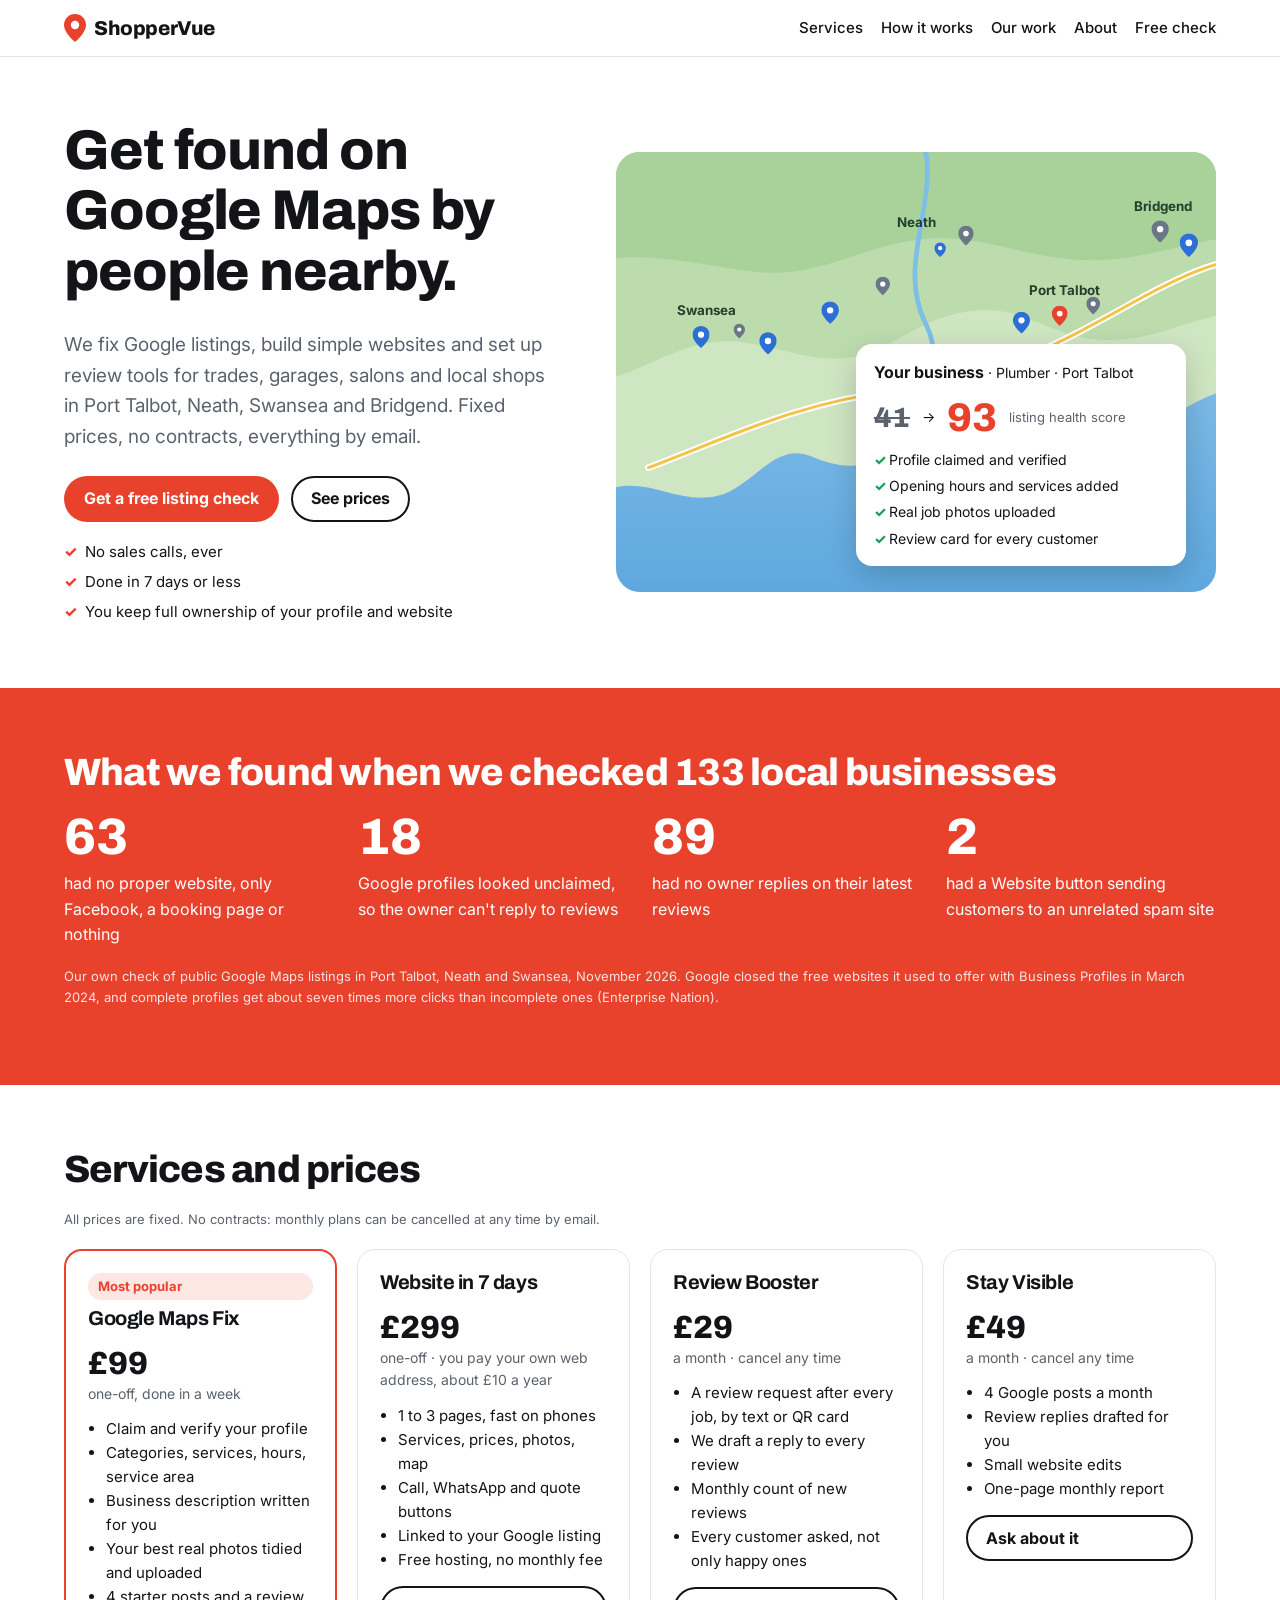
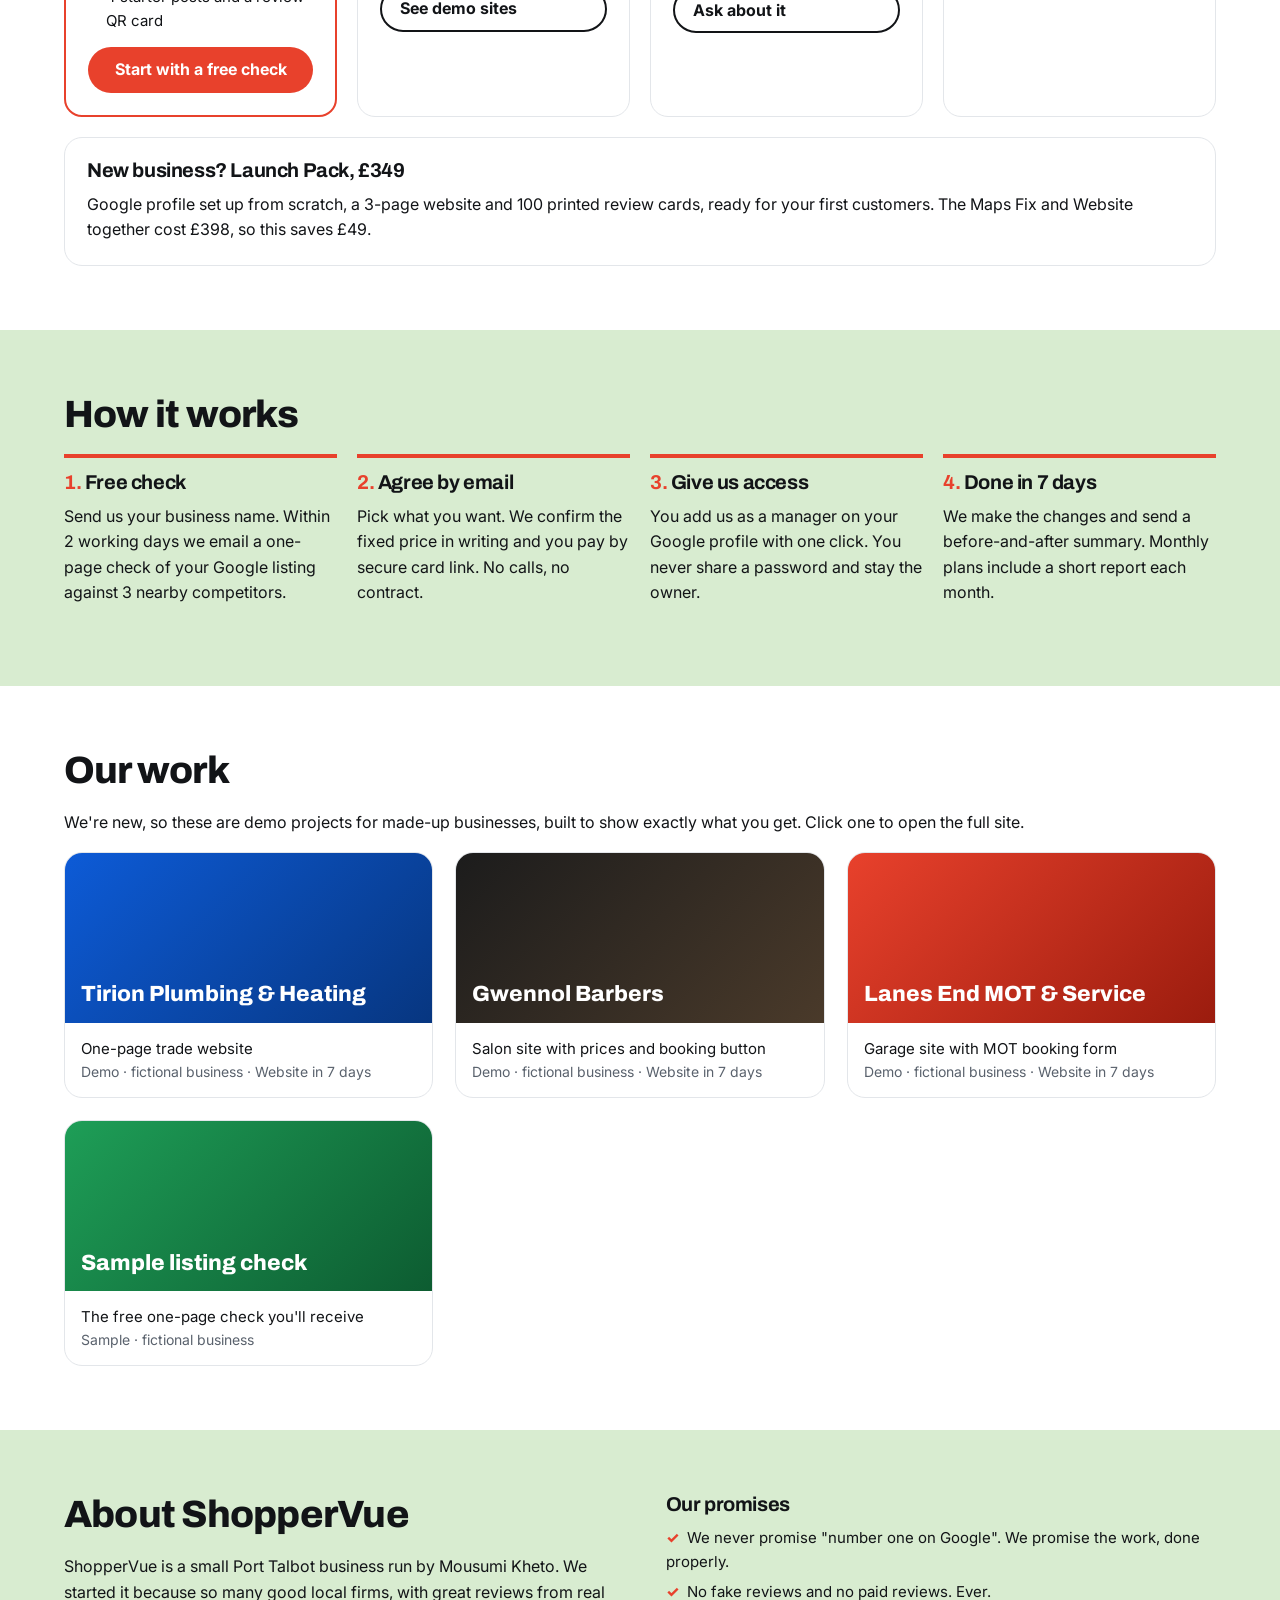
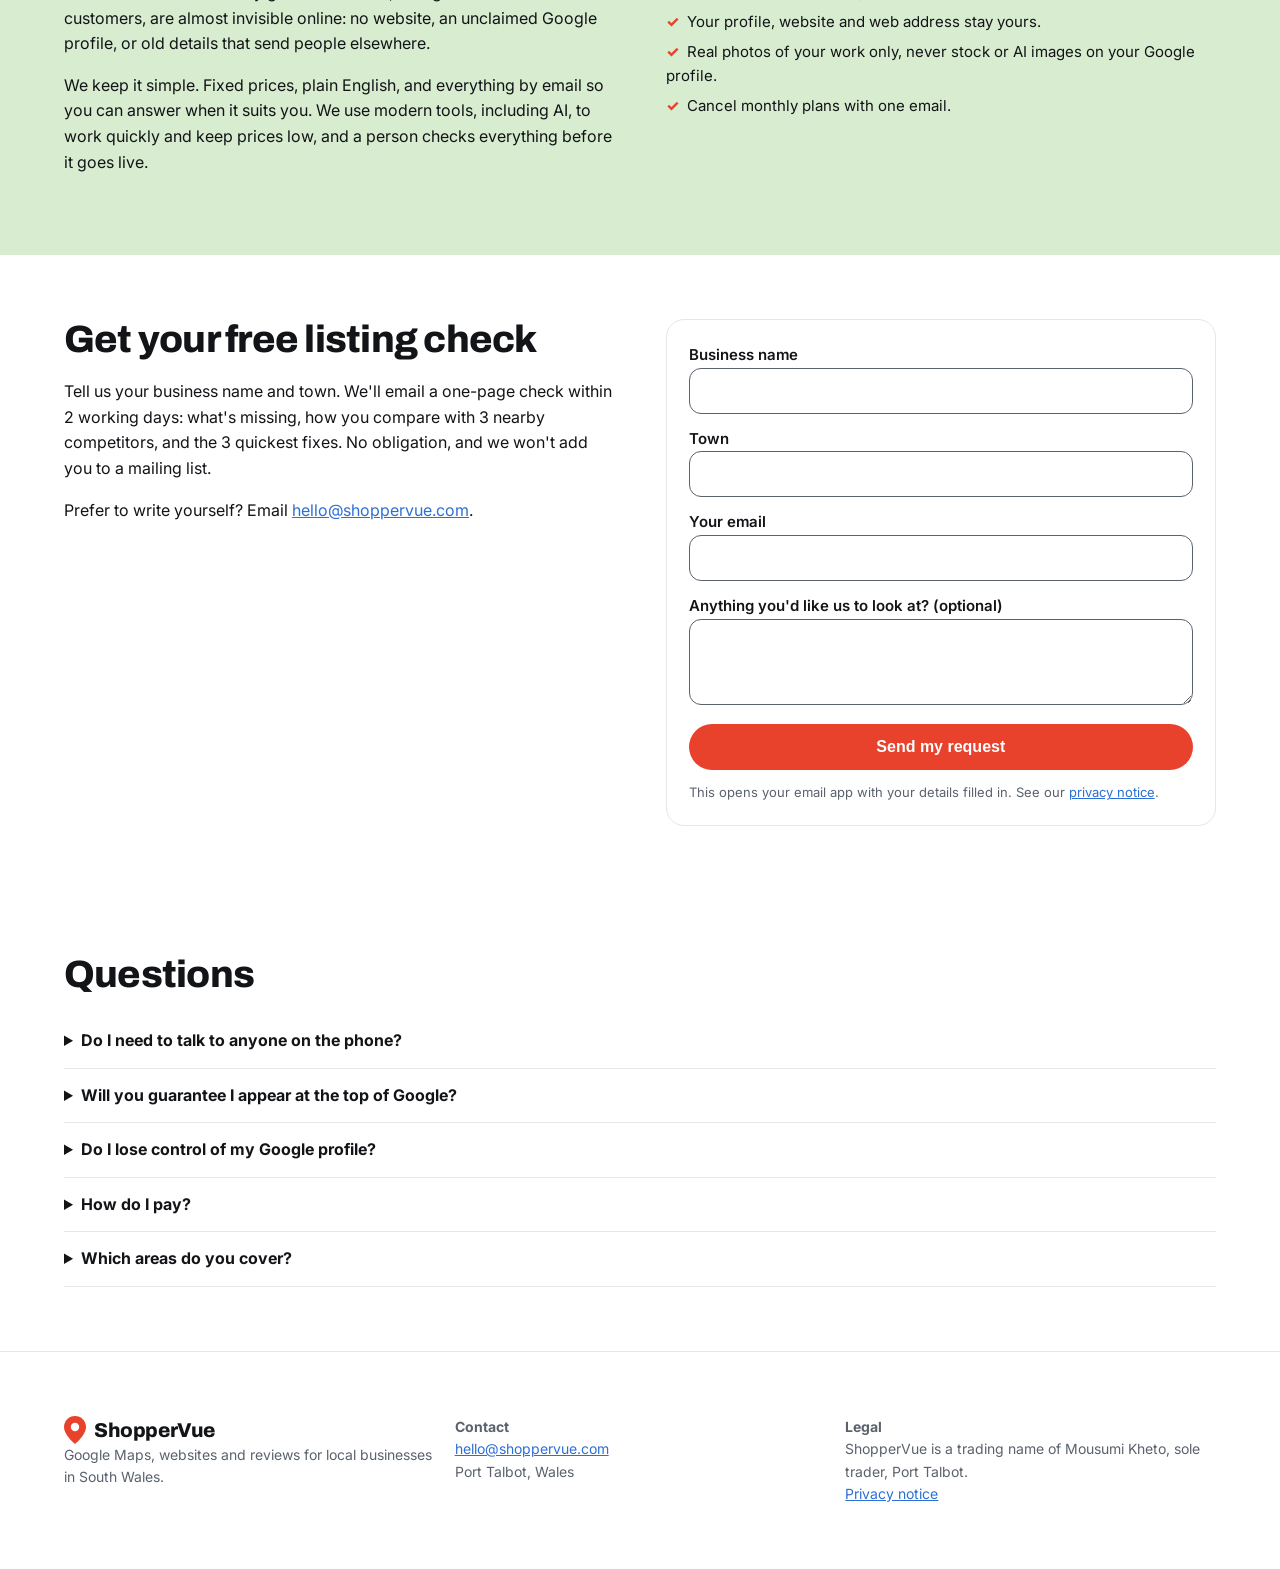
==== index.html @ 484b67f4 "ShopperVue website v1" ====
<!DOCTYPE html>
<html lang="en-GB">
<head>
<meta charset="utf-8">
<meta name="viewport" content="width=device-width, initial-scale=1">
<title>ShopperVue</title>
<meta name="description" content="ShopperVue helps trades, garages, salons and local shops in Port Talbot, Neath, Swansea and Bridgend get found on Google Maps. Fixed prices, no contracts, everything by email.">
<link rel="preconnect" href="https://fonts.googleapis.com"><link rel="preconnect" href="https://fonts.gstatic.com" crossorigin>
<link href="https://fonts.googleapis.com/css2?family=Archivo:wght@700;800&family=Inter:wght@400;500;600;700&display=swap" rel="stylesheet">
<link rel="stylesheet" href="site.css">
<script type="application/ld+json">{"@context":"https://schema.org","@type":"ProfessionalService","name":"ShopperVue","url":"https://shoppervue.com","email":"hello@shoppervue.com","areaServed":["Port Talbot","Neath","Swansea","Bridgend","Llanelli"],"description":"Google Maps profile set-up, small business websites and review tools for local businesses in South Wales."}</script>
</head>
<body>
<header class="nav">
  <a class="logo" href="#top"><svg viewBox="0 0 22 28" aria-hidden="true"><path d="M11 0C4.9 0 0 4.9 0 11c0 8 11 17 11 17s11-9 11-17C22 4.9 17.1 0 11 0z" fill="#e8412c"/><circle cx="11" cy="11" r="4.2" fill="#fff"/></svg>ShopperVue</a>
  <nav aria-label="Main"><a href="#services">Services</a><a href="#how">How it works</a><a href="#work">Our work</a><a href="#about">About</a><a href="#check">Free check</a></nav>
</header>

<main id="top">
<section class="band"><div class="wrap hero">
  <div>
    <h1>Get found on Google Maps by people nearby.</h1>
    <p class="lead">We fix Google listings, build simple websites and set up review tools for trades, garages, salons and local shops in Port Talbot, Neath, Swansea and Bridgend. Fixed prices, no contracts, everything by email.</p>
    <div class="cta"><a class="btn" href="#check">Get a free listing check</a><a class="ghost" href="#services">See prices</a></div>
    <ul class="ticks"><li>No sales calls, ever</li><li>Done in 7 days or less</li><li>You keep full ownership of your profile and website</li></ul>
  </div>
  <div class="fig" role="img" aria-label="Illustrated map of Swansea Bay with business pins and a Google listing card improving from 41 to 93">
    <svg id="map" viewBox="0 0 640 460" preserveAspectRatio="xMidYMid slice" aria-hidden="true">
      <defs>
        <linearGradient id="sea" x1="0" y1="0" x2="0" y2="1"><stop offset="0" stop-color="#9fd0f0"/><stop offset="1" stop-color="#5fa8df"/></linearGradient>
        <symbol id="pin" viewBox="0 0 22 28"><path d="M11 0C4.9 0 0 4.9 0 11c0 8 11 17 11 17s11-9 11-17C22 4.9 17.1 0 11 0z"/><circle cx="11" cy="11" r="4" fill="#fff"/></symbol>
      </defs>
      <rect width="640" height="460" fill="url(#sea)"/>
      <path d="M0 0H640V250C600 262 560 300 520 296C470 290 450 240 400 236C350 232 330 262 300 300C270 338 240 330 210 318C170 302 150 352 110 360C70 368 40 340 0 352Z" fill="#cfe6c3"/>
      <path d="M0 0H640V170C590 180 560 200 510 196C460 192 430 160 380 166C320 172 290 214 240 216C190 218 150 190 100 200C60 208 30 230 0 236Z" fill="#bcdcae"/>
      <path d="M0 0H640V90C580 100 540 118 480 112C420 106 380 84 320 92C260 100 220 130 160 126C110 122 50 104 0 112Z" fill="#a9d29a"/>
      <path d="M40 330C120 300 200 260 300 250C400 240 470 200 560 150C590 134 620 120 640 116" fill="none" stroke="#fff" stroke-width="7" stroke-linecap="round"/>
      <path d="M40 330C120 300 200 260 300 250C400 240 470 200 560 150C590 134 620 120 640 116" fill="none" stroke="#f3c34a" stroke-width="3" stroke-linecap="round"/>
      <path d="M330 0C340 60 300 120 330 180C350 220 330 240 300 300" fill="none" stroke="#7fbfe6" stroke-width="5" stroke-linecap="round"/>
      <g font-family="Inter,sans-serif" font-size="14" font-weight="700" fill="#24402c">
        <text x="438" y="150">Port Talbot</text><text x="300" y="78">Neath</text><text x="70" y="170">Swansea</text><text x="548" y="62">Bridgend</text>
      </g>
      <g id="pins"></g>
    </svg>
    <div class="listing">
      <b>Your business</b> · Plumber · Port Talbot
      <div class="score"><span class="from">41</span><span aria-hidden="true">→</span><span class="to">93</span><span class="note">listing health score</span></div>
      <ul><li>Profile claimed and verified</li><li>Opening hours and services added</li><li>Real job photos uploaded</li><li>Review card for every customer</li></ul>
    </div>
  </div>
</div></section>

<section class="band redband"><div class="wrap">
  <h2>What we found when we checked 133 local businesses</h2>
  <div class="stats">
    <div><b>63</b>had no proper website, only Facebook, a booking page or nothing</div>
    <div><b>18</b>Google profiles looked unclaimed, so the owner can't reply to reviews</div>
    <div><b>89</b>had no owner replies on their latest reviews</div>
    <div><b>2</b>had a Website button sending customers to an unrelated spam site</div>
  </div>
  <p class="src">Our own check of public Google Maps listings in Port Talbot, Neath and Swansea, November 2026. Google closed the free websites it used to offer with Business Profiles in March 2024, and complete profiles get about seven times more clicks than incomplete ones (Enterprise Nation).</p>
</div></section>

<section class="band" id="services"><div class="wrap">
  <h2>Services and prices</h2>
  <p class="note">All prices are fixed. No contracts: monthly plans can be cancelled at any time by email.</p>
  <div class="grid g4" style="margin-top:20px">
    <div class="card hot"><span class="tag">Most popular</span><h3>Google Maps Fix</h3><div class="price">£99</div><div class="per">one-off, done in a week</div>
      <ul><li>Claim and verify your profile</li><li>Categories, services, hours, service area</li><li>Business description written for you</li><li>Your best real photos tidied and uploaded</li><li>4 starter posts and a review QR card</li></ul><a class="btn" href="#check">Start with a free check</a></div>
    <div class="card"><h3>Website in 7 days</h3><div class="price">£299</div><div class="per">one-off · you pay your own web address, about £10 a year</div>
      <ul><li>1 to 3 pages, fast on phones</li><li>Services, prices, photos, map</li><li>Call, WhatsApp and quote buttons</li><li>Linked to your Google listing</li><li>Free hosting, no monthly fee</li></ul><a class="ghost" href="#work">See demo sites</a></div>
    <div class="card"><h3>Review Booster</h3><div class="price">£29</div><div class="per">a month · cancel any time</div>
      <ul><li>A review request after every job, by text or QR card</li><li>We draft a reply to every review</li><li>Monthly count of new reviews</li><li>Every customer asked, not only happy ones</li></ul><a class="ghost" href="#check">Ask about it</a></div>
    <div class="card"><h3>Stay Visible</h3><div class="price">£49</div><div class="per">a month · cancel any time</div>
      <ul><li>4 Google posts a month</li><li>Review replies drafted for you</li><li>Small website edits</li><li>One-page monthly report</li></ul><a class="ghost" href="#check">Ask about it</a></div>
  </div>
  <div class="card" style="margin-top:20px"><h3>New business? Launch Pack, £349</h3><p style="margin:0">Google profile set up from scratch, a 3-page website and 100 printed review cards, ready for your first customers. The Maps Fix and Website together cost £398, so this saves £49.</p></div>
</div></section>

<section class="band landband" id="how"><div class="wrap">
  <h2>How it works</h2>
  <div class="steps">
    <div><h3>Free check</h3><p>Send us your business name. Within 2 working days we email a one-page check of your Google listing against 3 nearby competitors.</p></div>
    <div><h3>Agree by email</h3><p>Pick what you want. We confirm the fixed price in writing and you pay by secure card link. No calls, no contract.</p></div>
    <div><h3>Give us access</h3><p>You add us as a manager on your Google profile with one click. You never share a password and stay the owner.</p></div>
    <div><h3>Done in 7 days</h3><p>We make the changes and send a before-and-after summary. Monthly plans include a short report each month.</p></div>
  </div>
</div></section>

<section class="band" id="work"><div class="wrap">
  <h2>Our work</h2>
  <p>We're new, so these are demo projects for made-up businesses, built to show exactly what you get. Click one to open the full site.</p>
  <div class="work">
    <a href="demo-plumber.html"><div class="thumb" style="background:linear-gradient(135deg,#0d5bd7,#073680)">Tirion Plumbing &amp; Heating</div><div class="meta">One-page trade website<span>Demo · fictional business · Website in 7 days</span></div></a>
    <a href="demo-barber.html"><div class="thumb" style="background:linear-gradient(135deg,#1c1c1c,#4a3a2a)">Gwennol Barbers</div><div class="meta">Salon site with prices and booking button<span>Demo · fictional business · Website in 7 days</span></div></a>
    <a href="demo-garage.html"><div class="thumb" style="background:linear-gradient(135deg,#e8412c,#9b1c0e)">Lanes End MOT &amp; Service</div><div class="meta">Garage site with MOT booking form<span>Demo · fictional business · Website in 7 days</span></div></a>
    <a href="demo-health-check.html"><div class="thumb" style="background:linear-gradient(135deg,#1e9e57,#0d5c31)">Sample listing check</div><div class="meta">The free one-page check you'll receive<span>Sample · fictional business</span></div></a>
  </div>
</div></section>

<section class="band landband" id="about"><div class="wrap split">
  <div>
    <h2>About ShopperVue</h2>
    <p>ShopperVue is a small Port Talbot business run by Mousumi Kheto. We started it because so many good local firms, with great reviews from real customers, are almost invisible online: no website, an unclaimed Google profile, or old details that send people elsewhere.</p>
    <p>We keep it simple. Fixed prices, plain English, and everything by email so you can answer when it suits you. We use modern tools, including AI, to work quickly and keep prices low, and a person checks everything before it goes live.</p>
  </div>
  <div>
    <h3>Our promises</h3>
    <ul class="ticks"><li>We never promise "number one on Google". We promise the work, done properly.</li><li>No fake reviews and no paid reviews. Ever.</li><li>Your profile, website and web address stay yours.</li><li>Real photos of your work only, never stock or AI images on your Google profile.</li><li>Cancel monthly plans with one email.</li></ul>
  </div>
</div></section>

<section class="band" id="check"><div class="wrap split">
  <div>
    <h2>Get your free listing check</h2>
    <p>Tell us your business name and town. We'll email a one-page check within 2 working days: what's missing, how you compare with 3 nearby competitors, and the 3 quickest fixes. No obligation, and we won't add you to a mailing list.</p>
    <p>Prefer to write yourself? Email <a href="mailto:hello@shoppervue.com">hello@shoppervue.com</a>.</p>
  </div>
  <form id="f" class="card">
    <div><label for="bn">Business name</label><input id="bn" required autocomplete="organization"></div>
    <div><label for="tw">Town</label><input id="tw" required></div>
    <div><label for="em">Your email</label><input id="em" type="email" required autocomplete="email"></div>
    <div><label for="ms">Anything you'd like us to look at? (optional)</label><textarea id="ms" rows="3"></textarea></div>
    <button class="btn" type="submit">Send my request</button>
    <p class="note" style="margin:0">This opens your email app with your details filled in. See our <a href="privacy.html">privacy notice</a>.</p>
  </form>
</div></section>

<section class="band"><div class="wrap">
  <h2>Questions</h2>
  <details><summary>Do I need to talk to anyone on the phone?</summary><p>No. Everything is done by email, at a time that suits you.</p></details>
  <details><summary>Will you guarantee I appear at the top of Google?</summary><p>No one honest can promise that. Google decides rankings. We make sure your listing is complete, accurate and active, which is what Google asks businesses to do.</p></details>
  <details><summary>Do I lose control of my Google profile?</summary><p>No. You add us as a manager and you can remove us at any time. You remain the owner.</p></details>
  <details><summary>How do I pay?</summary><p>By a secure card payment link after you've agreed the work by email. One-off jobs are paid on completion.</p></details>
  <details><summary>Which areas do you cover?</summary><p>Mainly Port Talbot, Neath, Swansea, Bridgend and Llanelli, but because everything is online we can help businesses anywhere in Wales.</p></details>
</div></section>
</main>

<footer class="band"><div class="wrap cols">
  <div><a class="logo" href="#top"><svg viewBox="0 0 22 28" aria-hidden="true"><path d="M11 0C4.9 0 0 4.9 0 11c0 8 11 17 11 17s11-9 11-17C22 4.9 17.1 0 11 0z" fill="#e8412c"/><circle cx="11" cy="11" r="4.2" fill="#fff"/></svg>ShopperVue</a><p>Google Maps, websites and reviews for local businesses in South Wales.</p></div>
  <div><b>Contact</b><br><a href="mailto:hello@shoppervue.com">hello@shoppervue.com</a><br>Port Talbot, Wales</div>
  <div><b>Legal</b><br>ShopperVue is a trading name of Mousumi Kheto, sole trader, Port Talbot.<br><a href="privacy.html">Privacy notice</a></div>
</div></footer>

<script>
{
  const g=document.getElementById('pins');
  let s=20261123;const r=()=> (s=s*16807%2147483647)/2147483647;
  const spots=[[470,182],[505,170],[430,190],[345,110],[372,98],[95,205],[135,195],[165,212],[575,95],[605,110],[230,180],[285,150]];
  g.innerHTML=spots.map(([x,y],i)=>{const k=12+r()*8;const c=i===0?'#e8412c':(r()>.5?'#2c6fd6':'#6b7785');return `<use href="#pin" x="${x-k/2}" y="${y-k*1.3}" width="${k}" height="${k*1.3}" fill="${c}"/>`}).join('');
  document.getElementById('f').addEventListener('submit',e=>{
    e.preventDefault();
    const v=id=>document.getElementById(id).value.trim();
    const body=`Business name: ${v('bn')}\nTown: ${v('tw')}\nMy email: ${v('em')}\n\n${v('ms')}`;
    location.href='mailto:hello@shoppervue.com?subject='+encodeURIComponent('Free listing check: '+v('bn'))+'&body='+encodeURIComponent(body);
  });
}
</script>
</body>
</html>
---- site.css ----
/* VOICE everyday business, friendly and plain
   IDEA a Google Maps listing card being fixed, pinned on the Swansea Bay map
   PICTURE illustrated bay map with stamped pins and a before/after listing card on top
   COLOUR white ground, ink #121417, pin red #e8412c dominant, sea blue #2c6fd6 support, land green #d8ecd0
   TYPE Archivo 800 display + Inter text
   LAYOUT laptop: title column left, map picture right over a red band; phone: title, map, buttons */
:root{color-scheme:light dark;--bg:light-dark(#ffffff,#111418);--ink:light-dark(#121417,#eef1f4);--soft:light-dark(#5a626d,#a9b2bd);--line:light-dark(#e3e6ea,#2a3038);--red:#e8412c;--red2:light-dark(#fde7e3,#3a1d18);--blue:light-dark(#2c6fd6,#7fb0ff);--land:light-dark(#d8ecd0,#22352a);--sea:light-dark(#bfe0f7,#16324d);--card:light-dark(#ffffff,#1a1f26)}
:root[data-theme=light]{color-scheme:light}
:root[data-theme=dark]{color-scheme:dark}
*{box-sizing:border-box;min-width:0}
html{scroll-behavior:smooth}
body{margin:0;background:var(--bg);color:var(--ink);font:16px/1.6 Inter,system-ui,-apple-system,Segoe UI,Roboto,sans-serif;overflow-x:clip}
img{max-width:100%}
a{color:var(--blue)}
h1,h2,h3{font-family:Archivo,Inter,system-ui,sans-serif;line-height:1.08;letter-spacing:-.02em;margin:0 0 .5em}
h1{font-size:clamp(34px,5vw,56px);font-weight:800}
h2{font-size:clamp(26px,3.2vw,38px);font-weight:800}
h3{font-size:20px;font-weight:700}
p{margin:0 0 1em}
.wrap{max-width:1240px;margin:0 auto}
.band{padding-block:clamp(36px,5vw,72px);padding-left:max(5vw,16px);padding-right:max(5vw,16px)}
.nav{display:flex;flex-wrap:wrap;align-items:center;gap:8px 22px;padding:14px max(5vw,16px);border-bottom:1px solid var(--line);position:sticky;top:0;background:color-mix(in srgb,var(--bg) 92%,transparent);backdrop-filter:blur(8px);z-index:5}
.logo{display:flex;align-items:center;gap:8px;font:800 20px Archivo,Inter,sans-serif;color:var(--ink);text-decoration:none;letter-spacing:-.02em}
.logo svg{width:22px;height:28px}
.nav nav{display:flex;flex-wrap:wrap;gap:4px 18px;margin-left:auto}
.nav nav a{color:var(--ink);text-decoration:none;font-weight:500;font-size:15px}
.nav nav a:hover{color:var(--red)}
.btn{display:inline-flex;align-items:center;justify-content:center;min-height:46px;padding:0 20px;border-radius:999px;background:var(--red);color:#fff;font-weight:700;text-decoration:none;border:0;font-size:16px;cursor:pointer}
.btn:hover{filter:brightness(1.08)}
.btn:focus-visible,.ghost:focus-visible,input:focus-visible,textarea:focus-visible{outline:3px solid var(--blue);outline-offset:2px}
.ghost{display:inline-flex;align-items:center;min-height:46px;padding:0 18px;border-radius:999px;border:2px solid var(--ink);color:var(--ink);font-weight:700;text-decoration:none}
.hero{display:grid;grid-template-columns:minmax(0,5fr) minmax(0,6fr);gap:clamp(20px,4vw,56px);align-items:center}
.hero p.lead{font-size:19px;color:var(--soft);max-width:34em}
.cta{display:flex;flex-wrap:wrap;gap:12px;margin:24px 0 18px}
.ticks{list-style:none;padding:0;margin:0;display:grid;gap:6px;font-size:15px}
.ticks li::before{content:"✓";color:var(--red);font-weight:800;margin-right:8px}
.fig{position:relative;min-height:440px;border-radius:24px;overflow:hidden;background:var(--sea)}
.fig>svg{position:absolute;inset:0;width:100%;height:100%}
.listing{position:absolute;right:5%;bottom:6%;width:min(330px,78%);background:var(--card);border-radius:16px;box-shadow:0 10px 30px rgba(0,0,0,.18);padding:16px 18px;font-size:14px}
.listing b{font-size:16px}
.score{display:flex;align-items:center;gap:12px;margin:10px 0}
.score .from{font:800 28px Archivo,sans-serif;color:var(--soft);text-decoration:line-through}
.score .to{font:800 40px Archivo,sans-serif;color:var(--red)}
.listing ul{list-style:none;padding:0;margin:0;display:grid;gap:4px}
.listing li::before{content:"✓ ";color:#1e9e57;font-weight:800}
.redband{background:var(--red);color:#fff}
.redband a{color:#fff}
.stats{display:grid;grid-template-columns:repeat(auto-fit,minmax(14em,1fr));gap:24px}
.stats b{display:block;font:800 clamp(36px,4vw,52px)/1 Archivo,sans-serif;margin-bottom:8px}
.src{font-size:13px;opacity:.85;margin-top:18px}
.grid{display:grid;gap:20px}
.g4{grid-template-columns:repeat(auto-fit,minmax(15em,1fr))}
.g3{grid-template-columns:repeat(auto-fit,minmax(17em,1fr))}
.card{border:1px solid var(--line);border-radius:18px;padding:22px;background:var(--card);display:flex;flex-direction:column}
.card .price{font:800 32px Archivo,sans-serif;margin:6px 0 2px;white-space:nowrap}
.card .per{color:var(--soft);font-size:14px;margin-bottom:12px}
.card ul{padding-left:18px;margin:0 0 14px;font-size:15px}
.card.hot{border:2px solid var(--red)}
.tag{display:inline-block;background:var(--red2);color:var(--red);font-weight:700;font-size:13px;padding:3px 10px;border-radius:999px;margin-bottom:8px}
.steps{display:grid;grid-template-columns:repeat(auto-fit,minmax(13em,1fr));gap:20px;counter-reset:s}
.steps div{border-top:4px solid var(--red);padding-top:14px}
.steps div h3::before{counter-increment:s;content:counter(s) ". ";color:var(--red)}
.work{display:grid;grid-template-columns:repeat(auto-fit,minmax(17em,1fr));gap:22px}
.work a{display:block;text-decoration:none;color:var(--ink);border:1px solid var(--line);border-radius:18px;overflow:hidden;background:var(--card)}
.work a:hover{border-color:var(--red)}
.thumb{height:170px;display:flex;align-items:flex-end;padding:16px;color:#fff;font:800 22px Archivo,sans-serif;line-height:1.1}
.work .meta{padding:14px 16px;font-size:15px}
.work .meta span{color:var(--soft);font-size:14px;display:block}
.landband{background:var(--land)}
.split{display:grid;grid-template-columns:minmax(0,1fr) minmax(0,1fr);gap:clamp(20px,4vw,56px);align-items:start}
form{display:grid;gap:12px}
label{font-weight:600;font-size:15px}
input,textarea{width:100%;font:16px Inter,sans-serif;padding:12px 14px;border:1px solid var(--soft);border-radius:12px;background:var(--bg);color:var(--ink)}
details{border-bottom:1px solid var(--line);padding:14px 0}
summary{font-weight:700;cursor:pointer}
details p{margin:10px 0 0;color:var(--soft)}
footer{border-top:1px solid var(--line);font-size:14px;color:var(--soft)}
footer .cols{display:grid;grid-template-columns:repeat(auto-fit,minmax(14em,1fr));gap:20px}
.note{font-size:13px;color:var(--soft)}
@media(max-width:860px){.hero,.split{grid-template-columns:minmax(0,1fr)}.fig{min-height:360px}}
@media(max-width:600px){.nav nav{width:100%;margin-left:0}.listing{right:4%;left:4%;width:auto}}
@media(prefers-reduced-motion:reduce){html{scroll-behavior:auto}}
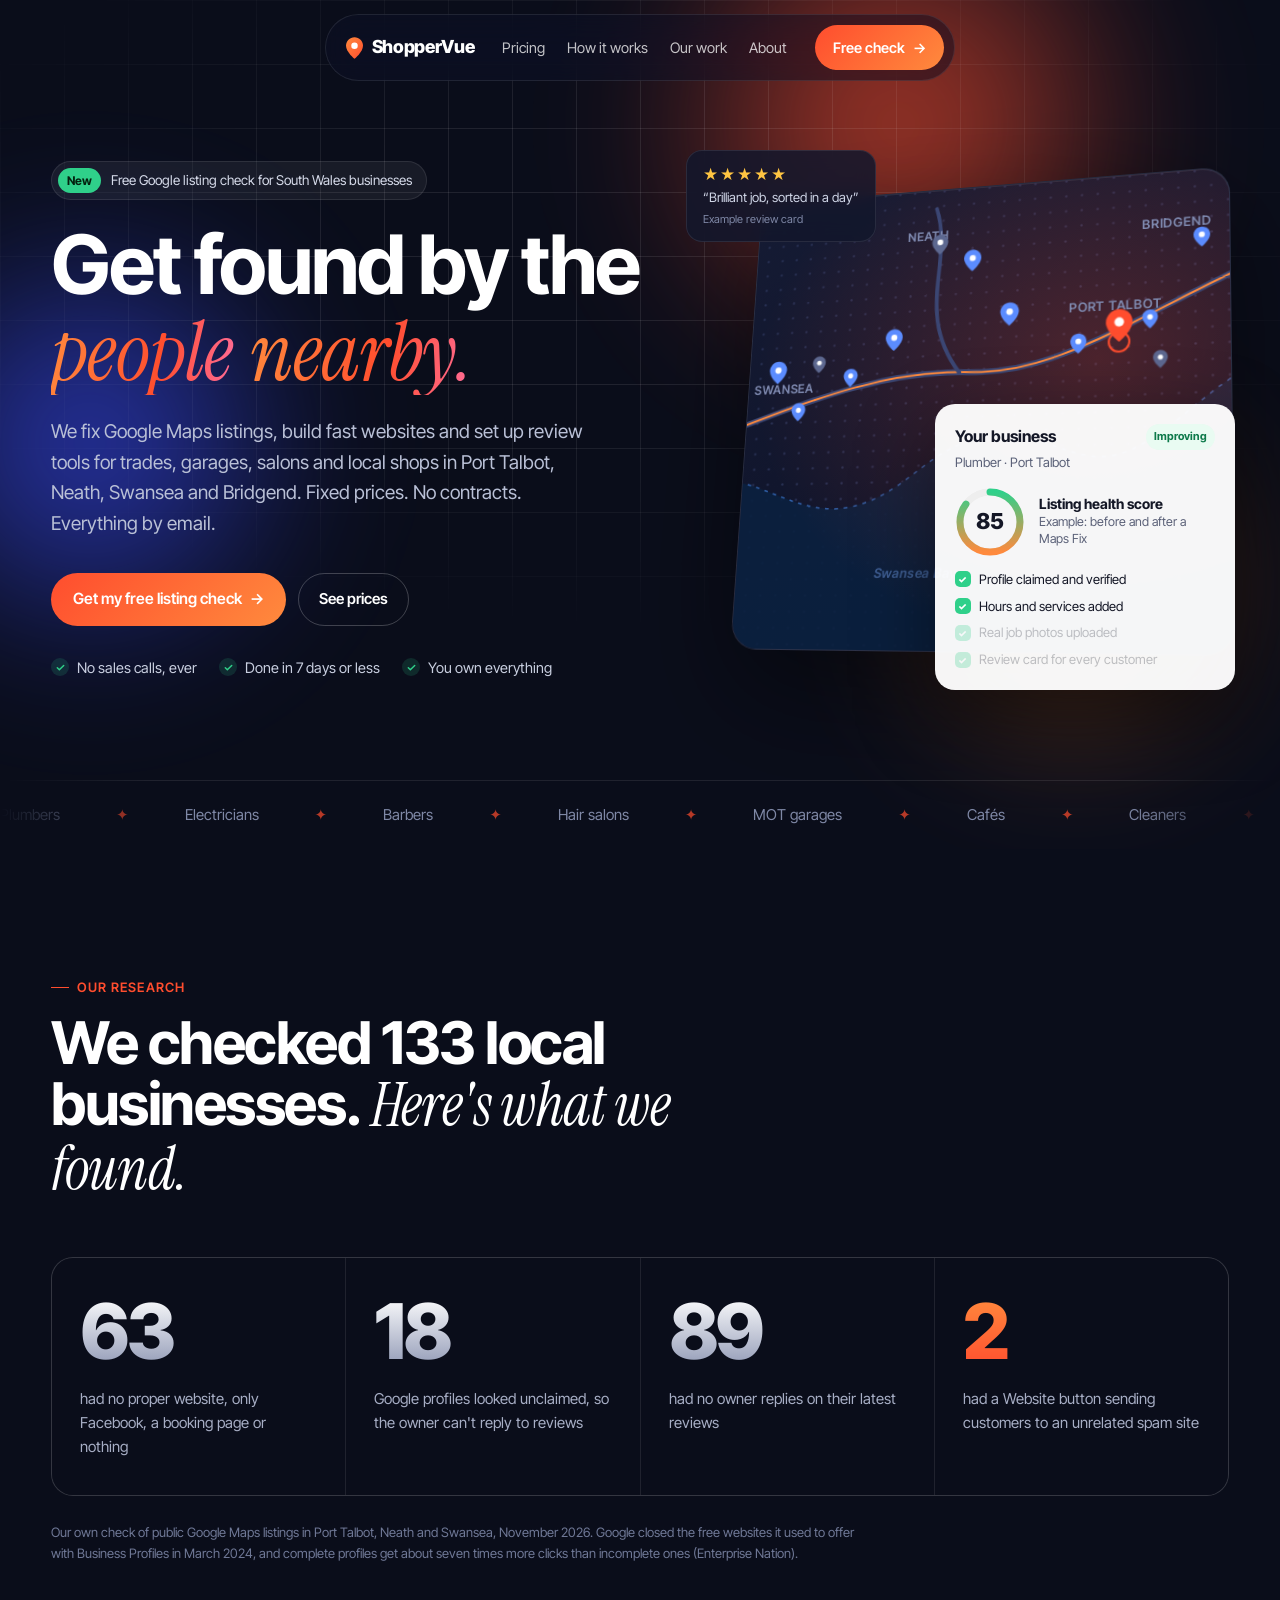
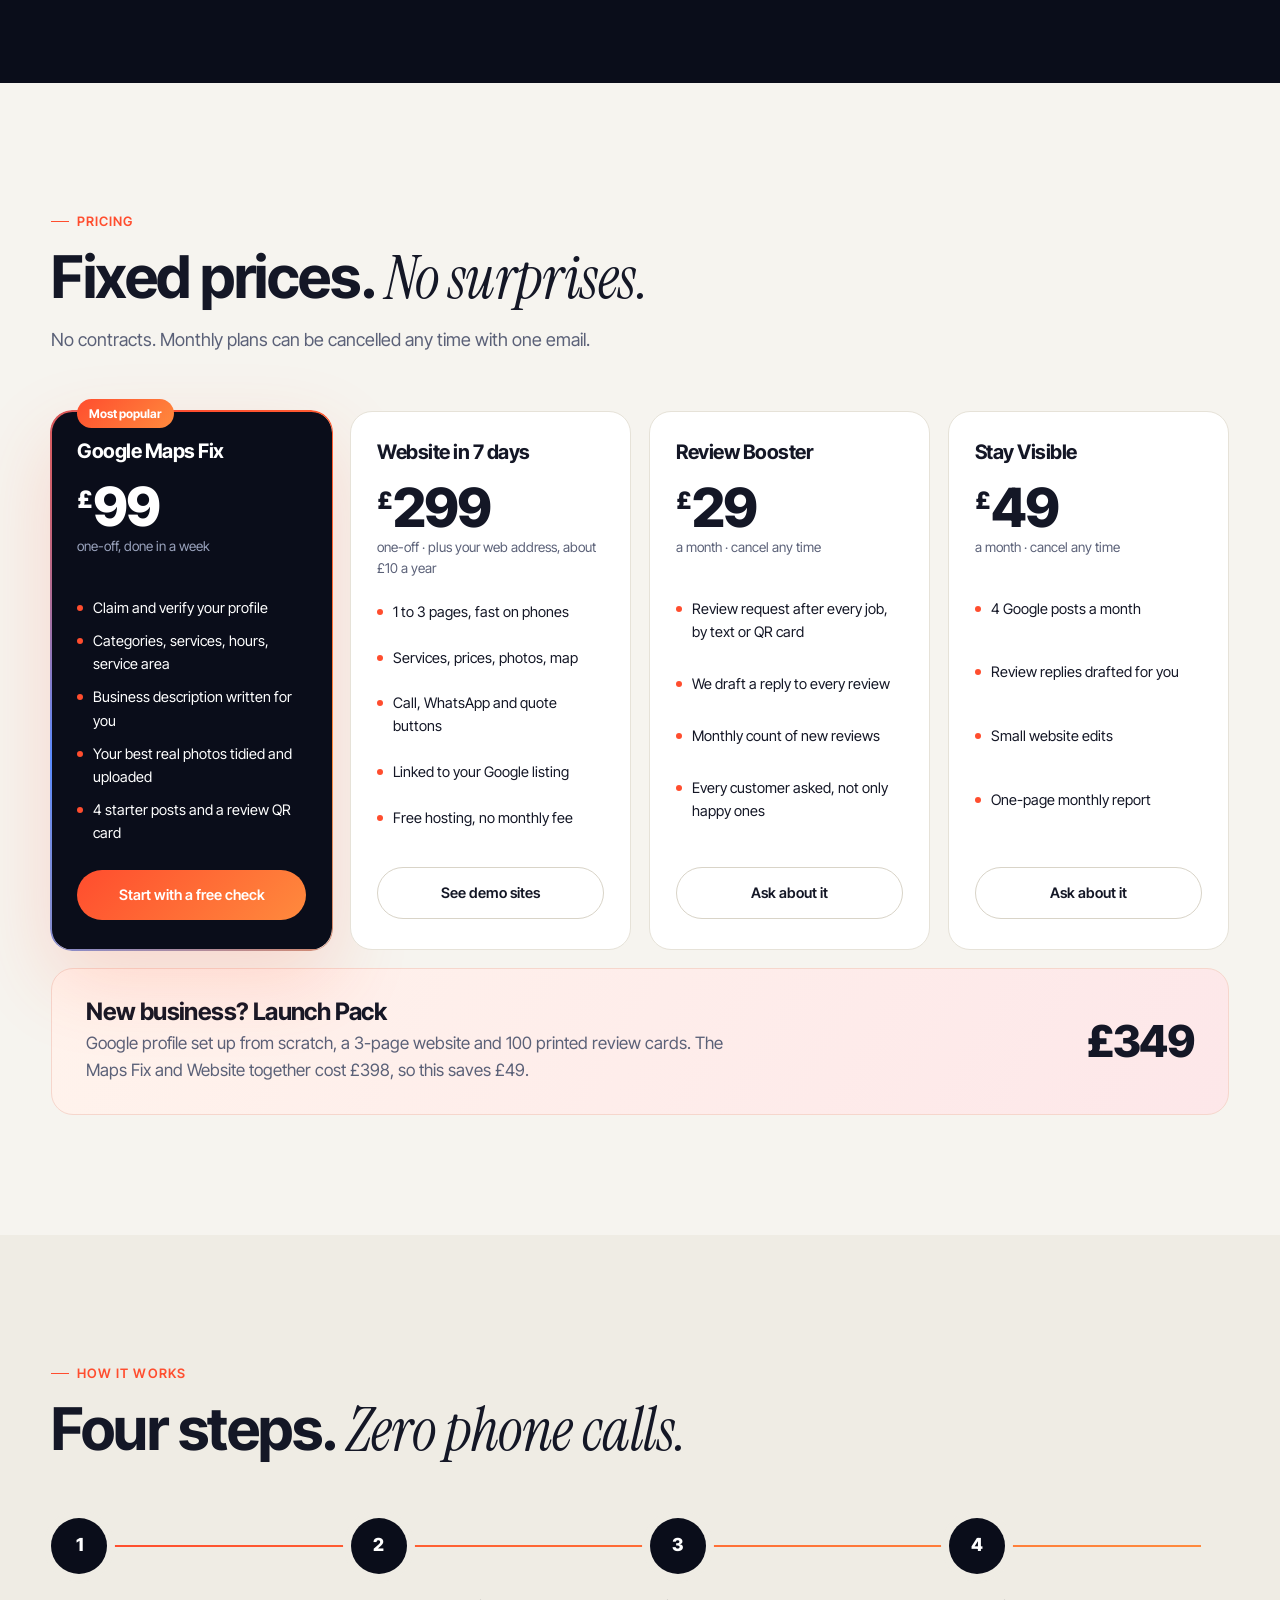
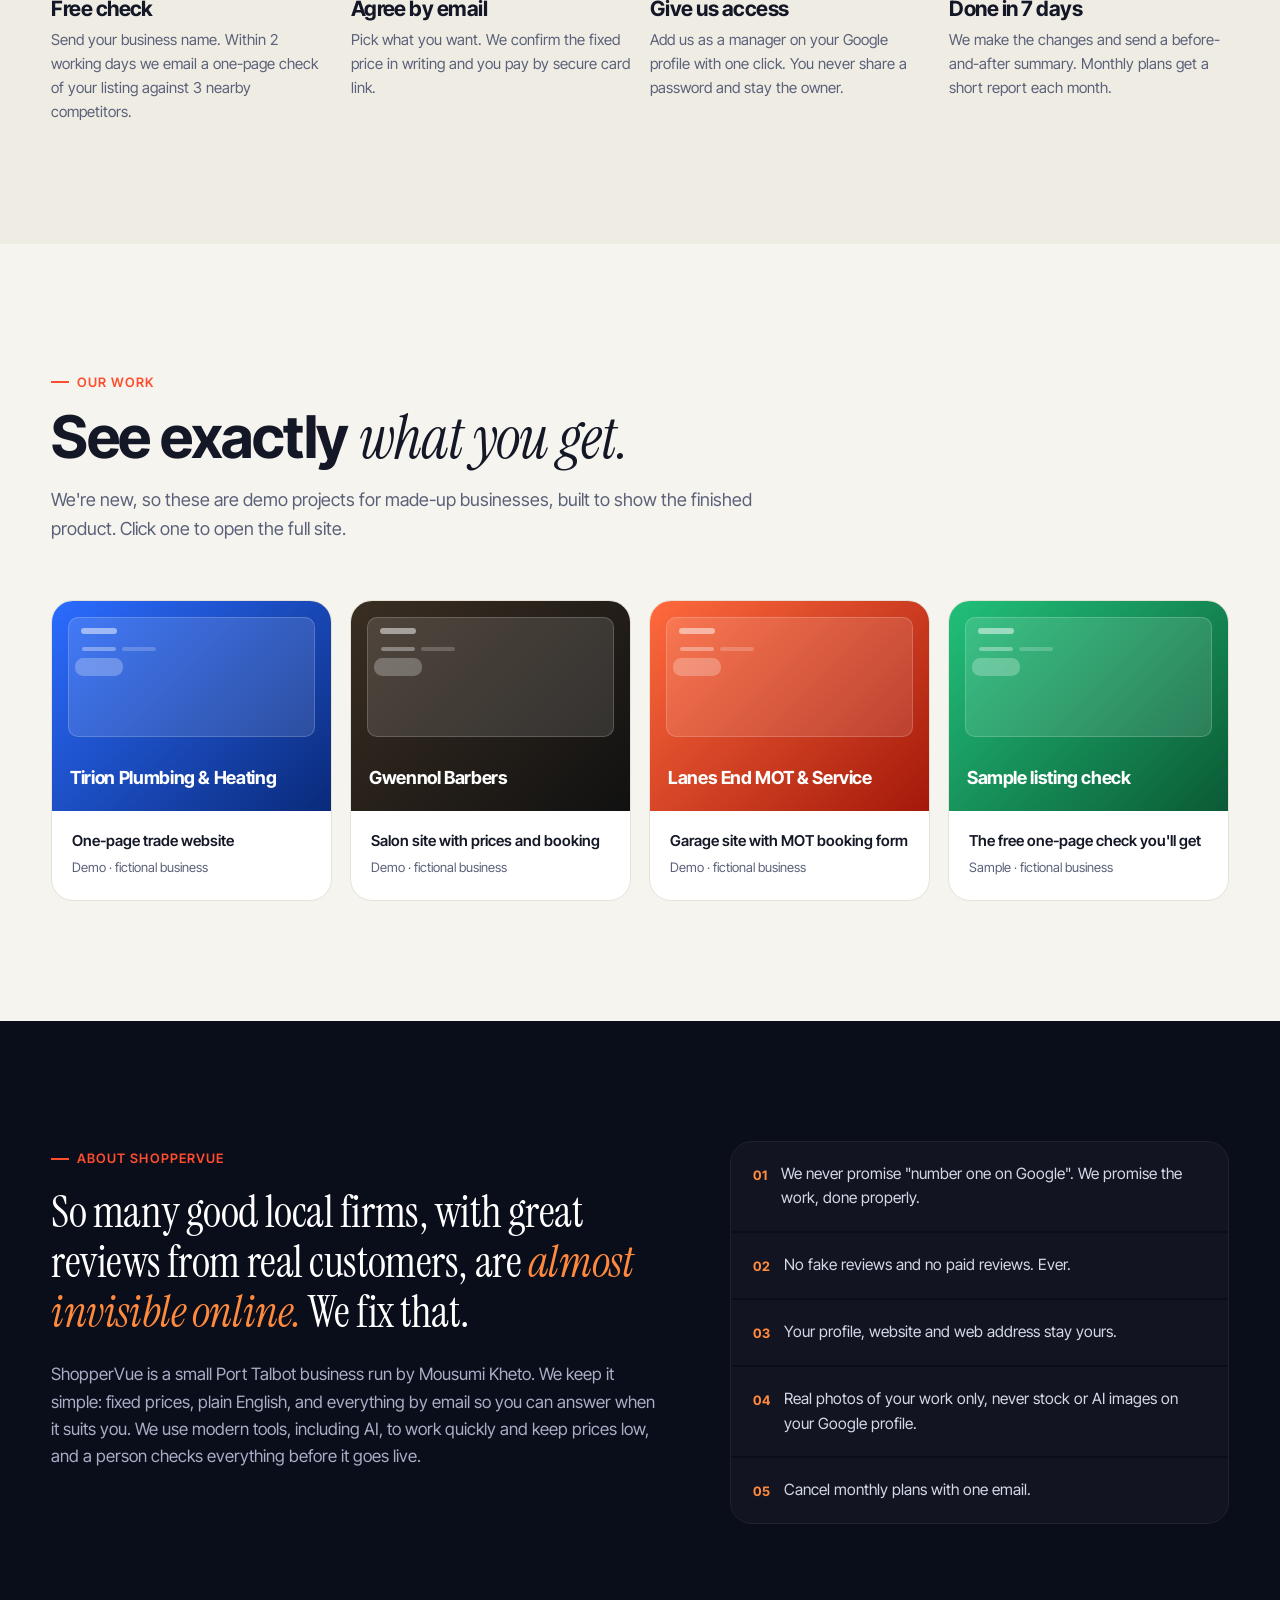
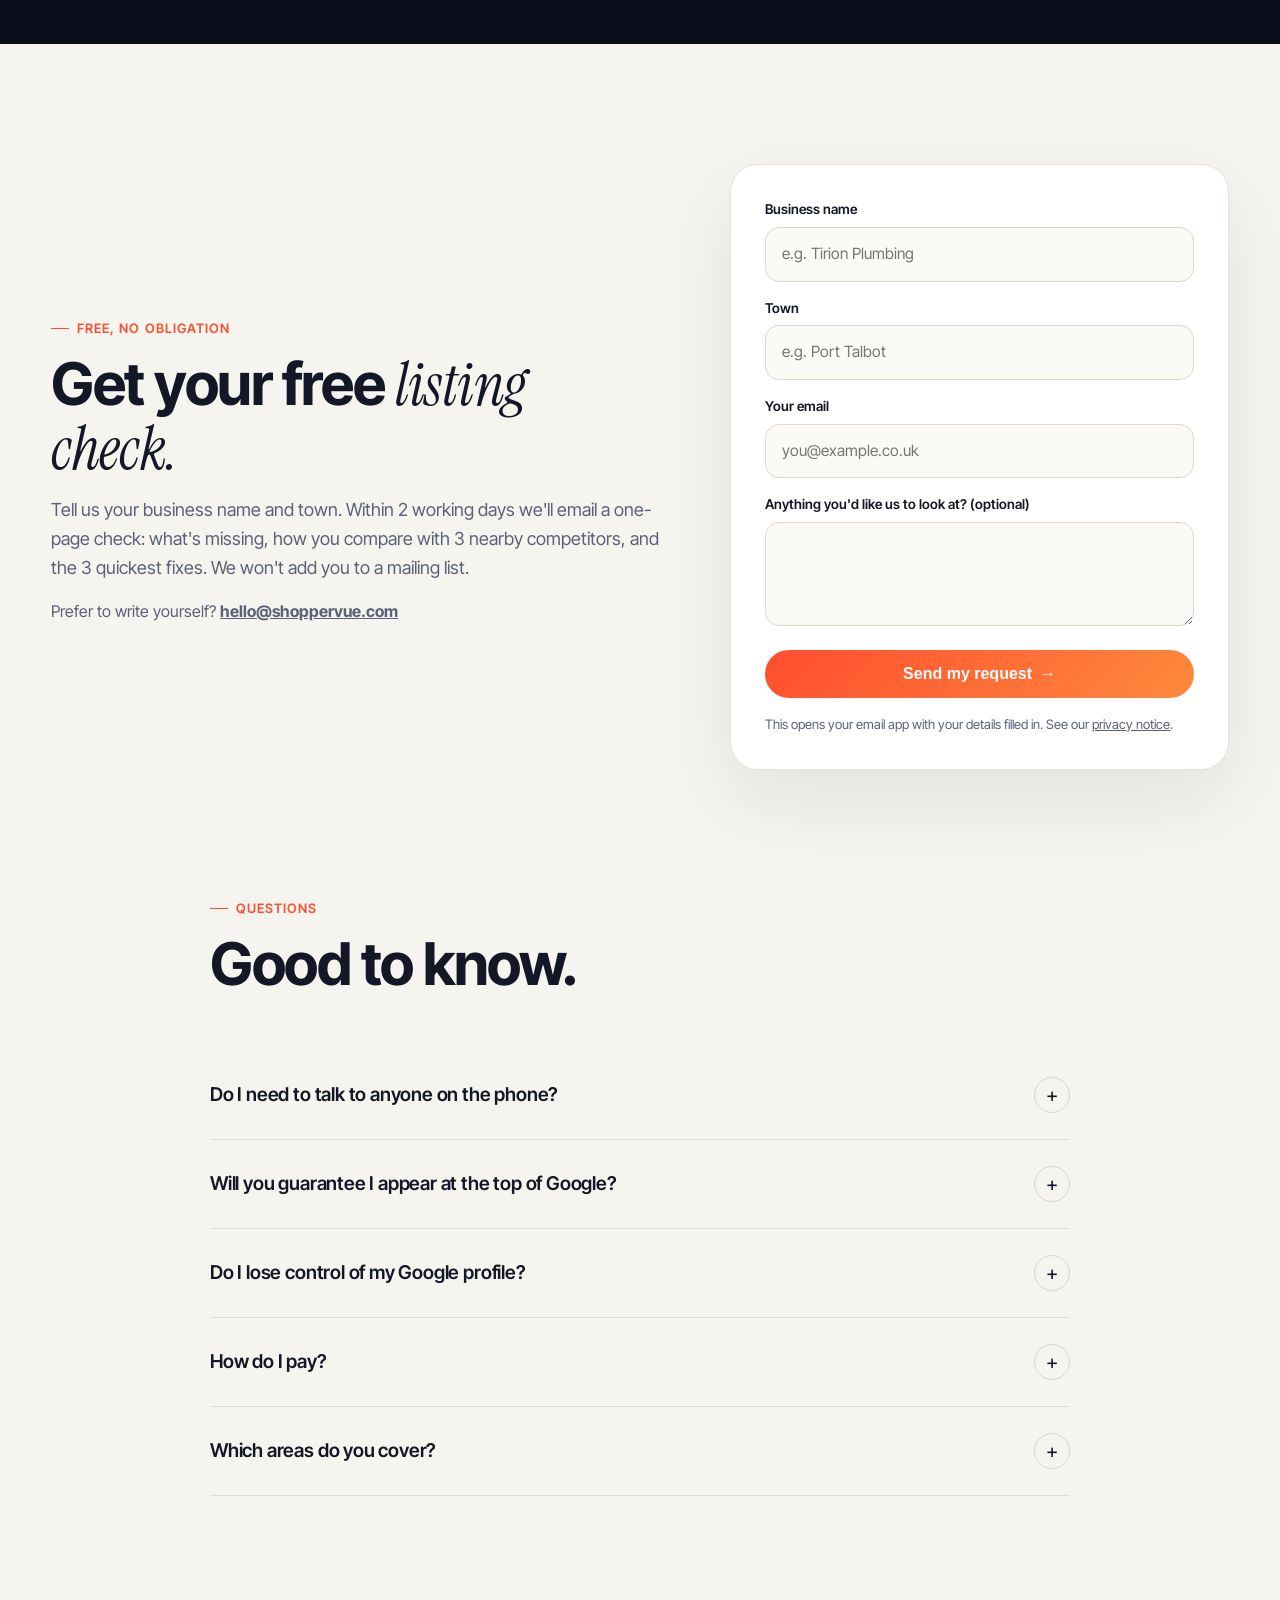
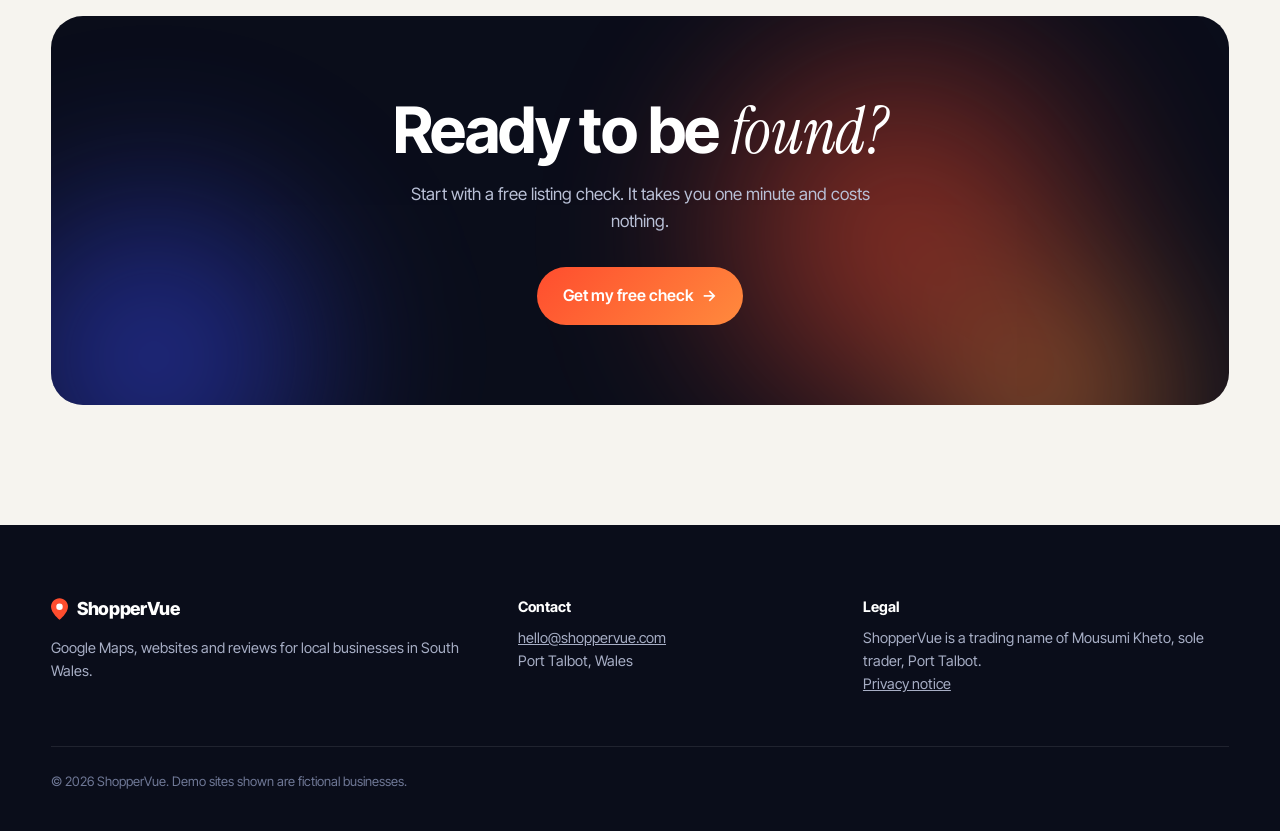
==== commit 367e363e: "Premium animated homepage redesign Co-Authored-By: Claude Opus 5.5 <noreply@anthropic.com> Claude-Se" ====
--- a/index.html
+++ b/index.html
@@ -3,158 +3,468 @@
 <head>
 <meta charset="utf-8">
 <meta name="viewport" content="width=device-width, initial-scale=1">
-<title>ShopperVue</title>
+<title>ShopperVue · Get found on Google Maps</title>
 <meta name="description" content="ShopperVue helps trades, garages, salons and local shops in Port Talbot, Neath, Swansea and Bridgend get found on Google Maps. Fixed prices, no contracts, everything by email.">
+<meta name="theme-color" content="#0a0d1a">
 <link rel="preconnect" href="https://fonts.googleapis.com"><link rel="preconnect" href="https://fonts.gstatic.com" crossorigin>
-<link href="https://fonts.googleapis.com/css2?family=Archivo:wght@700;800&family=Inter:wght@400;500;600;700&display=swap" rel="stylesheet">
-<link rel="stylesheet" href="site.css">
-<script type="application/ld+json">{"@context":"https://schema.org","@type":"ProfessionalService","name":"ShopperVue","url":"https://shoppervue.com","email":"hello@shoppervue.com","areaServed":["Port Talbot","Neath","Swansea","Bridgend","Llanelli"],"description":"Google Maps profile set-up, small business websites and review tools for local businesses in South Wales."}</script>
+<link href="https://fonts.googleapis.com/css2?family=Instrument+Serif:ital@0;1&family=Inter+Tight:wght@400;500;600;700;800&display=swap" rel="stylesheet">
+<script type="application/ld+json">{"@context":"https://schema.org","@type":"ProfessionalService","name":"ShopperVue","url":"https://www.shoppervue.com","email":"hello@shoppervue.com","areaServed":["Port Talbot","Neath","Swansea","Bridgend","Llanelli"],"description":"Google Maps profile set-up, small business websites and review tools for local businesses in South Wales."}</script>
+<style>
+:root{
+  --ink:#0a0d1a; --ink2:#11162a; --line:rgba(255,255,255,.09); --mute:#9aa3bd;
+  --paper:#f6f4ef; --text:#141726; --soft:#5b6178;
+  --red:#ff4d2e; --red2:#ff8a3d; --blue:#5b8cff; --green:#2fd08a;
+  --r:22px; --ease:cubic-bezier(.2,.8,.2,1);
+  --serif:"Instrument Serif",Georgia,serif; --sans:"Inter Tight",system-ui,-apple-system,Segoe UI,sans-serif;
+}
+*{box-sizing:border-box;margin:0}
+html{scroll-behavior:smooth}
+body{font:400 17px/1.6 var(--sans);color:var(--text);background:var(--paper);-webkit-font-smoothing:antialiased;overflow-x:hidden}
+a{color:inherit}
+img,svg{display:block}
+.wrap{width:min(1180px,92vw);margin:0 auto}
+h1,h2,h3{font-weight:700;letter-spacing:-.025em;line-height:1.05}
+em.s{font-family:var(--serif);font-style:italic;font-weight:400;letter-spacing:-.01em}
+.eyebrow{display:inline-flex;align-items:center;gap:8px;font-size:13px;font-weight:600;letter-spacing:.08em;text-transform:uppercase;color:var(--red)}
+.eyebrow::before{content:"";width:18px;height:1.5px;background:currentColor}
+
+/* nav */
+.nav{position:fixed;inset:14px 0 auto;z-index:50;display:flex;justify-content:center;pointer-events:none}
+.nav-in{pointer-events:auto;display:flex;align-items:center;gap:28px;padding:10px 10px 10px 20px;border-radius:999px;background:rgba(14,18,36,.55);backdrop-filter:blur(16px) saturate(1.4);-webkit-backdrop-filter:blur(16px) saturate(1.4);border:1px solid var(--line);color:#fff;transition:background .4s var(--ease),box-shadow .4s}
+.nav.solid .nav-in{background:rgba(14,18,36,.86);box-shadow:0 10px 40px rgba(0,0,0,.25)}
+.logo{display:flex;align-items:center;gap:9px;font-weight:800;font-size:18px;text-decoration:none;letter-spacing:-.02em}
+.logo svg{width:17px;height:22px}
+.nav nav{display:flex;gap:22px;font-size:14.5px}
+.nav nav a{text-decoration:none;opacity:.75;transition:opacity .2s}
+.nav nav a:hover{opacity:1}
+.pill{display:inline-flex;align-items:center;gap:8px;padding:11px 18px;border-radius:999px;background:#fff;color:var(--ink);font-weight:600;font-size:14.5px;text-decoration:none;border:0;cursor:pointer;transition:transform .3s var(--ease),box-shadow .3s}
+.pill:hover{transform:translateY(-2px);box-shadow:0 10px 30px rgba(255,77,46,.35)}
+.pill.red{background:linear-gradient(135deg,var(--red),var(--red2));color:#fff}
+.pill .ar{transition:transform .3s var(--ease)}
+.pill:hover .ar{transform:translateX(4px)}
+.ghost{display:inline-flex;align-items:center;gap:8px;padding:13px 20px;border-radius:999px;border:1px solid rgba(255,255,255,.22);color:#fff;text-decoration:none;font-weight:600;font-size:15px;transition:background .3s}
+.ghost:hover{background:rgba(255,255,255,.08)}
+
+/* hero */
+.hero{position:relative;background:var(--ink);color:#fff;padding:150px 0 0;overflow:hidden;isolation:isolate}
+.mesh{position:absolute;inset:-20%;z-index:-2;filter:blur(70px);opacity:.75}
+.mesh i{position:absolute;border-radius:50%;animation:drift 18s ease-in-out infinite alternate}
+.mesh i:nth-child(1){width:46vw;height:46vw;left:48%;top:0;background:radial-gradient(circle,#ff4d2e 0,transparent 65%)}
+.mesh i:nth-child(2){width:40vw;height:40vw;left:5%;top:30%;background:radial-gradient(circle,#3a4cff 0,transparent 65%);animation-duration:22s}
+.mesh i:nth-child(3){width:34vw;height:34vw;left:62%;top:45%;background:radial-gradient(circle,#ff8a3d 0,transparent 60%);animation-duration:26s}
+@keyframes drift{to{transform:translate(-8%,6%) scale(1.15)}}
+.grid-bg{position:absolute;inset:0;z-index:-1;background-image:linear-gradient(var(--line) 1px,transparent 1px),linear-gradient(90deg,var(--line) 1px,transparent 1px);background-size:64px 64px;mask-image:radial-gradient(ellipse 80% 60% at 50% 30%,#000 30%,transparent 75%)}
+.hero-in{display:grid;grid-template-columns:1.05fr .95fr;gap:56px;align-items:center}
+.badge{display:inline-flex;align-items:center;gap:10px;padding:6px 14px 6px 6px;border-radius:999px;background:rgba(255,255,255,.06);border:1px solid var(--line);font-size:13.5px;color:#d6dbea}
+.badge b{background:var(--green);color:#04210f;border-radius:999px;padding:3px 9px;font-size:12px}
+.hero h1{font-size:clamp(44px,6.4vw,84px);margin:22px 0 22px}
+.hero h1 em.s,.hero h1 em.s span{background:linear-gradient(100deg,#ff8a3d,#ff4d2e 60%,#ff6fa0);-webkit-background-clip:text;background-clip:text;color:transparent;padding-right:.06em}
+.hero .lead{font-size:19px;color:#b9c0d6;max-width:540px}
+.cta{display:flex;flex-wrap:wrap;gap:12px;margin:34px 0 30px}
+.cta .pill{padding:14px 22px;font-size:15.5px}
+.ticks{list-style:none;padding:0;display:flex;flex-wrap:wrap;gap:10px 22px;font-size:14.5px;color:#c9cfe0}
+.ticks li{display:flex;align-items:center;gap:8px}
+.ticks li::before{content:"";width:18px;height:18px;border-radius:50%;background:rgba(47,208,138,.15) url("data:image/svg+xml,%3Csvg xmlns='http://www.w3.org/2000/svg' viewBox='0 0 24 24' fill='none' stroke='%232fd08a' stroke-width='3.2' stroke-linecap='round' stroke-linejoin='round'%3E%3Cpath d='M5 12.5l4.5 4.5L19 7.5'/%3E%3C/svg%3E") center/11px no-repeat;flex:none}
+
+/* hero visual */
+.stage{position:relative;height:540px;perspective:1400px}
+.mapcard{position:absolute;inset:20px 0 40px 30px;border-radius:28px;background:linear-gradient(160deg,#151b34,#0d1126);border:1px solid rgba(255,255,255,.1);box-shadow:0 40px 120px rgba(0,0,0,.5),inset 0 1px 0 rgba(255,255,255,.08);transform:rotateX(14deg) rotateY(-16deg) rotateZ(2deg);transform-style:preserve-3d;transition:transform .8s var(--ease);overflow:hidden}
+.mapcard svg{width:100%;height:100%}
+.road{stroke-dasharray:900;stroke-dashoffset:900;animation:draw 2.6s .4s var(--ease) forwards}
+@keyframes draw{to{stroke-dashoffset:0}}
+.pin{transform-box:fill-box;transform-origin:50% 100%;opacity:0;animation:drop .7s var(--ease) forwards}
+@keyframes drop{0%{opacity:0;transform:translateY(-40px) scale(.6)}70%{opacity:1;transform:translateY(3px) scale(1.05)}100%{opacity:1;transform:none}}
+.pulse{transform-box:fill-box;transform-origin:center;animation:ring 2.4s ease-out infinite}
+@keyframes ring{0%{transform:scale(.4);opacity:.9}100%{transform:scale(3.2);opacity:0}}
+.listing{position:absolute;right:-6px;bottom:0;width:300px;padding:20px;border-radius:20px;background:rgba(255,255,255,.96);color:var(--text);box-shadow:0 30px 80px rgba(0,0,0,.45);animation:float 6s ease-in-out infinite;font-size:14px}
+@keyframes float{50%{transform:translateY(-12px)}}
+.listing .top{display:flex;justify-content:space-between;align-items:center}
+.listing .top b{font-size:16px}
+.listing .chip{font-size:11px;font-weight:700;padding:4px 8px;border-radius:999px;background:#e9fbf2;color:#0e7a4b}
+.listing .sub{color:var(--soft);font-size:13px;margin:2px 0 14px}
+.meter{display:flex;align-items:center;gap:14px;margin-bottom:12px}
+.ring{position:relative;width:70px;height:70px;flex:none}
+.ring svg{width:70px;height:70px;transform:rotate(-90deg)}
+.ring .num{position:absolute;inset:0;display:grid;place-items:center;font-weight:800;font-size:22px}
+.meter small{color:var(--soft);font-size:12.5px;line-height:1.35}
+.meter small b{display:block;color:var(--text);font-size:14px}
+.chk{list-style:none;padding:0;display:grid;gap:6px}
+.chk li{display:flex;gap:8px;align-items:center;font-size:13px;opacity:.25;transition:opacity .5s}
+.chk li.on{opacity:1}
+.chk li::before{content:"✓";display:grid;place-items:center;width:16px;height:16px;border-radius:5px;background:var(--green);color:#fff;font-size:10px;font-weight:800;flex:none}
+.stars{position:absolute;left:-10px;top:0;padding:12px 16px;border-radius:16px;background:rgba(18,23,44,.85);backdrop-filter:blur(10px);border:1px solid var(--line);font-size:13px;color:#cfd5e6;animation:float 7s 1s ease-in-out infinite}
+.stars b{color:#ffc542;letter-spacing:2px;font-size:15px}
+
+/* marquee */
+.marquee{margin-top:90px;border-top:1px solid var(--line);padding:22px 0;overflow:hidden;mask-image:linear-gradient(90deg,transparent,#000 12%,#000 88%,transparent)}
+.track{display:flex;gap:56px;width:max-content;animation:scroll 40s linear infinite;font-size:15px;color:#7f88a6;white-space:nowrap}
+.track span{display:flex;align-items:center;gap:56px}
+.track span::after{content:"✦";color:var(--red);opacity:.7}
+@keyframes scroll{to{transform:translateX(-50%)}}
+
+/* sections */
+section{padding:120px 0}
+.head{max-width:720px;margin-bottom:56px}
+.head h2{font-size:clamp(36px,4.6vw,60px);margin-top:14px}
+.head p{color:var(--soft);font-size:18px;margin-top:16px}
+
+/* stats */
+.stats{background:var(--ink);color:#fff;position:relative;overflow:hidden}
+.stats .head p{color:#a7aec5}
+.sgrid{display:grid;grid-template-columns:repeat(4,1fr);gap:1px;background:var(--line);border:1px solid var(--line);border-radius:var(--r);overflow:hidden}
+.sgrid div{background:var(--ink);padding:36px 28px;transition:background .4s}
+.sgrid div:hover{background:#12172c}
+.sgrid b{display:block;font-size:clamp(56px,6vw,84px);font-weight:800;letter-spacing:-.04em;line-height:1;background:linear-gradient(180deg,#fff,#8d96b3);-webkit-background-clip:text;background-clip:text;color:transparent;margin-bottom:16px}
+.sgrid div:nth-child(4) b{background:linear-gradient(180deg,#ff8a3d,#ff4d2e);-webkit-background-clip:text;background-clip:text}
+.sgrid p{color:#a7aec5;font-size:15px}
+.src{font-size:13px;color:#6f7896;margin-top:26px;max-width:820px}
+
+/* pricing */
+.pgrid{display:grid;grid-template-columns:repeat(4,1fr);gap:18px}
+.card{position:relative;background:#fff;border-radius:var(--r);padding:30px 26px;border:1px solid #e6e2d8;display:flex;flex-direction:column;transition:transform .5s var(--ease),box-shadow .5s var(--ease)}
+.card:hover{transform:translateY(-8px);box-shadow:0 30px 60px rgba(20,23,38,.12)}
+.card h3{font-size:20px}
+.price{font-size:54px;font-weight:800;letter-spacing:-.04em;margin:18px 0 2px;line-height:1}
+.price sup{font-size:24px;vertical-align:top;position:relative;top:8px;margin-right:2px}
+.per{font-size:13.5px;color:var(--soft);min-height:40px}
+.card ul{list-style:none;padding:0;margin:20px 0 26px;display:grid;gap:10px;font-size:14.5px;flex:1}
+.card li{display:flex;gap:10px}
+.card li::before{content:"";width:6px;height:6px;border-radius:50%;background:var(--red);margin-top:9px;flex:none}
+.card .go{display:flex;justify-content:center;padding:13px;border-radius:999px;border:1px solid #d9d4c8;text-decoration:none;font-weight:600;font-size:14.5px;transition:all .3s}
+.card .go:hover{background:var(--ink);color:#fff;border-color:var(--ink)}
+.card.hot{background:var(--ink);color:#fff;border:0;box-shadow:0 30px 80px rgba(255,77,46,.18)}
+.card.hot::before{content:"";position:absolute;inset:-1px;border-radius:inherit;padding:1.5px;background:conic-gradient(from var(--a,0deg),#ff4d2e,#ff8a3d,#5b8cff,#ff4d2e);-webkit-mask:linear-gradient(#000 0 0) content-box,linear-gradient(#000 0 0);-webkit-mask-composite:xor;mask-composite:exclude;animation:spin 6s linear infinite}
+@property --a{syntax:"<angle>";initial-value:0deg;inherits:false}
+@keyframes spin{to{--a:360deg}}
+.card.hot .per{color:#9aa3bd}
+.card.hot .go{background:linear-gradient(135deg,var(--red),var(--red2));border:0;color:#fff}
+.tag{position:absolute;top:-12px;left:26px;font-size:12px;font-weight:700;padding:5px 12px;border-radius:999px;background:linear-gradient(135deg,var(--red),var(--red2));color:#fff}
+.launch{margin-top:18px;display:flex;align-items:center;justify-content:space-between;gap:30px;padding:30px 34px;border-radius:var(--r);background:linear-gradient(120deg,#fff3ec,#fde7e9);border:1px solid #f6d6cc}
+.launch h3{font-size:24px}
+.launch p{color:var(--soft);margin-top:6px;max-width:680px}
+.launch .big{font-size:44px;font-weight:800;letter-spacing:-.04em;white-space:nowrap}
+
+/* steps */
+.how{background:#efece4}
+.steps{display:grid;grid-template-columns:repeat(4,1fr);gap:20px;position:relative}
+.steps::before{content:"";position:absolute;top:27px;left:28px;right:28px;height:2px;background:#d8d3c6}
+.steps::after{content:"";position:absolute;top:27px;left:28px;height:2px;width:0;background:linear-gradient(90deg,var(--red),var(--red2));transition:width 1.8s var(--ease)}
+.steps.in::after{width:calc(100% - 56px)}
+.step{position:relative;z-index:1}
+.step .n{width:56px;height:56px;border-radius:50%;display:grid;place-items:center;background:var(--ink);color:#fff;font-weight:800;font-size:18px;box-shadow:0 0 0 8px #efece4;margin-bottom:24px}
+.step h3{font-size:21px;margin-bottom:8px}
+.step p{color:var(--soft);font-size:15px}
+
+/* work */
+.wgrid{display:grid;grid-template-columns:repeat(4,1fr);gap:18px}
+.wk{text-decoration:none;border-radius:var(--r);overflow:hidden;background:#fff;border:1px solid #e6e2d8;transition:transform .5s var(--ease),box-shadow .5s}
+.wk:hover{transform:translateY(-8px) rotate(-.4deg);box-shadow:0 30px 60px rgba(20,23,38,.14)}
+.thumb{height:210px;position:relative;overflow:hidden;padding:18px;color:#fff;display:flex;flex-direction:column;justify-content:flex-end}
+.thumb .bw{position:absolute;inset:16px 16px auto;height:120px;border-radius:10px;background:rgba(255,255,255,.12);border:1px solid rgba(255,255,255,.18);transition:transform .6s var(--ease)}
+.thumb .bw::before{content:"";position:absolute;top:10px;left:12px;width:36px;height:6px;border-radius:3px;background:rgba(255,255,255,.5);box-shadow:0 18px 0 -1px rgba(255,255,255,.35),40px 18px 0 -1px rgba(255,255,255,.2),0 36px 0 6px rgba(255,255,255,.25)}
+.wk:hover .bw{transform:translateY(-8px) scale(1.03)}
+.thumb b{position:relative;font-size:18px;letter-spacing:-.02em}
+.meta{padding:18px 20px 22px;font-weight:600;font-size:15px}
+.meta span{display:block;font-weight:400;color:var(--soft);font-size:13px;margin-top:4px}
+
+/* about */
+.about{background:var(--ink);color:#fff}
+.split{display:grid;grid-template-columns:1.1fr .9fr;gap:70px;align-items:start}
+.about .big{font-family:var(--serif);font-size:clamp(30px,3.4vw,44px);line-height:1.15;letter-spacing:-.01em}
+.about .big em{color:var(--red2)}
+.about p.sm{color:#a7aec5;margin-top:24px}
+.promise{list-style:none;padding:0;display:grid;gap:2px;border-radius:var(--r);overflow:hidden;border:1px solid var(--line)}
+.promise li{padding:20px 22px;background:rgba(255,255,255,.03);display:flex;gap:14px;font-size:15.5px;color:#d4d9e8;transition:background .3s}
+.promise li:hover{background:rgba(255,255,255,.07)}
+.promise li span{color:var(--red2);font-weight:700;font-size:13px;margin-top:3px}
+
+/* form */
+.check .split{align-items:center}
+.form{background:#fff;border-radius:28px;padding:34px;border:1px solid #e6e2d8;box-shadow:0 30px 80px rgba(20,23,38,.08);display:grid;gap:16px}
+.form label{font-size:13.5px;font-weight:600;display:block;margin-bottom:6px}
+.form input,.form textarea{width:100%;font:inherit;font-size:15.5px;padding:14px 16px;border-radius:14px;border:1px solid #ddd8cc;background:#fbfaf7;transition:border .2s,box-shadow .2s}
+.form input:focus,.form textarea:focus{outline:0;border-color:var(--red);box-shadow:0 0 0 4px rgba(255,77,46,.12);background:#fff}
+.form .pill{justify-content:center;padding:15px;font-size:16px}
+.fnote{font-size:13px;color:var(--soft)}
+
+/* faq */
+.faq details{border-bottom:1px solid #e0dbcf;padding:6px 0}
+.faq summary{list-style:none;cursor:pointer;display:flex;justify-content:space-between;align-items:center;gap:20px;padding:20px 0;font-size:19px;font-weight:600;letter-spacing:-.01em}
+.faq summary::-webkit-details-marker{display:none}
+.faq summary::after{content:"+";width:34px;height:34px;border-radius:50%;display:grid;place-items:center;border:1px solid #d9d4c8;font-weight:400;font-size:20px;flex:none;transition:transform .4s var(--ease),background .3s}
+.faq details[open] summary::after{transform:rotate(45deg);background:var(--ink);color:#fff;border-color:var(--ink)}
+.faq details p{color:var(--soft);padding:0 50px 20px 0;animation:fade .5s var(--ease)}
+@keyframes fade{from{opacity:0;transform:translateY(-6px)}}
+
+/* final cta + footer */
+.final{padding:0 0 120px}
+.final-in{position:relative;border-radius:32px;overflow:hidden;background:var(--ink);color:#fff;padding:80px 60px;text-align:center;isolation:isolate}
+.final-in .mesh{opacity:.6}
+.final-in h2{font-size:clamp(38px,5vw,66px)}
+.final-in p{color:#b9c0d6;margin:16px auto 32px;max-width:520px}
+footer{background:var(--ink);color:#a7aec5;padding:70px 0 40px;font-size:14.5px}
+.cols{display:grid;grid-template-columns:1.4fr 1fr 1.2fr;gap:40px}
+footer .logo{color:#fff;margin-bottom:12px}
+footer b{color:#fff;display:block;margin-bottom:8px}
+.legal{border-top:1px solid var(--line);margin-top:50px;padding-top:24px;font-size:13px;color:#6f7896}
+
+/* reveal */
+.rv{opacity:0;transform:translateY(36px);transition:opacity 1s var(--ease),transform 1s var(--ease)}
+.rv.in{opacity:1;transform:none}
+.d1{transition-delay:.08s}.d2{transition-delay:.16s}.d3{transition-delay:.24s}
+.wordup span{display:inline-block;opacity:0;transform:translateY(60%);animation:up .9s var(--ease) forwards}
+@keyframes up{to{opacity:1;transform:none}}
+
+@media (max-width:980px){
+  .hero-in,.split{grid-template-columns:1fr}
+  .stage{height:460px;margin-top:20px}
+  .pgrid,.wgrid,.sgrid,.steps{grid-template-columns:1fr 1fr}
+  .steps::before,.steps::after{display:none}
+  .nav nav{display:none}
+  .launch{flex-direction:column;align-items:flex-start}
+  .cols{grid-template-columns:1fr}
+}
+@media (max-width:600px){
+  body{font-size:16px}
+  section{padding:84px 0}
+  .pgrid,.wgrid,.steps{grid-template-columns:1fr}
+  .sgrid div{padding:26px 20px}
+  .hero{padding-top:120px}
+  .stage{height:400px}
+  .mapcard{inset:10px 0 60px 0}
+  .listing{width:260px;right:0}
+  .final-in{padding:56px 24px}
+  .nav-in{gap:14px}
+}
+@media (prefers-reduced-motion:reduce){
+  *,*::before,*::after{animation:none!important;transition:none!important}
+  .rv,.wordup span,.pin,.road{opacity:1!important;transform:none!important;stroke-dashoffset:0!important}
+}
+</style>
 </head>
 <body>
-<header class="nav">
-  <a class="logo" href="#top"><svg viewBox="0 0 22 28" aria-hidden="true"><path d="M11 0C4.9 0 0 4.9 0 11c0 8 11 17 11 17s11-9 11-17C22 4.9 17.1 0 11 0z" fill="#e8412c"/><circle cx="11" cy="11" r="4.2" fill="#fff"/></svg>ShopperVue</a>
-  <nav aria-label="Main"><a href="#services">Services</a><a href="#how">How it works</a><a href="#work">Our work</a><a href="#about">About</a><a href="#check">Free check</a></nav>
-</header>
+
+<header class="nav" id="nav"><div class="nav-in">
+  <a class="logo" href="#top"><svg viewBox="0 0 22 28" aria-hidden="true"><defs><linearGradient id="lg" x1="0" y1="0" x2="1" y2="1"><stop offset="0" stop-color="#ff8a3d"/><stop offset="1" stop-color="#ff4d2e"/></linearGradient></defs><path d="M11 0C4.9 0 0 4.9 0 11c0 8 11 17 11 17s11-9 11-17C22 4.9 17.1 0 11 0z" fill="url(#lg)"/><circle cx="11" cy="11" r="4.2" fill="#fff"/></svg>ShopperVue</a>
+  <nav aria-label="Main"><a href="#services">Pricing</a><a href="#how">How it works</a><a href="#work">Our work</a><a href="#about">About</a></nav>
+  <a class="pill red" href="#check">Free check <span class="ar">→</span></a>
+</div></header>
 
 <main id="top">
-<section class="band"><div class="wrap hero">
-  <div>
-    <h1>Get found on Google Maps by people nearby.</h1>
-    <p class="lead">We fix Google listings, build simple websites and set up review tools for trades, garages, salons and local shops in Port Talbot, Neath, Swansea and Bridgend. Fixed prices, no contracts, everything by email.</p>
-    <div class="cta"><a class="btn" href="#check">Get a free listing check</a><a class="ghost" href="#services">See prices</a></div>
-    <ul class="ticks"><li>No sales calls, ever</li><li>Done in 7 days or less</li><li>You keep full ownership of your profile and website</li></ul>
-  </div>
-  <div class="fig" role="img" aria-label="Illustrated map of Swansea Bay with business pins and a Google listing card improving from 41 to 93">
-    <svg id="map" viewBox="0 0 640 460" preserveAspectRatio="xMidYMid slice" aria-hidden="true">
-      <defs>
-        <linearGradient id="sea" x1="0" y1="0" x2="0" y2="1"><stop offset="0" stop-color="#9fd0f0"/><stop offset="1" stop-color="#5fa8df"/></linearGradient>
-        <symbol id="pin" viewBox="0 0 22 28"><path d="M11 0C4.9 0 0 4.9 0 11c0 8 11 17 11 17s11-9 11-17C22 4.9 17.1 0 11 0z"/><circle cx="11" cy="11" r="4" fill="#fff"/></symbol>
-      </defs>
-      <rect width="640" height="460" fill="url(#sea)"/>
-      <path d="M0 0H640V250C600 262 560 300 520 296C470 290 450 240 400 236C350 232 330 262 300 300C270 338 240 330 210 318C170 302 150 352 110 360C70 368 40 340 0 352Z" fill="#cfe6c3"/>
-      <path d="M0 0H640V170C590 180 560 200 510 196C460 192 430 160 380 166C320 172 290 214 240 216C190 218 150 190 100 200C60 208 30 230 0 236Z" fill="#bcdcae"/>
-      <path d="M0 0H640V90C580 100 540 118 480 112C420 106 380 84 320 92C260 100 220 130 160 126C110 122 50 104 0 112Z" fill="#a9d29a"/>
-      <path d="M40 330C120 300 200 260 300 250C400 240 470 200 560 150C590 134 620 120 640 116" fill="none" stroke="#fff" stroke-width="7" stroke-linecap="round"/>
-      <path d="M40 330C120 300 200 260 300 250C400 240 470 200 560 150C590 134 620 120 640 116" fill="none" stroke="#f3c34a" stroke-width="3" stroke-linecap="round"/>
-      <path d="M330 0C340 60 300 120 330 180C350 220 330 240 300 300" fill="none" stroke="#7fbfe6" stroke-width="5" stroke-linecap="round"/>
-      <g font-family="Inter,sans-serif" font-size="14" font-weight="700" fill="#24402c">
-        <text x="438" y="150">Port Talbot</text><text x="300" y="78">Neath</text><text x="70" y="170">Swansea</text><text x="548" y="62">Bridgend</text>
-      </g>
-      <g id="pins"></g>
-    </svg>
-    <div class="listing">
-      <b>Your business</b> · Plumber · Port Talbot
-      <div class="score"><span class="from">41</span><span aria-hidden="true">→</span><span class="to">93</span><span class="note">listing health score</span></div>
-      <ul><li>Profile claimed and verified</li><li>Opening hours and services added</li><li>Real job photos uploaded</li><li>Review card for every customer</li></ul>
-    </div>
-  </div>
-</div></section>
-
-<section class="band redband"><div class="wrap">
-  <h2>What we found when we checked 133 local businesses</h2>
-  <div class="stats">
-    <div><b>63</b>had no proper website, only Facebook, a booking page or nothing</div>
-    <div><b>18</b>Google profiles looked unclaimed, so the owner can't reply to reviews</div>
-    <div><b>89</b>had no owner replies on their latest reviews</div>
-    <div><b>2</b>had a Website button sending customers to an unrelated spam site</div>
-  </div>
-  <p class="src">Our own check of public Google Maps listings in Port Talbot, Neath and Swansea, November 2026. Google closed the free websites it used to offer with Business Profiles in March 2024, and complete profiles get about seven times more clicks than incomplete ones (Enterprise Nation).</p>
-</div></section>
-
-<section class="band" id="services"><div class="wrap">
-  <h2>Services and prices</h2>
-  <p class="note">All prices are fixed. No contracts: monthly plans can be cancelled at any time by email.</p>
-  <div class="grid g4" style="margin-top:20px">
-    <div class="card hot"><span class="tag">Most popular</span><h3>Google Maps Fix</h3><div class="price">£99</div><div class="per">one-off, done in a week</div>
-      <ul><li>Claim and verify your profile</li><li>Categories, services, hours, service area</li><li>Business description written for you</li><li>Your best real photos tidied and uploaded</li><li>4 starter posts and a review QR card</li></ul><a class="btn" href="#check">Start with a free check</a></div>
-    <div class="card"><h3>Website in 7 days</h3><div class="price">£299</div><div class="per">one-off · you pay your own web address, about £10 a year</div>
-      <ul><li>1 to 3 pages, fast on phones</li><li>Services, prices, photos, map</li><li>Call, WhatsApp and quote buttons</li><li>Linked to your Google listing</li><li>Free hosting, no monthly fee</li></ul><a class="ghost" href="#work">See demo sites</a></div>
-    <div class="card"><h3>Review Booster</h3><div class="price">£29</div><div class="per">a month · cancel any time</div>
-      <ul><li>A review request after every job, by text or QR card</li><li>We draft a reply to every review</li><li>Monthly count of new reviews</li><li>Every customer asked, not only happy ones</li></ul><a class="ghost" href="#check">Ask about it</a></div>
-    <div class="card"><h3>Stay Visible</h3><div class="price">£49</div><div class="per">a month · cancel any time</div>
-      <ul><li>4 Google posts a month</li><li>Review replies drafted for you</li><li>Small website edits</li><li>One-page monthly report</li></ul><a class="ghost" href="#check">Ask about it</a></div>
-  </div>
-  <div class="card" style="margin-top:20px"><h3>New business? Launch Pack, £349</h3><p style="margin:0">Google profile set up from scratch, a 3-page website and 100 printed review cards, ready for your first customers. The Maps Fix and Website together cost £398, so this saves £49.</p></div>
-</div></section>
-
-<section class="band landband" id="how"><div class="wrap">
-  <h2>How it works</h2>
-  <div class="steps">
-    <div><h3>Free check</h3><p>Send us your business name. Within 2 working days we email a one-page check of your Google listing against 3 nearby competitors.</p></div>
-    <div><h3>Agree by email</h3><p>Pick what you want. We confirm the fixed price in writing and you pay by secure card link. No calls, no contract.</p></div>
-    <div><h3>Give us access</h3><p>You add us as a manager on your Google profile with one click. You never share a password and stay the owner.</p></div>
-    <div><h3>Done in 7 days</h3><p>We make the changes and send a before-and-after summary. Monthly plans include a short report each month.</p></div>
-  </div>
-</div></section>
-
-<section class="band" id="work"><div class="wrap">
-  <h2>Our work</h2>
-  <p>We're new, so these are demo projects for made-up businesses, built to show exactly what you get. Click one to open the full site.</p>
-  <div class="work">
-    <a href="demo-plumber.html"><div class="thumb" style="background:linear-gradient(135deg,#0d5bd7,#073680)">Tirion Plumbing &amp; Heating</div><div class="meta">One-page trade website<span>Demo · fictional business · Website in 7 days</span></div></a>
-    <a href="demo-barber.html"><div class="thumb" style="background:linear-gradient(135deg,#1c1c1c,#4a3a2a)">Gwennol Barbers</div><div class="meta">Salon site with prices and booking button<span>Demo · fictional business · Website in 7 days</span></div></a>
-    <a href="demo-garage.html"><div class="thumb" style="background:linear-gradient(135deg,#e8412c,#9b1c0e)">Lanes End MOT &amp; Service</div><div class="meta">Garage site with MOT booking form<span>Demo · fictional business · Website in 7 days</span></div></a>
-    <a href="demo-health-check.html"><div class="thumb" style="background:linear-gradient(135deg,#1e9e57,#0d5c31)">Sample listing check</div><div class="meta">The free one-page check you'll receive<span>Sample · fictional business</span></div></a>
-  </div>
-</div></section>
-
-<section class="band landband" id="about"><div class="wrap split">
-  <div>
-    <h2>About ShopperVue</h2>
-    <p>ShopperVue is a small Port Talbot business run by Mousumi Kheto. We started it because so many good local firms, with great reviews from real customers, are almost invisible online: no website, an unclaimed Google profile, or old details that send people elsewhere.</p>
-    <p>We keep it simple. Fixed prices, plain English, and everything by email so you can answer when it suits you. We use modern tools, including AI, to work quickly and keep prices low, and a person checks everything before it goes live.</p>
-  </div>
-  <div>
-    <h3>Our promises</h3>
-    <ul class="ticks"><li>We never promise "number one on Google". We promise the work, done properly.</li><li>No fake reviews and no paid reviews. Ever.</li><li>Your profile, website and web address stay yours.</li><li>Real photos of your work only, never stock or AI images on your Google profile.</li><li>Cancel monthly plans with one email.</li></ul>
-  </div>
-</div></section>
-
-<section class="band" id="check"><div class="wrap split">
-  <div>
-    <h2>Get your free listing check</h2>
-    <p>Tell us your business name and town. We'll email a one-page check within 2 working days: what's missing, how you compare with 3 nearby competitors, and the 3 quickest fixes. No obligation, and we won't add you to a mailing list.</p>
-    <p>Prefer to write yourself? Email <a href="mailto:hello@shoppervue.com">hello@shoppervue.com</a>.</p>
-  </div>
-  <form id="f" class="card">
-    <div><label for="bn">Business name</label><input id="bn" required autocomplete="organization"></div>
-    <div><label for="tw">Town</label><input id="tw" required></div>
-    <div><label for="em">Your email</label><input id="em" type="email" required autocomplete="email"></div>
-    <div><label for="ms">Anything you'd like us to look at? (optional)</label><textarea id="ms" rows="3"></textarea></div>
-    <button class="btn" type="submit">Send my request</button>
-    <p class="note" style="margin:0">This opens your email app with your details filled in. See our <a href="privacy.html">privacy notice</a>.</p>
-  </form>
-</div></section>
-
-<section class="band"><div class="wrap">
-  <h2>Questions</h2>
-  <details><summary>Do I need to talk to anyone on the phone?</summary><p>No. Everything is done by email, at a time that suits you.</p></details>
-  <details><summary>Will you guarantee I appear at the top of Google?</summary><p>No one honest can promise that. Google decides rankings. We make sure your listing is complete, accurate and active, which is what Google asks businesses to do.</p></details>
-  <details><summary>Do I lose control of my Google profile?</summary><p>No. You add us as a manager and you can remove us at any time. You remain the owner.</p></details>
-  <details><summary>How do I pay?</summary><p>By a secure card payment link after you've agreed the work by email. One-off jobs are paid on completion.</p></details>
-  <details><summary>Which areas do you cover?</summary><p>Mainly Port Talbot, Neath, Swansea, Bridgend and Llanelli, but because everything is online we can help businesses anywhere in Wales.</p></details>
-</div></section>
+<section class="hero" style="padding-bottom:0">
+  <div class="mesh" aria-hidden="true"><i></i><i></i><i></i></div>
+  <div class="grid-bg" aria-hidden="true"></div>
+  <div class="wrap hero-in">
+    <div>
+      <span class="badge"><b>New</b> Free Google listing check for South Wales businesses</span>
+      <h1 class="wordup" aria-label="Get found by the people nearby.">Get found by the <em class="s">people nearby.</em></h1>
+      <p class="lead rv">We fix Google Maps listings, build fast websites and set up review tools for trades, garages, salons and local shops in Port Talbot, Neath, Swansea and Bridgend. Fixed prices. No contracts. Everything by email.</p>
+      <div class="cta rv d1"><a class="pill red" href="#check">Get my free listing check <span class="ar">→</span></a><a class="ghost" href="#services">See prices</a></div>
+      <ul class="ticks rv d2"><li>No sales calls, ever</li><li>Done in 7 days or less</li><li>You own everything</li></ul>
+    </div>
+
+    <div class="stage" id="stage" role="img" aria-label="Animated map of Swansea Bay with business pins, and a Google listing card whose health score rises from 41 to 93">
+      <div class="mapcard" id="mapcard">
+        <svg viewBox="0 0 600 470" preserveAspectRatio="xMidYMid slice" aria-hidden="true">
+          <defs>
+            <radialGradient id="glow" cx="70%" cy="40%" r="60%"><stop offset="0" stop-color="#ff4d2e" stop-opacity=".25"/><stop offset="1" stop-color="#ff4d2e" stop-opacity="0"/></radialGradient>
+            <pattern id="dots" width="16" height="16" patternUnits="userSpaceOnUse"><circle cx="1.5" cy="1.5" r="1.2" fill="#2a3358"/></pattern>
+          </defs>
+          <rect width="600" height="470" fill="url(#dots)"/>
+          <path d="M0 300C70 290 110 340 170 330C230 320 250 270 310 262C370 254 400 300 450 280C500 260 540 200 600 190V470H0Z" fill="#0b2140" opacity=".9"/>
+          <path d="M0 300C70 290 110 340 170 330C230 320 250 270 310 262C370 254 400 300 450 280C500 260 540 200 600 190" fill="none" stroke="#2f5fa8" stroke-width="1.5" stroke-dasharray="4 6"/>
+          <rect width="600" height="470" fill="url(#glow)"/>
+          <path class="road" d="M30 250C120 220 200 190 290 196C380 202 450 150 590 90" fill="none" stroke="#3b4673" stroke-width="6" stroke-linecap="round"/>
+          <path class="road" d="M30 250C120 220 200 190 290 196C380 202 450 150 590 90" fill="none" stroke="#ff8a3d" stroke-width="2" stroke-linecap="round" style="animation-delay:.8s"/>
+          <path class="road" d="M250 20C270 80 230 130 280 196" fill="none" stroke="#3b4673" stroke-width="4" stroke-linecap="round" style="animation-delay:.6s"/>
+          <g font-family="Inter Tight,sans-serif" font-size="13" font-weight="600" fill="#7f8ab0" letter-spacing=".04em">
+            <text x="60" y="210">SWANSEA</text><text x="220" y="54">NEATH</text><text x="390" y="140">PORT TALBOT</text><text x="462" y="58">BRIDGEND</text><text x="200" y="400" fill="#3f5f94" font-style="italic">Swansea Bay</text>
+          </g>
+          <g id="pins"></g>
+          <circle class="pulse" cx="440" cy="172" r="10" fill="none" stroke="#ff4d2e" stroke-width="2"/>
+        </svg>
+      </div>
+      <div class="stars"><b>★★★★★</b><br>“Brilliant job, sorted in a day”<br><span style="font-size:11px;color:#7f88a6">Example review card</span></div>
+      <div class="listing">
+        <div class="top"><b>Your business</b><span class="chip" id="chip">Improving</span></div>
+        <div class="sub">Plumber · Port Talbot</div>
+        <div class="meter">
+          <div class="ring"><svg viewBox="0 0 70 70"><circle cx="35" cy="35" r="30" fill="none" stroke="#eee" stroke-width="7"/><circle id="arc" cx="35" cy="35" r="30" fill="none" stroke="url(#rg)" stroke-width="7" stroke-linecap="round" stroke-dasharray="188.5" stroke-dashoffset="111"/><defs><linearGradient id="rg"><stop offset="0" stop-color="#ff8a3d"/><stop offset="1" stop-color="#2fd08a"/></linearGradient></defs></svg><div class="num" id="score">41</div></div>
+          <small><b>Listing health score</b>Example: before and after a Maps Fix</small>
+        </div>
+        <ul class="chk" id="chk"><li>Profile claimed and verified</li><li>Hours and services added</li><li>Real job photos uploaded</li><li>Review card for every customer</li></ul>
+      </div>
+    </div>
+  </div>
+  <div class="marquee" aria-hidden="true"><div class="track" id="track"><span>Plumbers</span><span>Electricians</span><span>Barbers</span><span>Hair salons</span><span>MOT garages</span><span>Cafés</span><span>Cleaners</span><span>Roofers</span><span>Dog groomers</span><span>Beauty salons</span><span>Takeaways</span><span>Builders</span></div></div>
+</section>
+
+<section class="stats">
+  <div class="wrap">
+    <div class="head rv"><span class="eyebrow">Our research</span><h2>We checked 133 local businesses. <em class="s">Here's what we found.</em></h2></div>
+    <div class="sgrid">
+      <div class="rv"><b data-count="63">0</b><p>had no proper website, only Facebook, a booking page or nothing</p></div>
+      <div class="rv d1"><b data-count="18">0</b><p>Google profiles looked unclaimed, so the owner can't reply to reviews</p></div>
+      <div class="rv d2"><b data-count="89">0</b><p>had no owner replies on their latest reviews</p></div>
+      <div class="rv d3"><b data-count="2">0</b><p>had a Website button sending customers to an unrelated spam site</p></div>
+    </div>
+    <p class="src rv">Our own check of public Google Maps listings in Port Talbot, Neath and Swansea, November 2026. Google closed the free websites it used to offer with Business Profiles in March 2024, and complete profiles get about seven times more clicks than incomplete ones (Enterprise Nation).</p>
+  </div>
+</section>
+
+<section id="services">
+  <div class="wrap">
+    <div class="head rv"><span class="eyebrow">Pricing</span><h2>Fixed prices. <em class="s">No surprises.</em></h2><p>No contracts. Monthly plans can be cancelled any time with one email.</p></div>
+    <div class="pgrid">
+      <div class="card hot rv"><span class="tag">Most popular</span><h3>Google Maps Fix</h3><div class="price"><sup>£</sup>99</div><div class="per">one-off, done in a week</div>
+        <ul><li>Claim and verify your profile</li><li>Categories, services, hours, service area</li><li>Business description written for you</li><li>Your best real photos tidied and uploaded</li><li>4 starter posts and a review QR card</li></ul><a class="go" href="#check">Start with a free check</a></div>
+      <div class="card rv d1"><h3>Website in 7 days</h3><div class="price"><sup>£</sup>299</div><div class="per">one-off · plus your web address, about £10 a year</div>
+        <ul><li>1 to 3 pages, fast on phones</li><li>Services, prices, photos, map</li><li>Call, WhatsApp and quote buttons</li><li>Linked to your Google listing</li><li>Free hosting, no monthly fee</li></ul><a class="go" href="#work">See demo sites</a></div>
+      <div class="card rv d2"><h3>Review Booster</h3><div class="price"><sup>£</sup>29</div><div class="per">a month · cancel any time</div>
+        <ul><li>Review request after every job, by text or QR card</li><li>We draft a reply to every review</li><li>Monthly count of new reviews</li><li>Every customer asked, not only happy ones</li></ul><a class="go" href="#check">Ask about it</a></div>
+      <div class="card rv d3"><h3>Stay Visible</h3><div class="price"><sup>£</sup>49</div><div class="per">a month · cancel any time</div>
+        <ul><li>4 Google posts a month</li><li>Review replies drafted for you</li><li>Small website edits</li><li>One-page monthly report</li></ul><a class="go" href="#check">Ask about it</a></div>
+    </div>
+    <div class="launch rv"><div><h3>New business? Launch Pack</h3><p>Google profile set up from scratch, a 3-page website and 100 printed review cards. The Maps Fix and Website together cost £398, so this saves £49.</p></div><div class="big">£349</div></div>
+  </div>
+</section>
+
+<section class="how" id="how">
+  <div class="wrap">
+    <div class="head rv"><span class="eyebrow">How it works</span><h2>Four steps. <em class="s">Zero phone calls.</em></h2></div>
+    <div class="steps" id="steps">
+      <div class="step rv"><div class="n">1</div><h3>Free check</h3><p>Send your business name. Within 2 working days we email a one-page check of your listing against 3 nearby competitors.</p></div>
+      <div class="step rv d1"><div class="n">2</div><h3>Agree by email</h3><p>Pick what you want. We confirm the fixed price in writing and you pay by secure card link.</p></div>
+      <div class="step rv d2"><div class="n">3</div><h3>Give us access</h3><p>Add us as a manager on your Google profile with one click. You never share a password and stay the owner.</p></div>
+      <div class="step rv d3"><div class="n">4</div><h3>Done in 7 days</h3><p>We make the changes and send a before-and-after summary. Monthly plans get a short report each month.</p></div>
+    </div>
+  </div>
+</section>
+
+<section id="work">
+  <div class="wrap">
+    <div class="head rv"><span class="eyebrow">Our work</span><h2>See exactly <em class="s">what you get.</em></h2><p>We're new, so these are demo projects for made-up businesses, built to show the finished product. Click one to open the full site.</p></div>
+    <div class="wgrid">
+      <a class="wk rv" href="demo-plumber.html"><div class="thumb" style="background:linear-gradient(135deg,#2b6cff,#0a2a7a)"><div class="bw"></div><b>Tirion Plumbing &amp; Heating</b></div><div class="meta">One-page trade website<span>Demo · fictional business</span></div></a>
+      <a class="wk rv d1" href="demo-barber.html"><div class="thumb" style="background:linear-gradient(135deg,#3a2e22,#111)"><div class="bw"></div><b>Gwennol Barbers</b></div><div class="meta">Salon site with prices and booking<span>Demo · fictional business</span></div></a>
+      <a class="wk rv d2" href="demo-garage.html"><div class="thumb" style="background:linear-gradient(135deg,#ff6a3d,#a3180a)"><div class="bw"></div><b>Lanes End MOT &amp; Service</b></div><div class="meta">Garage site with MOT booking form<span>Demo · fictional business</span></div></a>
+      <a class="wk rv d3" href="demo-health-check.html"><div class="thumb" style="background:linear-gradient(135deg,#21c07a,#0b5a35)"><div class="bw"></div><b>Sample listing check</b></div><div class="meta">The free one-page check you'll get<span>Sample · fictional business</span></div></a>
+    </div>
+  </div>
+</section>
+
+<section class="about" id="about">
+  <div class="wrap split">
+    <div class="rv">
+      <span class="eyebrow">About ShopperVue</span>
+      <p class="big" style="margin-top:18px">So many good local firms, with great reviews from real customers, are <em>almost invisible online.</em> We fix that.</p>
+      <p class="sm">ShopperVue is a small Port Talbot business run by Mousumi Kheto. We keep it simple: fixed prices, plain English, and everything by email so you can answer when it suits you. We use modern tools, including AI, to work quickly and keep prices low, and a person checks everything before it goes live.</p>
+    </div>
+    <ul class="promise rv d1">
+      <li><span>01</span>We never promise "number one on Google". We promise the work, done properly.</li>
+      <li><span>02</span>No fake reviews and no paid reviews. Ever.</li>
+      <li><span>03</span>Your profile, website and web address stay yours.</li>
+      <li><span>04</span>Real photos of your work only, never stock or AI images on your Google profile.</li>
+      <li><span>05</span>Cancel monthly plans with one email.</li>
+    </ul>
+  </div>
+</section>
+
+<section class="check" id="check">
+  <div class="wrap split">
+    <div class="rv">
+      <span class="eyebrow">Free, no obligation</span>
+      <div class="head" style="margin:0"><h2 style="margin-top:14px">Get your free <em class="s">listing check.</em></h2>
+      <p>Tell us your business name and town. Within 2 working days we'll email a one-page check: what's missing, how you compare with 3 nearby competitors, and the 3 quickest fixes. We won't add you to a mailing list.</p>
+      <p style="font-size:16px">Prefer to write yourself? <a href="mailto:hello@shoppervue.com"><b>hello@shoppervue.com</b></a></p></div>
+    </div>
+    <form id="f" class="form rv d1">
+      <div><label for="bn">Business name</label><input id="bn" required autocomplete="organization" placeholder="e.g. Tirion Plumbing"></div>
+      <div><label for="tw">Town</label><input id="tw" required placeholder="e.g. Port Talbot"></div>
+      <div><label for="em">Your email</label><input id="em" type="email" required autocomplete="email" placeholder="you@example.co.uk"></div>
+      <div><label for="ms">Anything you'd like us to look at? (optional)</label><textarea id="ms" rows="3"></textarea></div>
+      <button class="pill red" type="submit">Send my request <span class="ar">→</span></button>
+      <p class="fnote">This opens your email app with your details filled in. See our <a href="privacy.html">privacy notice</a>.</p>
+    </form>
+  </div>
+</section>
+
+<section class="faq" style="padding-top:0">
+  <div class="wrap" style="max-width:860px">
+    <div class="head rv"><span class="eyebrow">Questions</span><h2>Good to know.</h2></div>
+    <div class="rv">
+      <details><summary>Do I need to talk to anyone on the phone?</summary><p>No. Everything is done by email, at a time that suits you.</p></details>
+      <details><summary>Will you guarantee I appear at the top of Google?</summary><p>No one honest can promise that. Google decides rankings. We make sure your listing is complete, accurate and active, which is what Google asks businesses to do.</p></details>
+      <details><summary>Do I lose control of my Google profile?</summary><p>No. You add us as a manager and you can remove us at any time. You remain the owner.</p></details>
+      <details><summary>How do I pay?</summary><p>By a secure card payment link after you've agreed the work by email. One-off jobs are paid on completion.</p></details>
+      <details><summary>Which areas do you cover?</summary><p>Mainly Port Talbot, Neath, Swansea, Bridgend and Llanelli, but because everything is online we can help businesses anywhere in Wales.</p></details>
+    </div>
+  </div>
+</section>
+
+<section class="final">
+  <div class="wrap"><div class="final-in rv">
+    <div class="mesh" aria-hidden="true"><i></i><i></i><i></i></div>
+    <h2>Ready to be <em class="s">found?</em></h2>
+    <p>Start with a free listing check. It takes you one minute and costs nothing.</p>
+    <a class="pill red" href="#check" style="padding:16px 26px;font-size:16px">Get my free check <span class="ar">→</span></a>
+  </div></div>
+</section>
 </main>
 
-<footer class="band"><div class="wrap cols">
-  <div><a class="logo" href="#top"><svg viewBox="0 0 22 28" aria-hidden="true"><path d="M11 0C4.9 0 0 4.9 0 11c0 8 11 17 11 17s11-9 11-17C22 4.9 17.1 0 11 0z" fill="#e8412c"/><circle cx="11" cy="11" r="4.2" fill="#fff"/></svg>ShopperVue</a><p>Google Maps, websites and reviews for local businesses in South Wales.</p></div>
-  <div><b>Contact</b><br><a href="mailto:hello@shoppervue.com">hello@shoppervue.com</a><br>Port Talbot, Wales</div>
-  <div><b>Legal</b><br>ShopperVue is a trading name of Mousumi Kheto, sole trader, Port Talbot.<br><a href="privacy.html">Privacy notice</a></div>
+<footer><div class="wrap">
+  <div class="cols">
+    <div><a class="logo" href="#top"><svg viewBox="0 0 22 28" aria-hidden="true"><path d="M11 0C4.9 0 0 4.9 0 11c0 8 11 17 11 17s11-9 11-17C22 4.9 17.1 0 11 0z" fill="#ff4d2e"/><circle cx="11" cy="11" r="4.2" fill="#fff"/></svg>ShopperVue</a><p>Google Maps, websites and reviews for local businesses in South Wales.</p></div>
+    <div><b>Contact</b><a href="mailto:hello@shoppervue.com">hello@shoppervue.com</a><br>Port Talbot, Wales</div>
+    <div><b>Legal</b>ShopperVue is a trading name of Mousumi Kheto, sole trader, Port Talbot.<br><a href="privacy.html">Privacy notice</a></div>
+  </div>
+  <div class="legal">© 2026 ShopperVue. Demo sites shown are fictional businesses.</div>
 </div></footer>
 
 <script>
-{
-  const g=document.getElementById('pins');
-  let s=20261123;const r=()=> (s=s*16807%2147483647)/2147483647;
-  const spots=[[470,182],[505,170],[430,190],[345,110],[372,98],[95,205],[135,195],[165,212],[575,95],[605,110],[230,180],[285,150]];
-  g.innerHTML=spots.map(([x,y],i)=>{const k=12+r()*8;const c=i===0?'#e8412c':(r()>.5?'#2c6fd6':'#6b7785');return `<use href="#pin" x="${x-k/2}" y="${y-k*1.3}" width="${k}" height="${k*1.3}" fill="${c}"/>`}).join('');
-  document.getElementById('f').addEventListener('submit',e=>{
-    e.preventDefault();
-    const v=id=>document.getElementById(id).value.trim();
+(()=>{
+  const reduce=matchMedia('(prefers-reduced-motion: reduce)').matches;
+  // headline word animation
+  const h=document.querySelector('.wordup');
+  if(h&&!reduce){
+    const walk=(node,acc)=>{[...node.childNodes].forEach(n=>{
+      if(n.nodeType===3){n.textContent.split(/(\s+)/).forEach(w=>{if(!w)return;if(/^\s+$/.test(w)){acc.push(document.createTextNode(w));return}const s=document.createElement('span');s.textContent=w;s.setAttribute('aria-hidden','true');acc.push(s)});n.remove()}
+      else{const c=n.cloneNode(false);const inner=[];walk(n,inner);inner.forEach(x=>c.appendChild(x));acc.push(c);n.remove()}
+    })};
+    const out=[];walk(h,out);out.forEach(x=>h.appendChild(x));
+    h.querySelectorAll('span').forEach((s,i)=>s.style.animationDelay=(.1+i*.08)+'s');
+  }
+  // marquee duplicate
+  const t=document.getElementById('track');t.innerHTML+=t.innerHTML;
+  // pins
+  const spots=[[440,172,1],[470,160],[400,182],[255,70],[290,90],[85,200],[130,190],[165,206],[520,80],[555,98],[210,170],[330,150],[480,200],[110,240]];
+  const P='M11 0C4.9 0 0 4.9 0 11c0 8 11 17 11 17s11-9 11-17C22 4.9 17.1 0 11 0z';
+  document.getElementById('pins').innerHTML=spots.map(([x,y,me],i)=>{const k=me?26:14+((i*7)%6);const c=me?'#ff4d2e':(i%3?'#5b8cff':'#5d6890');
+    return `<g class="pin" style="animation-delay:${(me?1.6:.5+i*.07)}s"><path d="${P}" transform="translate(${x-k/2} ${y-k*1.27}) scale(${k/22})" fill="${c}"/><circle cx="${x}" cy="${y-k*.77}" r="${k*.18}" fill="#fff"/></g>`}).join('');
+  // score animation
+  const sc=document.getElementById('score'),arc=document.getElementById('arc'),lis=[...document.querySelectorAll('#chk li')],chip=document.getElementById('chip');
+  const C=188.5,setS=v=>{sc.textContent=Math.round(v);arc.style.strokeDashoffset=C*(1-v/100)};
+  const runScore=()=>{let t0=null;const dur=2400;lis.forEach(l=>l.classList.remove('on'));chip.textContent='Improving';
+    const f=ts=>{t0??=ts;const p=Math.min((ts-t0)/dur,1),e=1-Math.pow(1-p,3);setS(41+52*e);lis.forEach((l,i)=>{if(p>(i+1)/5)l.classList.add('on')});if(p<1)requestAnimationFrame(f);else{chip.textContent='Healthy';setTimeout(runScore,4500)}};
+    requestAnimationFrame(f)};
+  if(reduce){setS(93);lis.forEach(l=>l.classList.add('on'));chip.textContent='Healthy'}else setTimeout(runScore,1800);
+  // tilt on mouse
+  const st=document.getElementById('stage'),mc=document.getElementById('mapcard');
+  if(!reduce&&matchMedia('(pointer:fine)').matches){
+    st.addEventListener('mousemove',e=>{const r=st.getBoundingClientRect(),x=(e.clientX-r.left)/r.width-.5,y=(e.clientY-r.top)/r.height-.5;mc.style.transform=`rotateX(${14-y*10}deg) rotateY(${-16+x*14}deg) rotateZ(2deg)`});
+    st.addEventListener('mouseleave',()=>mc.style.transform='');
+  }
+  // reveal + counters
+  const count=el=>{const n=+el.dataset.count;if(reduce){el.textContent=n;return}let t0=null;const f=ts=>{t0??=ts;const p=Math.min((ts-t0)/1600,1);el.textContent=Math.round(n*(1-Math.pow(1-p,3)));if(p<1)requestAnimationFrame(f)};requestAnimationFrame(f)};
+  const io=new IntersectionObserver(es=>es.forEach(e=>{if(!e.isIntersecting)return;e.target.classList.add('in');e.target.querySelectorAll('[data-count]').forEach(count);io.unobserve(e.target)}),{threshold:.15});
+  document.querySelectorAll('.rv,#steps').forEach(el=>io.observe(el));
+  // nav
+  const nav=document.getElementById('nav');addEventListener('scroll',()=>nav.classList.toggle('solid',scrollY>40),{passive:true});
+  // form
+  document.getElementById('f').addEventListener('submit',e=>{e.preventDefault();const v=id=>document.getElementById(id).value.trim();
     const body=`Business name: ${v('bn')}\nTown: ${v('tw')}\nMy email: ${v('em')}\n\n${v('ms')}`;
-    location.href='mailto:hello@shoppervue.com?subject='+encodeURIComponent('Free listing check: '+v('bn'))+'&body='+encodeURIComponent(body);
-  });
-}
+    location.href='mailto:hello@shoppervue.com?subject='+encodeURIComponent('Free listing check: '+v('bn'))+'&body='+encodeURIComponent(body)});
+})();
 </script>
 </body>
 </html>
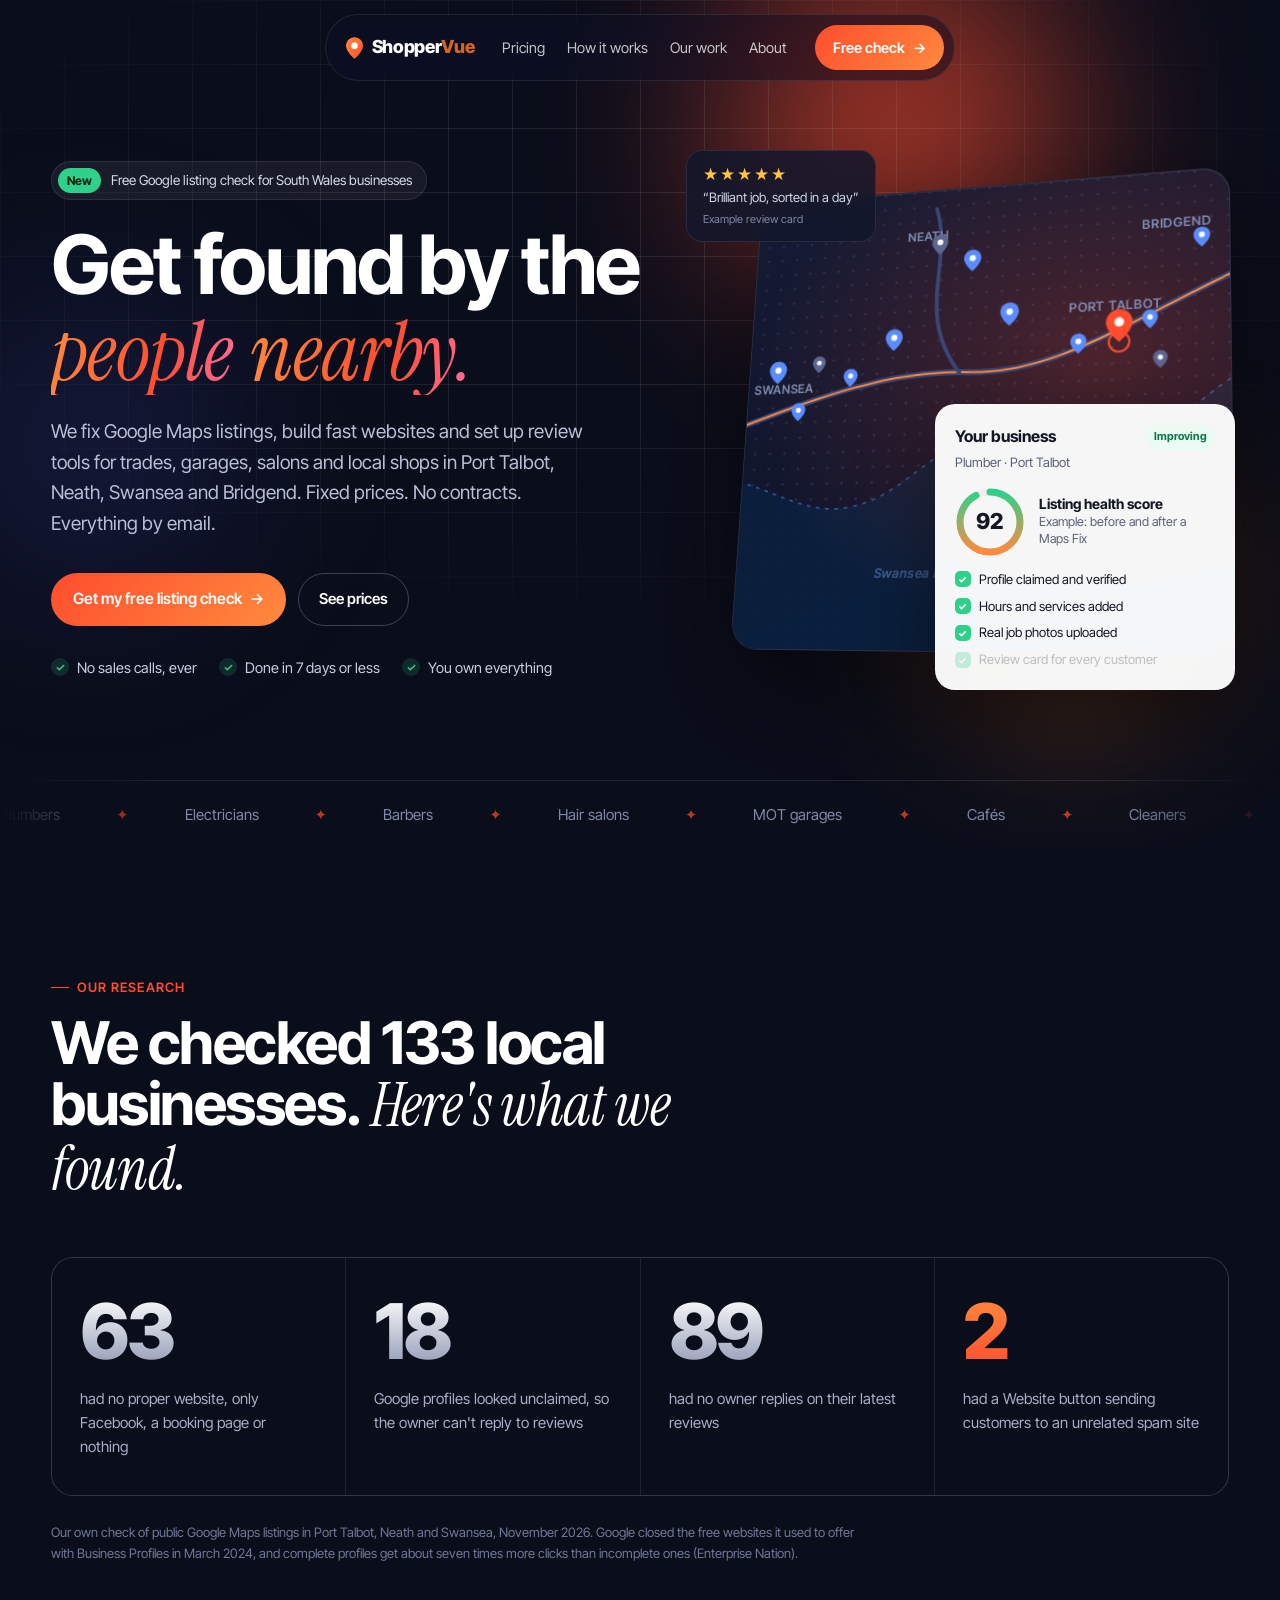
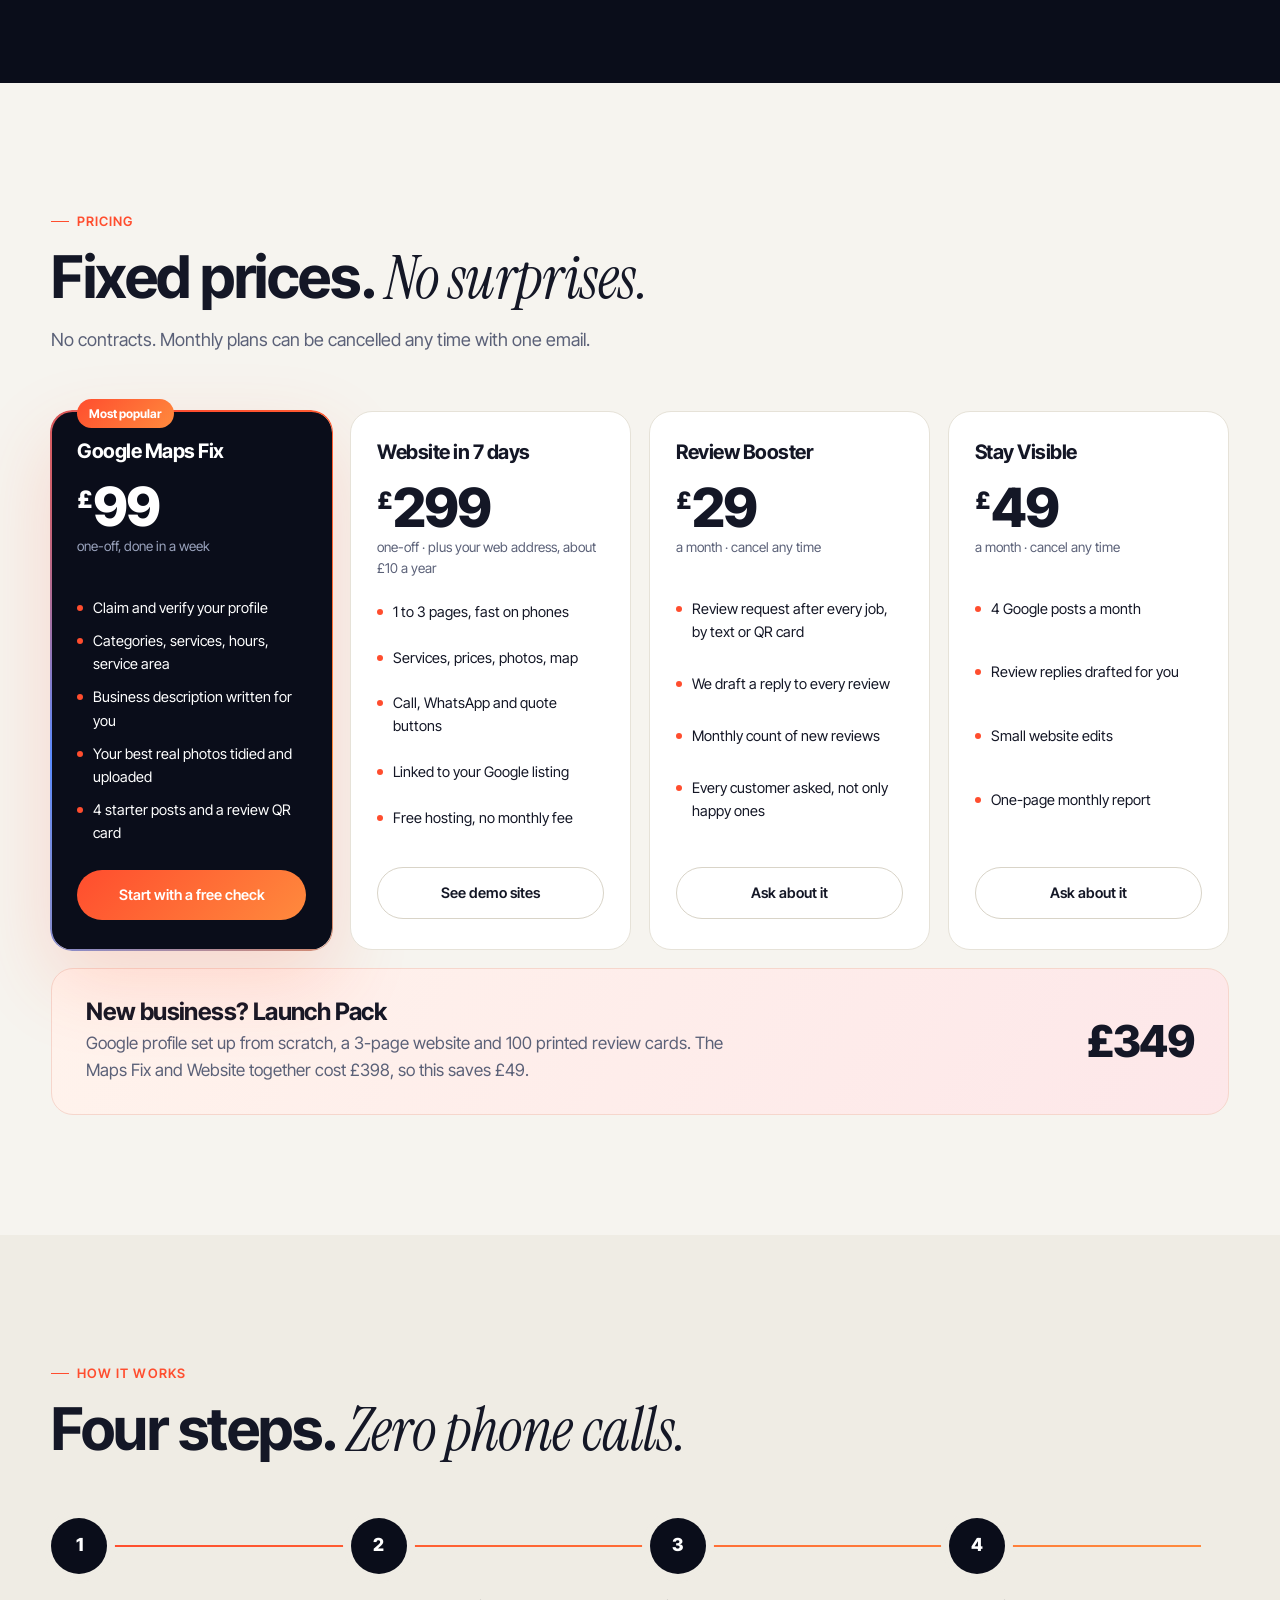
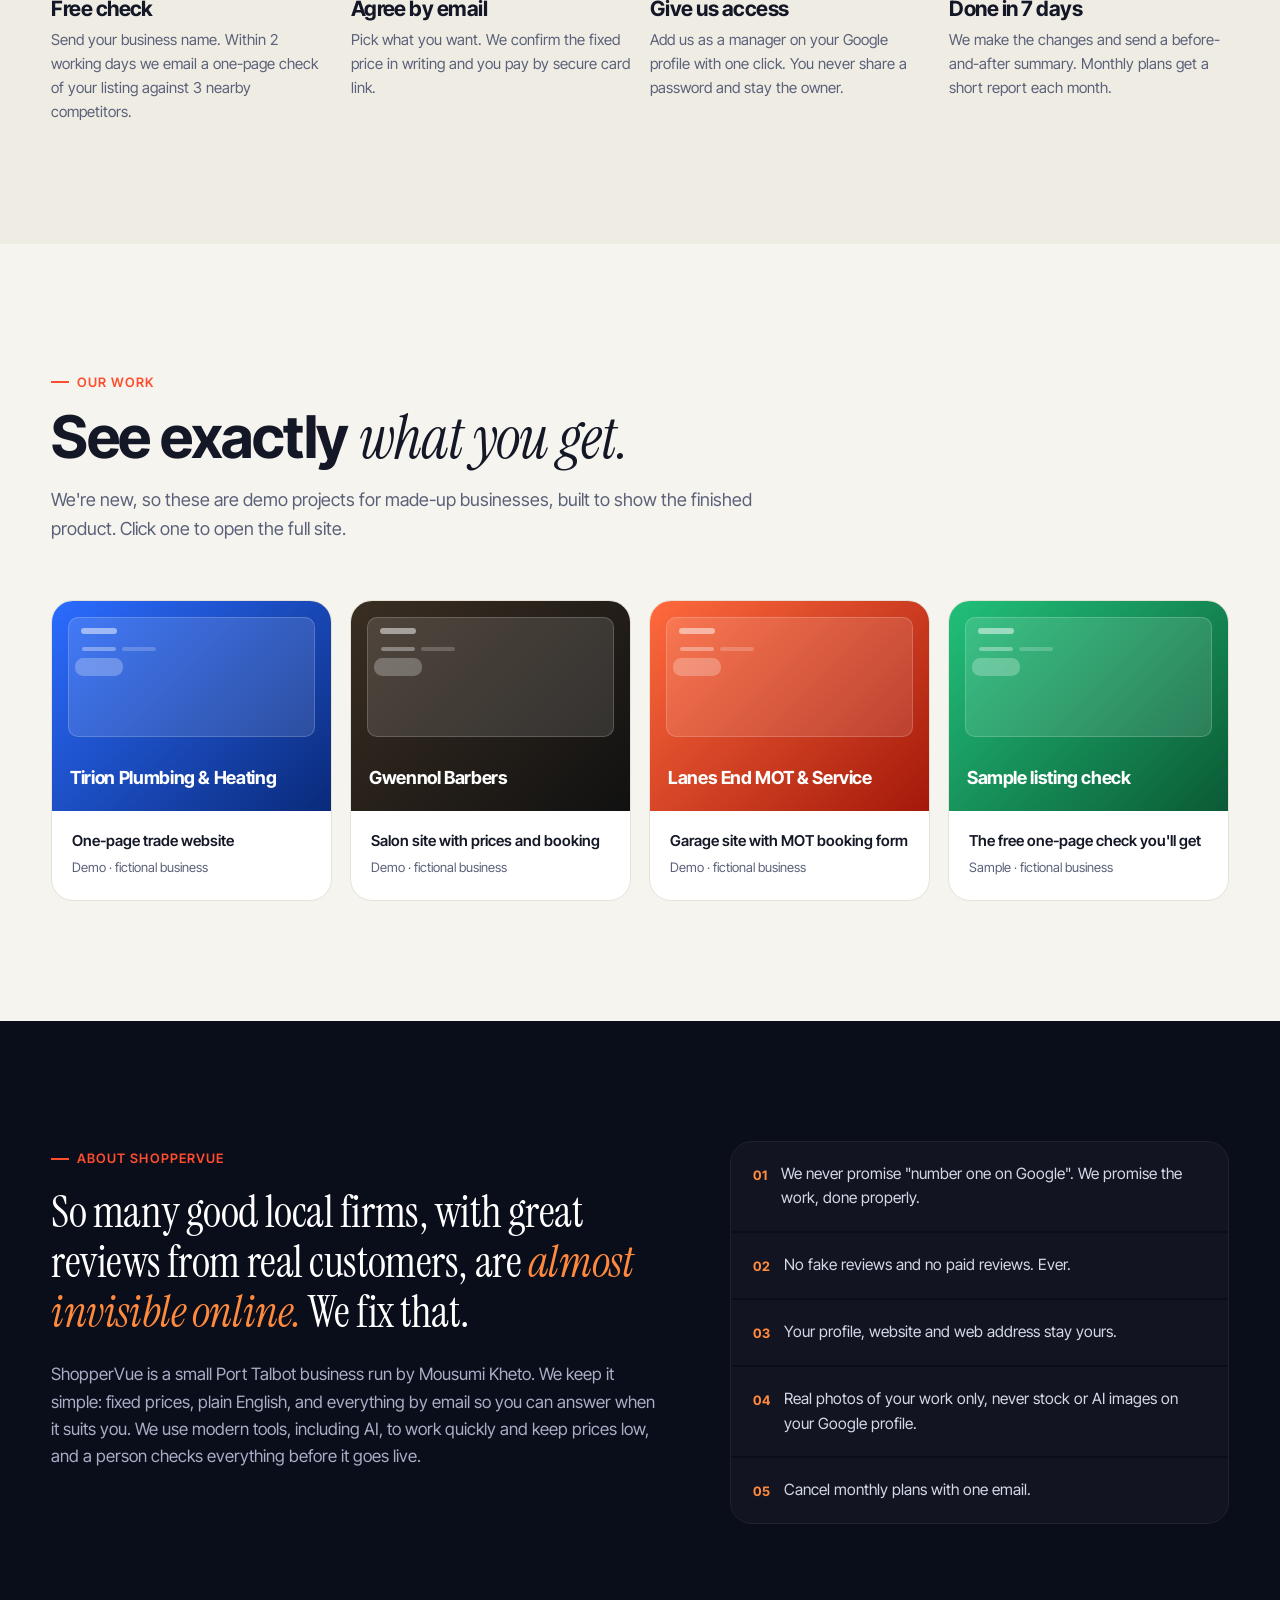
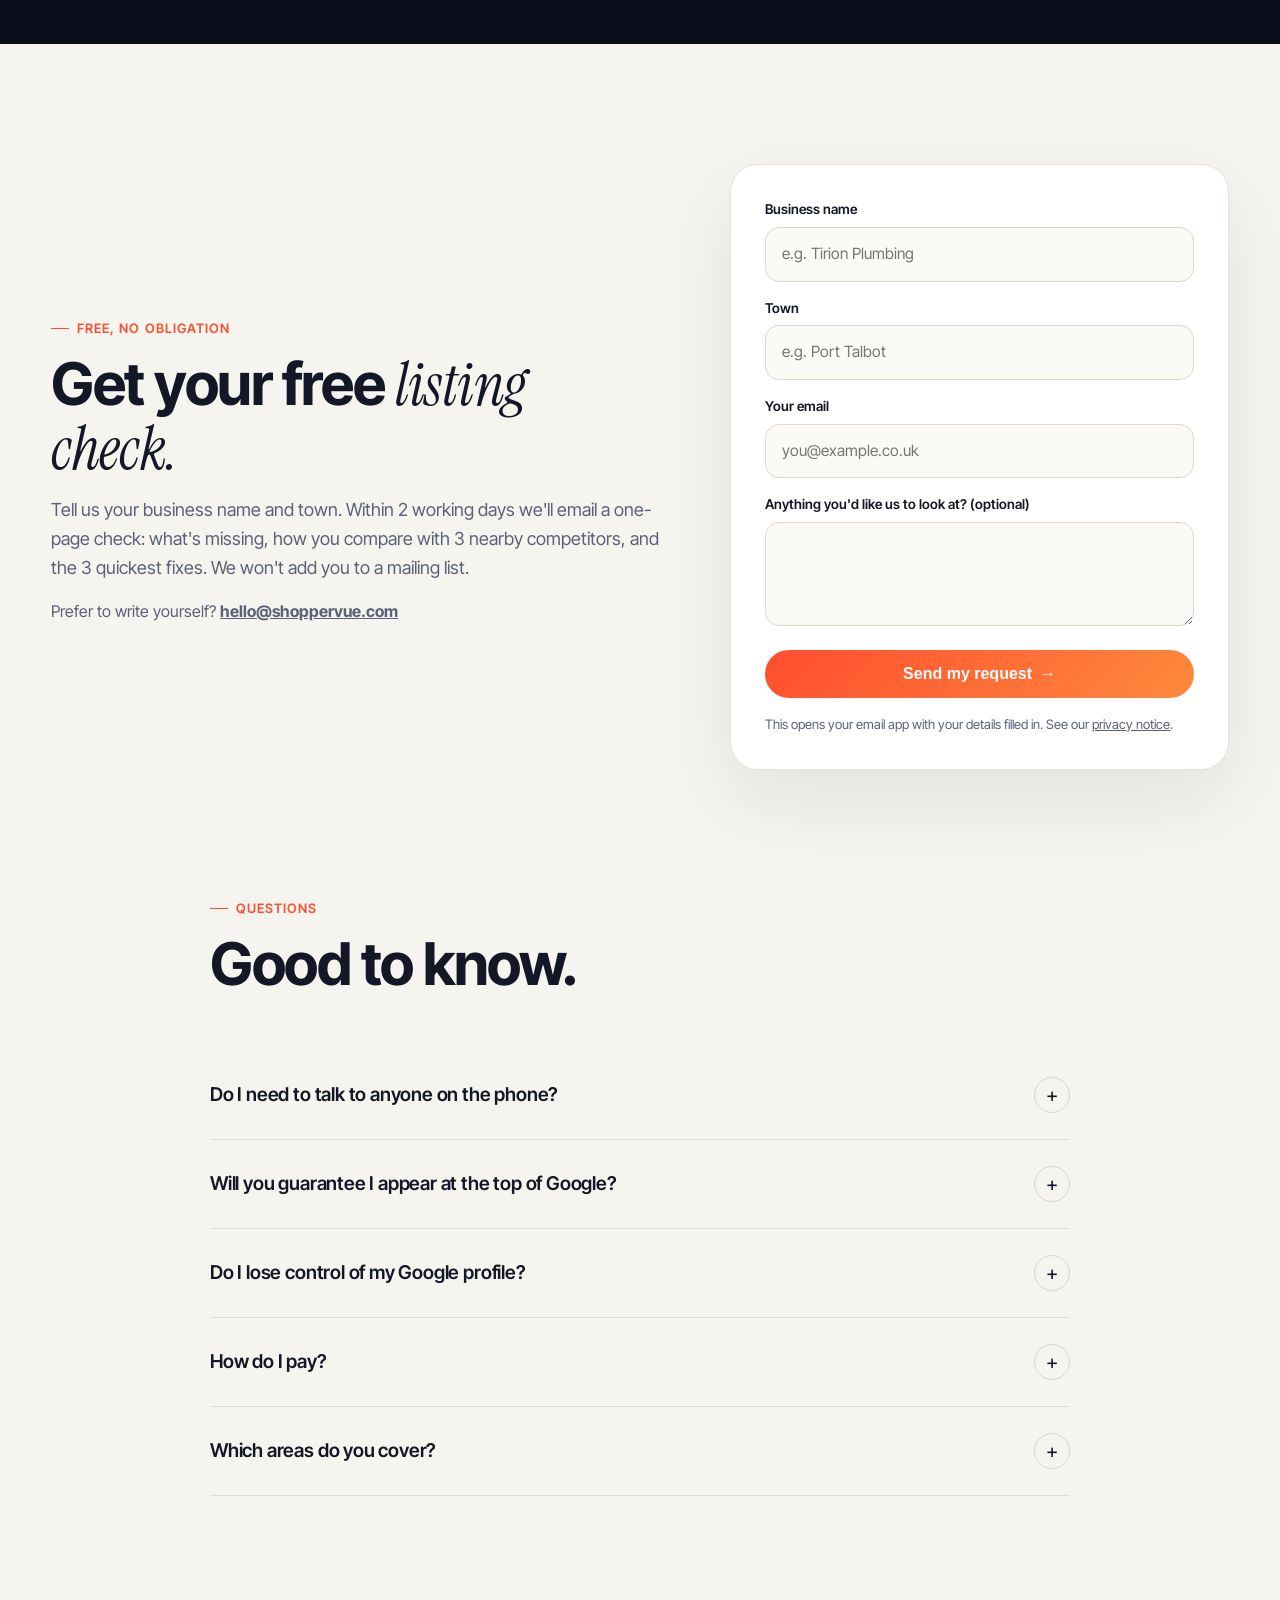
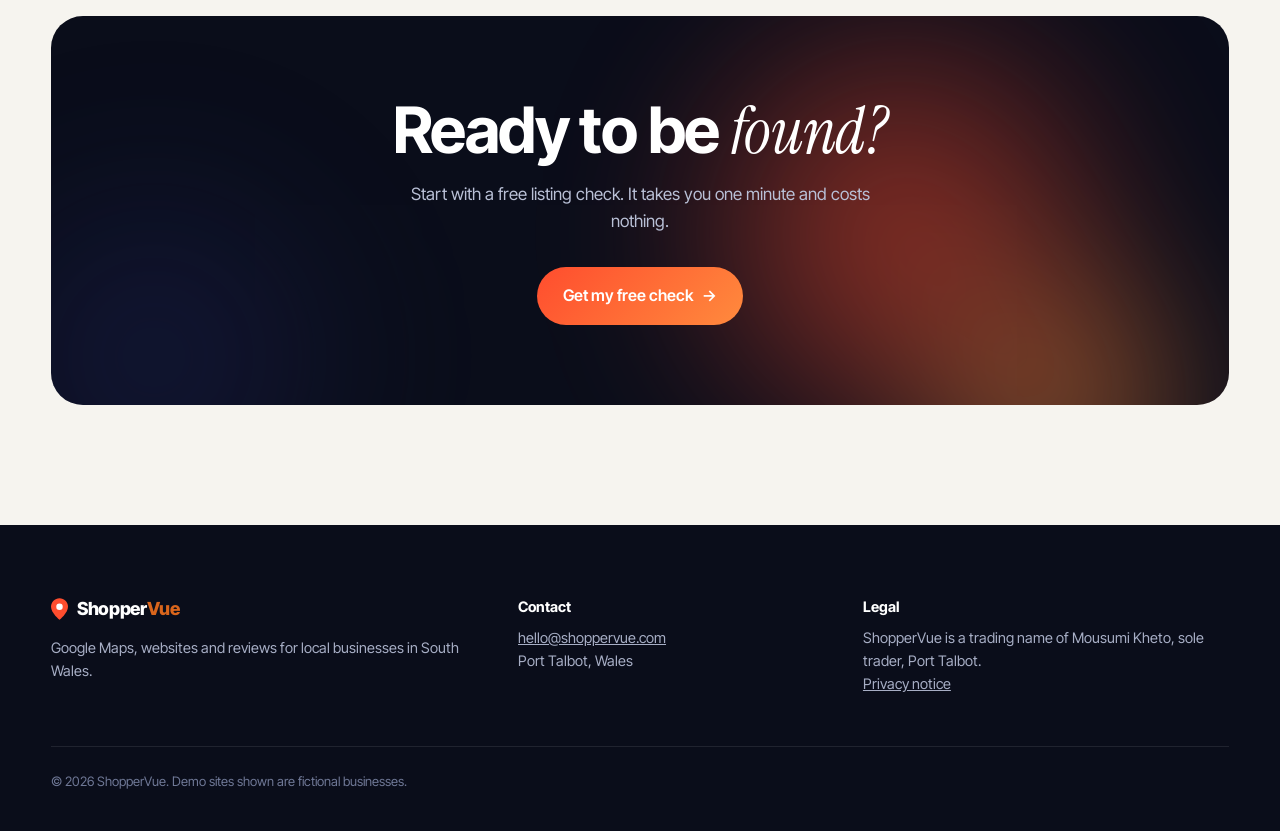
==== commit 99b0ba15: "Dim blue glow; burnt-orange Vue in logo Co-Authored-By: Claude Opus 5.5 <noreply@anthropic.com> Clau" ====
--- a/index.html
+++ b/index.html
@@ -34,6 +34,7 @@
 .nav.solid .nav-in{background:rgba(14,18,36,.86);box-shadow:0 10px 40px rgba(0,0,0,.25)}
 .logo{display:flex;align-items:center;gap:9px;font-weight:800;font-size:18px;text-decoration:none;letter-spacing:-.02em}
 .logo svg{width:17px;height:22px}
+.logo .vue{color:#d9651c}
 .nav nav{display:flex;gap:22px;font-size:14.5px}
 .nav nav a{text-decoration:none;opacity:.75;transition:opacity .2s}
 .nav nav a:hover{opacity:1}
@@ -50,7 +51,7 @@
 .mesh{position:absolute;inset:-20%;z-index:-2;filter:blur(70px);opacity:.75}
 .mesh i{position:absolute;border-radius:50%;animation:drift 18s ease-in-out infinite alternate}
 .mesh i:nth-child(1){width:46vw;height:46vw;left:48%;top:0;background:radial-gradient(circle,#ff4d2e 0,transparent 65%)}
-.mesh i:nth-child(2){width:40vw;height:40vw;left:5%;top:30%;background:radial-gradient(circle,#3a4cff 0,transparent 65%);animation-duration:22s}
+.mesh i:nth-child(2){width:40vw;height:40vw;left:5%;top:30%;background:radial-gradient(circle,#28307a 0,transparent 65%);opacity:.55;animation-duration:22s}
 .mesh i:nth-child(3){width:34vw;height:34vw;left:62%;top:45%;background:radial-gradient(circle,#ff8a3d 0,transparent 60%);animation-duration:26s}
 @keyframes drift{to{transform:translate(-8%,6%) scale(1.15)}}
 .grid-bg{position:absolute;inset:0;z-index:-1;background-image:linear-gradient(var(--line) 1px,transparent 1px),linear-gradient(90deg,var(--line) 1px,transparent 1px);background-size:64px 64px;mask-image:radial-gradient(ellipse 80% 60% at 50% 30%,#000 30%,transparent 75%)}
@@ -245,7 +246,7 @@
 <body>
 
 <header class="nav" id="nav"><div class="nav-in">
-  <a class="logo" href="#top"><svg viewBox="0 0 22 28" aria-hidden="true"><defs><linearGradient id="lg" x1="0" y1="0" x2="1" y2="1"><stop offset="0" stop-color="#ff8a3d"/><stop offset="1" stop-color="#ff4d2e"/></linearGradient></defs><path d="M11 0C4.9 0 0 4.9 0 11c0 8 11 17 11 17s11-9 11-17C22 4.9 17.1 0 11 0z" fill="url(#lg)"/><circle cx="11" cy="11" r="4.2" fill="#fff"/></svg>ShopperVue</a>
+  <a class="logo" href="#top"><svg viewBox="0 0 22 28" aria-hidden="true"><defs><linearGradient id="lg" x1="0" y1="0" x2="1" y2="1"><stop offset="0" stop-color="#ff8a3d"/><stop offset="1" stop-color="#ff4d2e"/></linearGradient></defs><path d="M11 0C4.9 0 0 4.9 0 11c0 8 11 17 11 17s11-9 11-17C22 4.9 17.1 0 11 0z" fill="url(#lg)"/><circle cx="11" cy="11" r="4.2" fill="#fff"/></svg><span>Shopper<span class="vue">Vue</span></span></a>
   <nav aria-label="Main"><a href="#services">Pricing</a><a href="#how">How it works</a><a href="#work">Our work</a><a href="#about">About</a></nav>
   <a class="pill red" href="#check">Free check <span class="ar">→</span></a>
 </div></header>
@@ -414,7 +415,7 @@
 
 <footer><div class="wrap">
   <div class="cols">
-    <div><a class="logo" href="#top"><svg viewBox="0 0 22 28" aria-hidden="true"><path d="M11 0C4.9 0 0 4.9 0 11c0 8 11 17 11 17s11-9 11-17C22 4.9 17.1 0 11 0z" fill="#ff4d2e"/><circle cx="11" cy="11" r="4.2" fill="#fff"/></svg>ShopperVue</a><p>Google Maps, websites and reviews for local businesses in South Wales.</p></div>
+    <div><a class="logo" href="#top"><svg viewBox="0 0 22 28" aria-hidden="true"><path d="M11 0C4.9 0 0 4.9 0 11c0 8 11 17 11 17s11-9 11-17C22 4.9 17.1 0 11 0z" fill="#ff4d2e"/><circle cx="11" cy="11" r="4.2" fill="#fff"/></svg><span>Shopper<span class="vue">Vue</span></span></a><p>Google Maps, websites and reviews for local businesses in South Wales.</p></div>
     <div><b>Contact</b><a href="mailto:hello@shoppervue.com">hello@shoppervue.com</a><br>Port Talbot, Wales</div>
     <div><b>Legal</b>ShopperVue is a trading name of Mousumi Kheto, sole trader, Port Talbot.<br><a href="privacy.html">Privacy notice</a></div>
   </div>
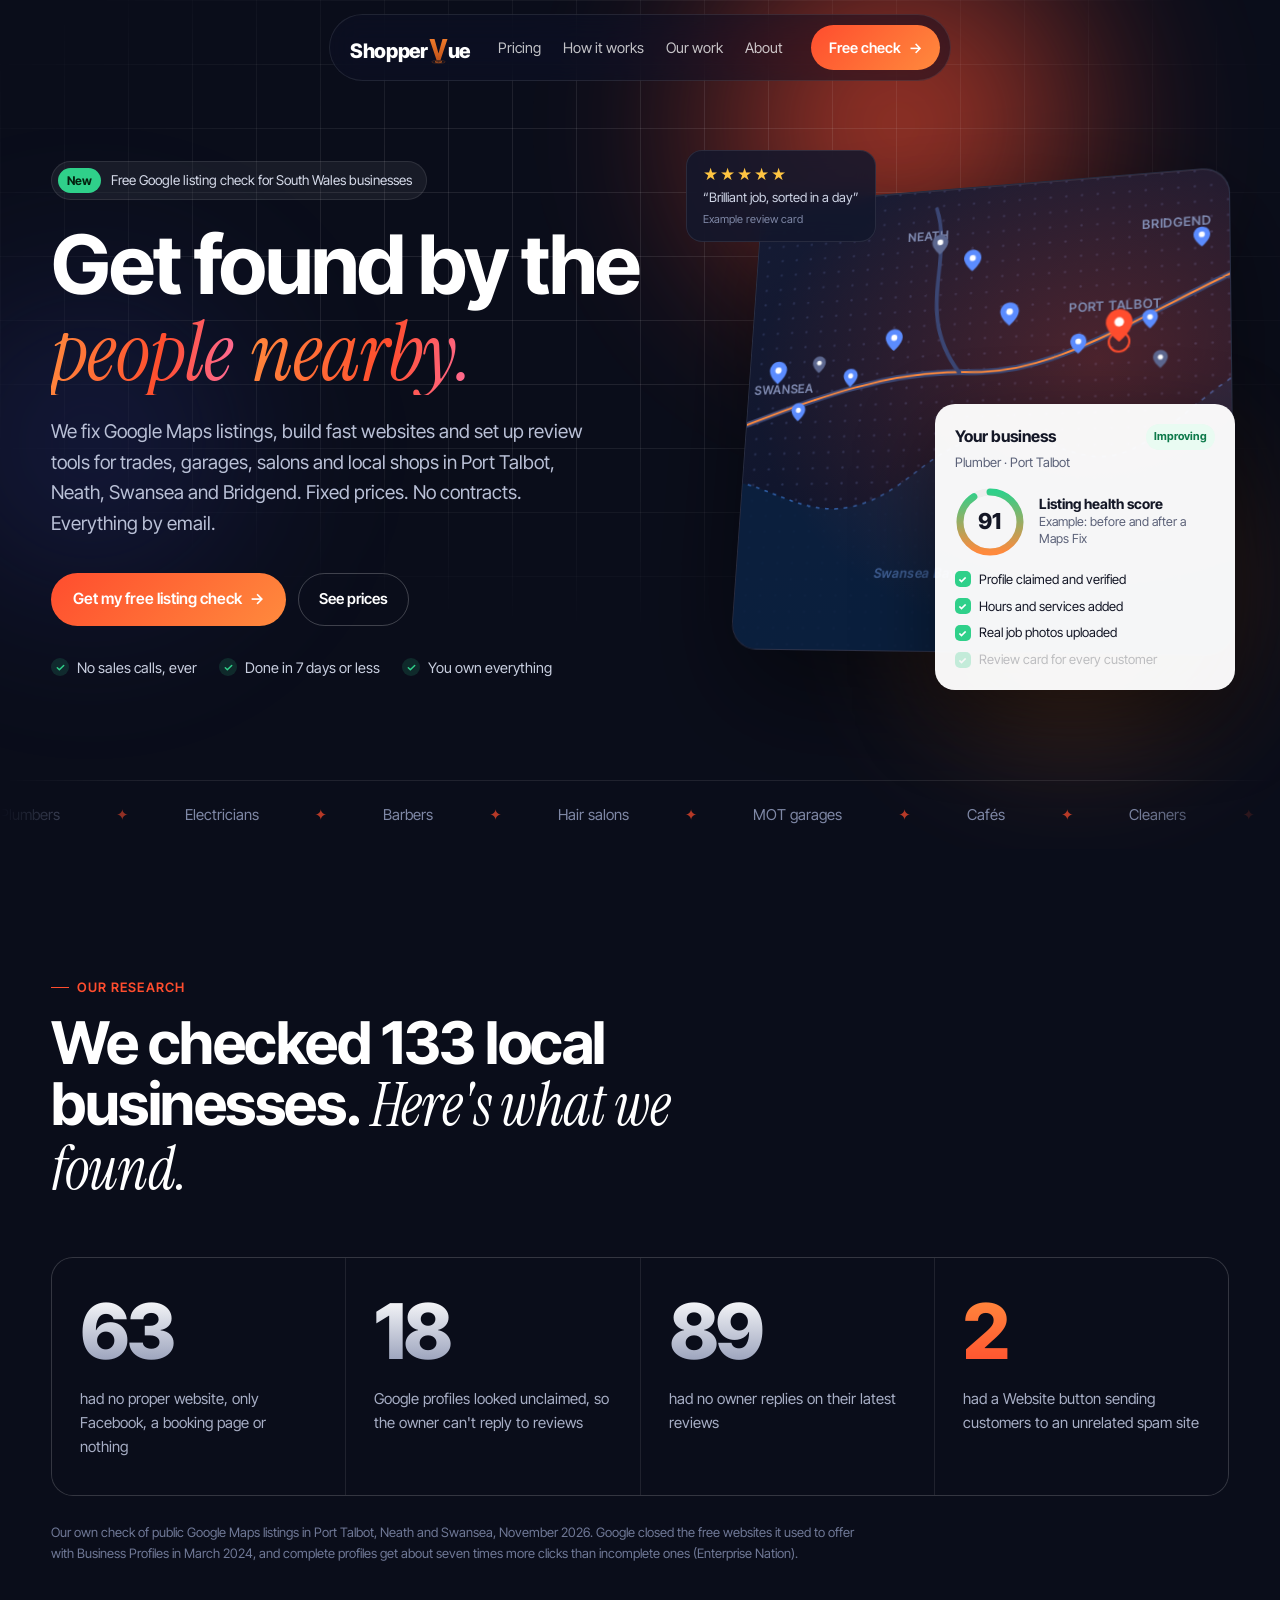
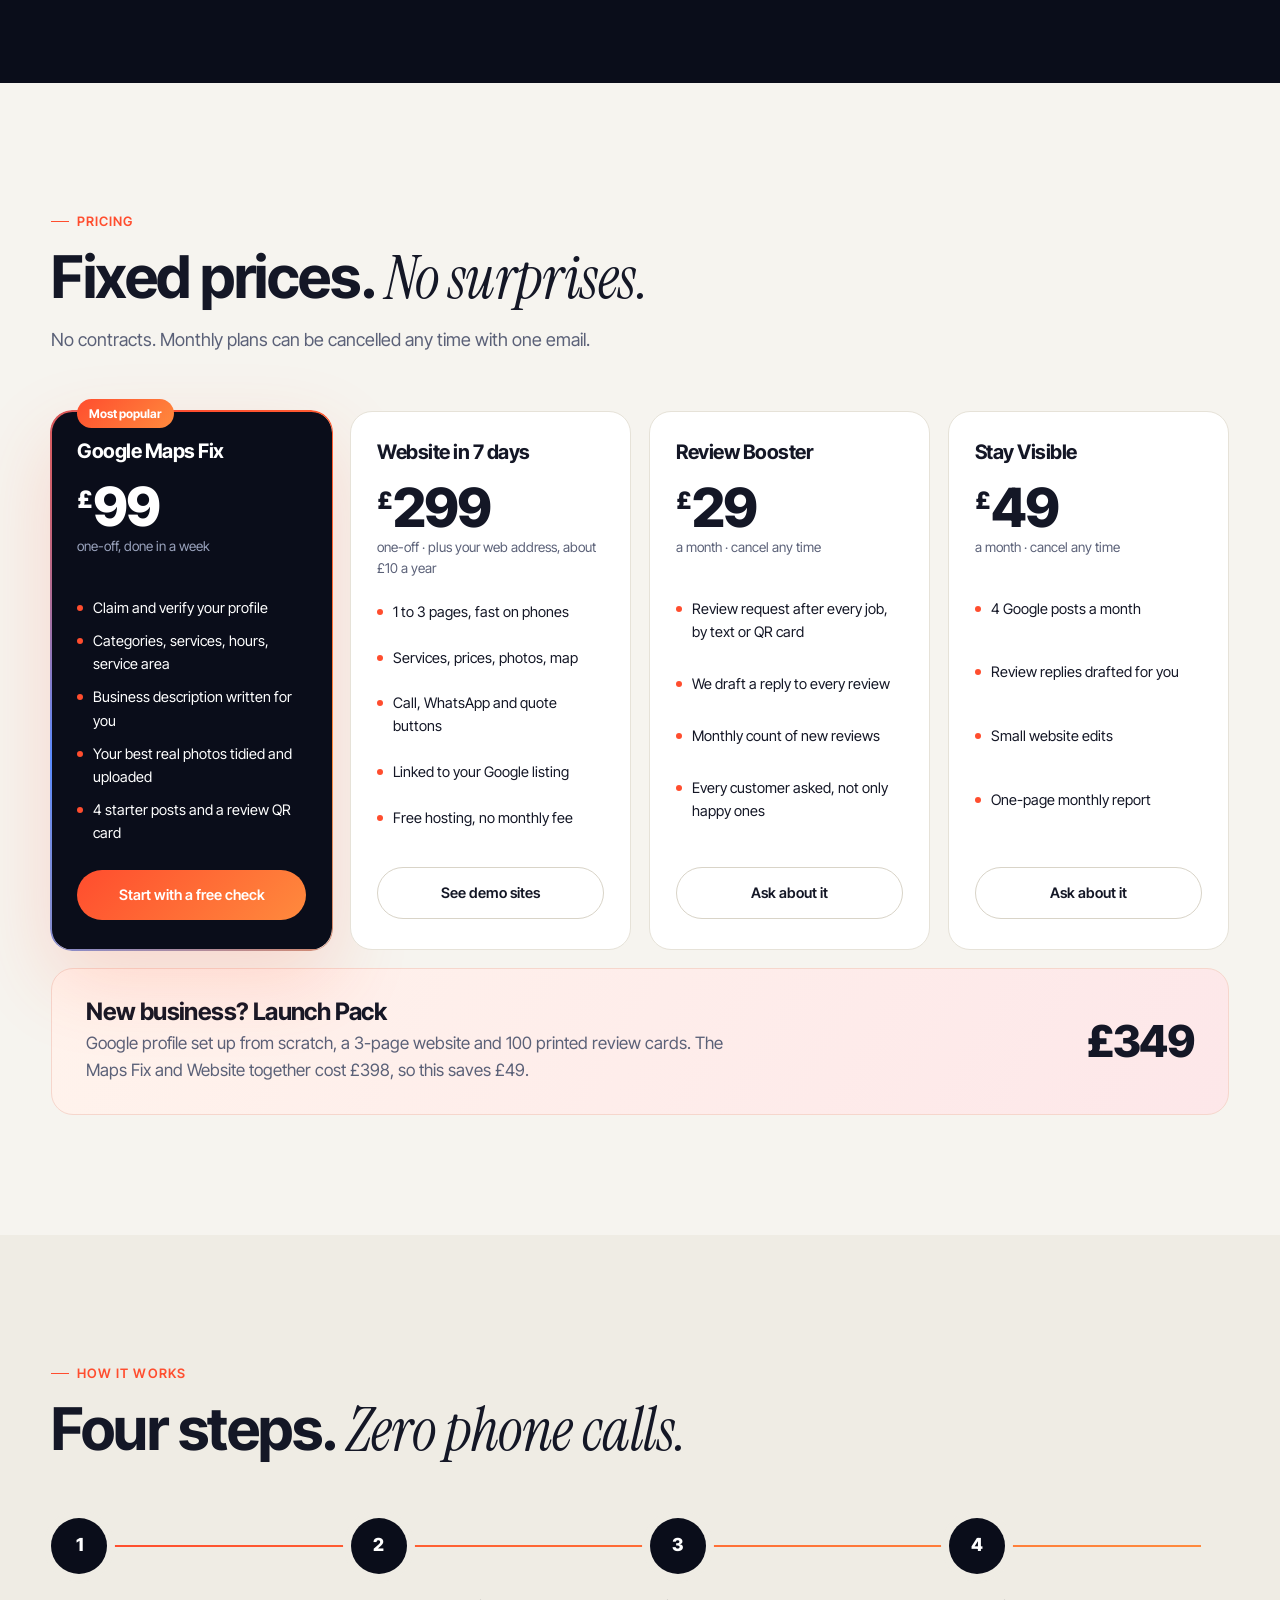
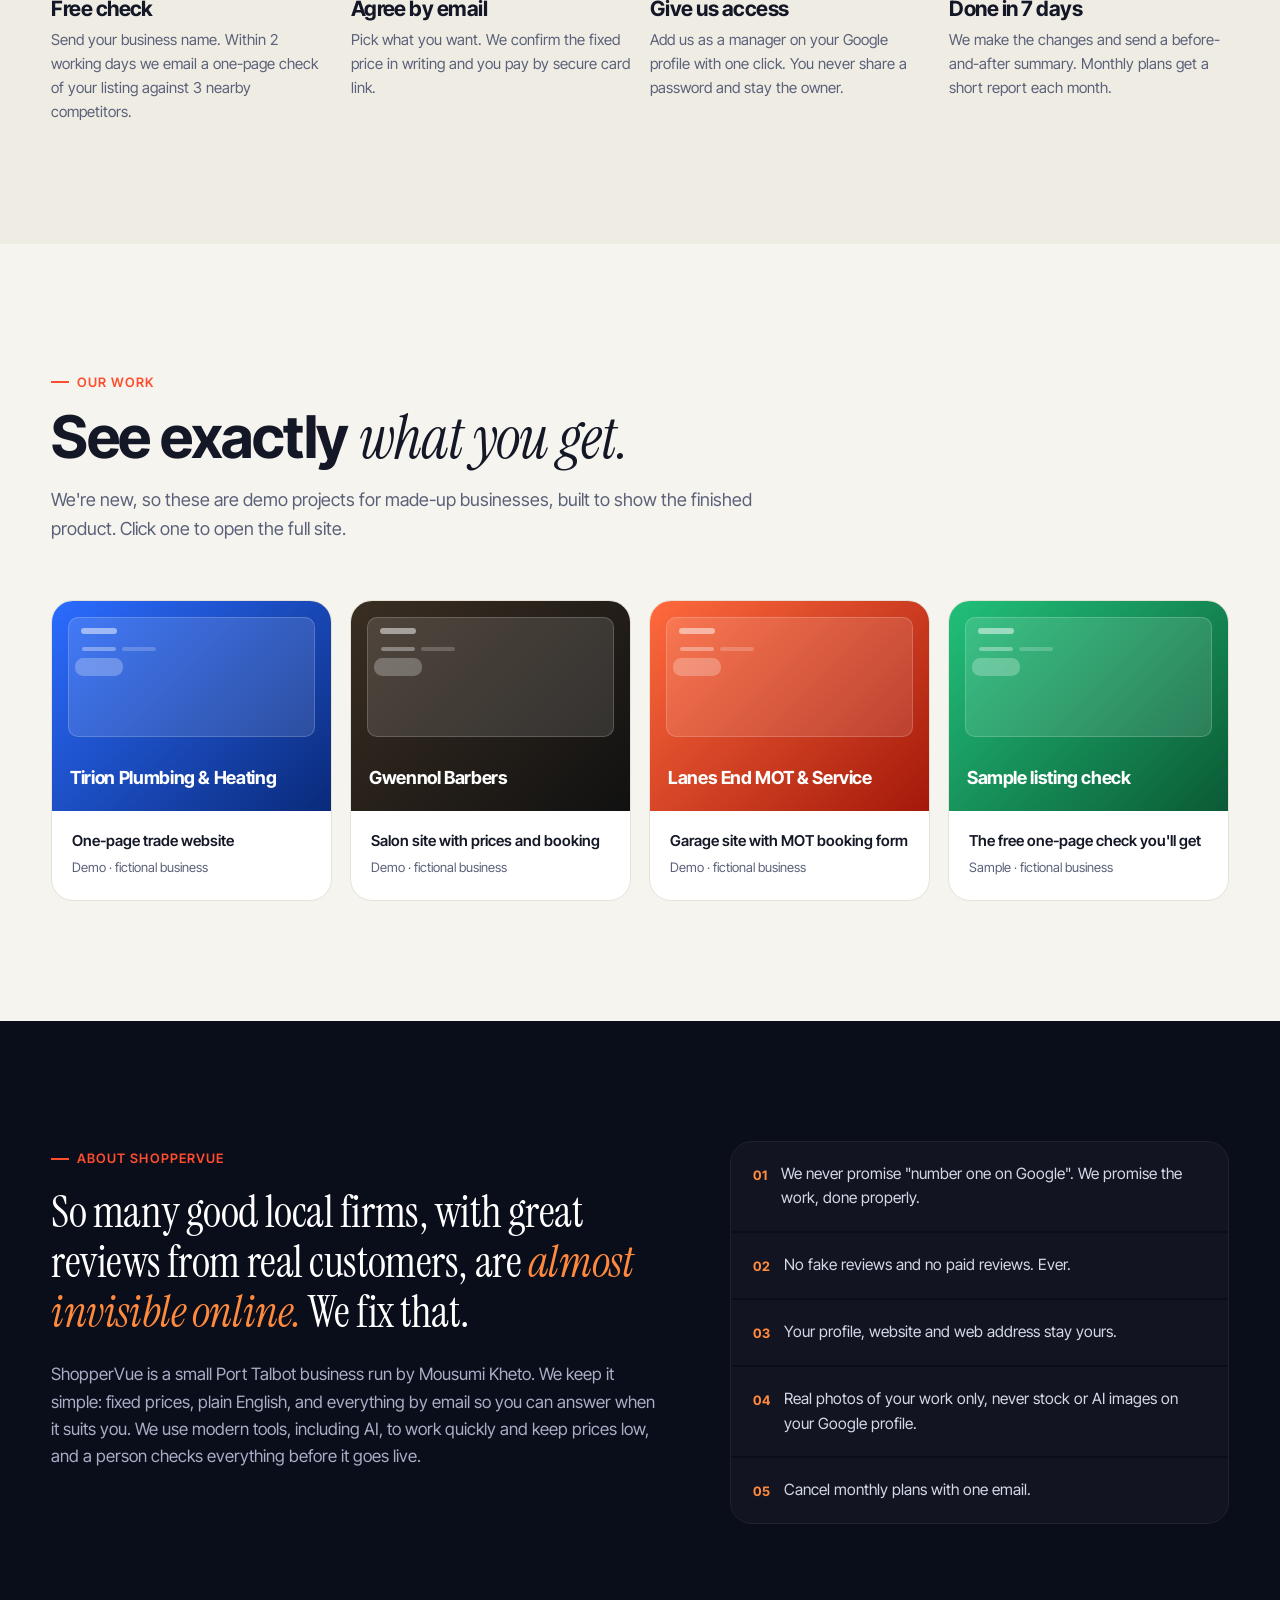
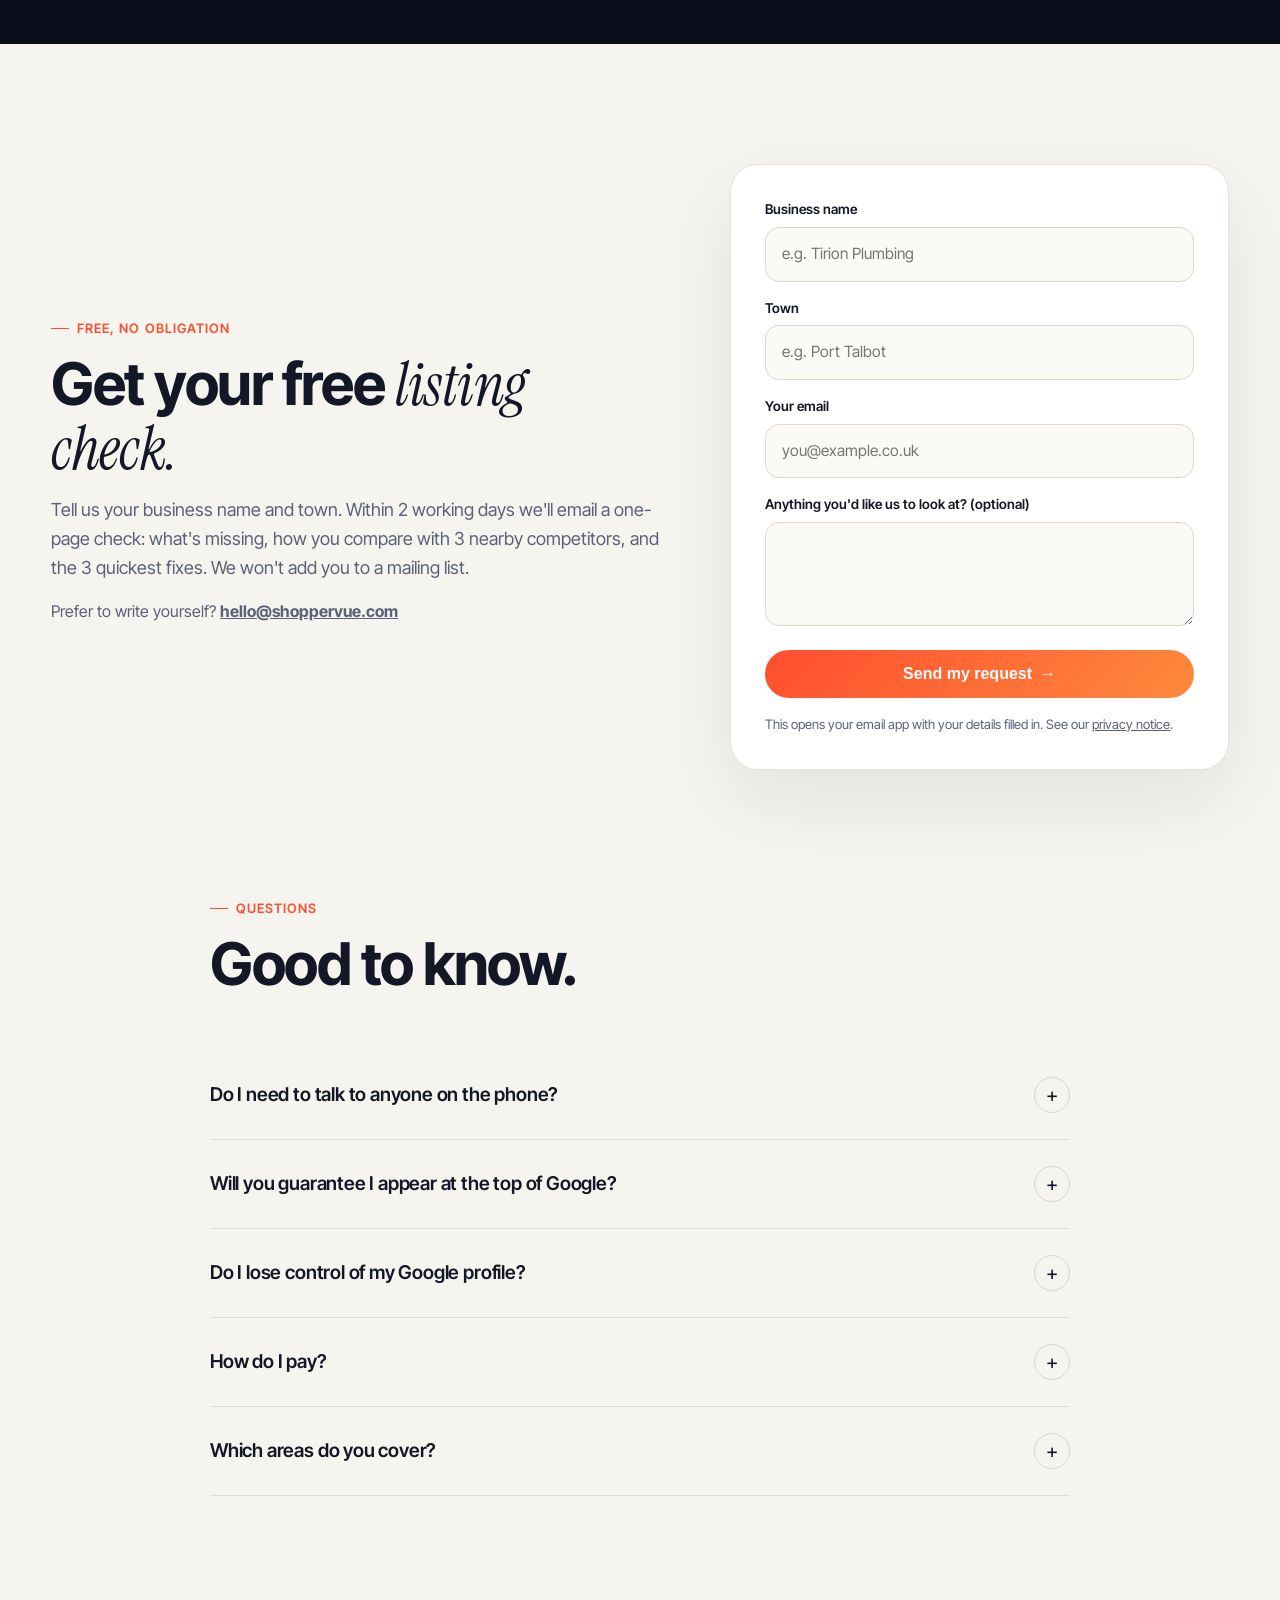
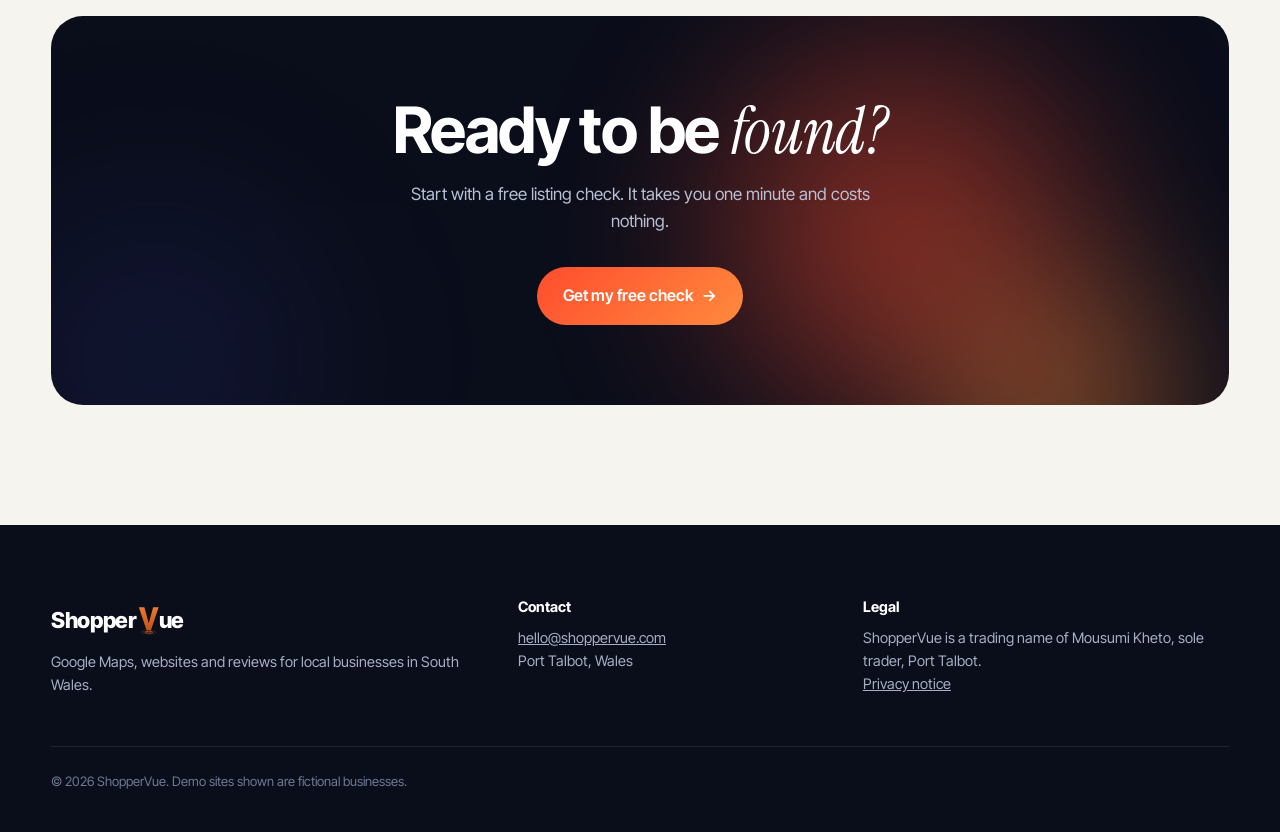
==== commit 86e678ea: "New ShopperVue logo (V pin with location ping) + favicon Co-Authored-By: Claude Opus 5.5 <noreply@an" ====
--- a/index.html
+++ b/index.html
@@ -5,6 +5,7 @@
 <meta name="viewport" content="width=device-width, initial-scale=1">
 <title>ShopperVue · Get found on Google Maps</title>
 <meta name="description" content="ShopperVue helps trades, garages, salons and local shops in Port Talbot, Neath, Swansea and Bridgend get found on Google Maps. Fixed prices, no contracts, everything by email.">
+<link rel="icon" href="favicon.svg" type="image/svg+xml"><link rel="apple-touch-icon" href="apple-touch-icon.png">
 <meta name="theme-color" content="#0a0d1a">
 <link rel="preconnect" href="https://fonts.googleapis.com"><link rel="preconnect" href="https://fonts.gstatic.com" crossorigin>
 <link href="https://fonts.googleapis.com/css2?family=Instrument+Serif:ital@0;1&family=Inter+Tight:wght@400;500;600;700;800&display=swap" rel="stylesheet">
@@ -33,8 +34,12 @@
 .nav-in{pointer-events:auto;display:flex;align-items:center;gap:28px;padding:10px 10px 10px 20px;border-radius:999px;background:rgba(14,18,36,.55);backdrop-filter:blur(16px) saturate(1.4);-webkit-backdrop-filter:blur(16px) saturate(1.4);border:1px solid var(--line);color:#fff;transition:background .4s var(--ease),box-shadow .4s}
 .nav.solid .nav-in{background:rgba(14,18,36,.86);box-shadow:0 10px 40px rgba(0,0,0,.25)}
 .logo{display:flex;align-items:center;gap:9px;font-weight:800;font-size:18px;text-decoration:none;letter-spacing:-.02em}
-.logo svg{width:17px;height:22px}
-.logo .vue{color:#d9651c}
+.lw{display:inline-flex;align-items:baseline;font-size:20px}
+.vmark{width:1.25em;height:1.5em;margin:0 -.17em 0 -.08em;transform:translateY(.38em);overflow:visible}
+.rp1,.rp2{transform-box:fill-box;transform-origin:center;animation:ping 3.2s ease-out infinite}
+.rp2{animation-delay:.5s}
+@keyframes ping{0%{transform:scale(.6);opacity:0}25%{opacity:1}100%{transform:scale(1.35);opacity:0}}
+footer .lw{font-size:22px}
 .nav nav{display:flex;gap:22px;font-size:14.5px}
 .nav nav a{text-decoration:none;opacity:.75;transition:opacity .2s}
 .nav nav a:hover{opacity:1}
@@ -246,7 +251,7 @@
 <body>
 
 <header class="nav" id="nav"><div class="nav-in">
-  <a class="logo" href="#top"><svg viewBox="0 0 22 28" aria-hidden="true"><defs><linearGradient id="lg" x1="0" y1="0" x2="1" y2="1"><stop offset="0" stop-color="#ff8a3d"/><stop offset="1" stop-color="#ff4d2e"/></linearGradient></defs><path d="M11 0C4.9 0 0 4.9 0 11c0 8 11 17 11 17s11-9 11-17C22 4.9 17.1 0 11 0z" fill="url(#lg)"/><circle cx="11" cy="11" r="4.2" fill="#fff"/></svg><span>Shopper<span class="vue">Vue</span></span></a>
+  <a class="logo" href="#top" aria-label="ShopperVue home"><span class="lw">Shopper<svg class="vmark" viewBox="-8 -6 100 120" aria-hidden="true"><defs><linearGradient id="vg" x1="0" y1="0" x2="0" y2="1"><stop offset="0" stop-color="#ef7a2a"/><stop offset="1" stop-color="#c2531a"/></linearGradient></defs><path d="M6 8h20l16 58L58 8h20L50 92H34Z" fill="url(#vg)"/><ellipse class="rp1" cx="42" cy="99" rx="14" ry="3.2" fill="none" stroke="#d9651c" stroke-width="2.6"/><ellipse class="rp2" cx="42" cy="99" rx="27" ry="6" fill="none" stroke="#d9651c" stroke-width="2" opacity=".45"/></svg>ue</span></a>
   <nav aria-label="Main"><a href="#services">Pricing</a><a href="#how">How it works</a><a href="#work">Our work</a><a href="#about">About</a></nav>
   <a class="pill red" href="#check">Free check <span class="ar">→</span></a>
 </div></header>
@@ -415,7 +420,7 @@
 
 <footer><div class="wrap">
   <div class="cols">
-    <div><a class="logo" href="#top"><svg viewBox="0 0 22 28" aria-hidden="true"><path d="M11 0C4.9 0 0 4.9 0 11c0 8 11 17 11 17s11-9 11-17C22 4.9 17.1 0 11 0z" fill="#ff4d2e"/><circle cx="11" cy="11" r="4.2" fill="#fff"/></svg><span>Shopper<span class="vue">Vue</span></span></a><p>Google Maps, websites and reviews for local businesses in South Wales.</p></div>
+    <div><a class="logo" href="#top" aria-label="ShopperVue home"><span class="lw">Shopper<svg class="vmark" viewBox="-8 -6 100 120" aria-hidden="true"><defs><linearGradient id="vg2" x1="0" y1="0" x2="0" y2="1"><stop offset="0" stop-color="#ef7a2a"/><stop offset="1" stop-color="#c2531a"/></linearGradient></defs><path d="M6 8h20l16 58L58 8h20L50 92H34Z" fill="url(#vg2)"/><ellipse class="rp1" cx="42" cy="99" rx="14" ry="3.2" fill="none" stroke="#d9651c" stroke-width="2.6"/><ellipse class="rp2" cx="42" cy="99" rx="27" ry="6" fill="none" stroke="#d9651c" stroke-width="2" opacity=".45"/></svg>ue</span></a><p>Google Maps, websites and reviews for local businesses in South Wales.</p></div>
     <div><b>Contact</b><a href="mailto:hello@shoppervue.com">hello@shoppervue.com</a><br>Port Talbot, Wales</div>
     <div><b>Legal</b>ShopperVue is a trading name of Mousumi Kheto, sole trader, Port Talbot.<br><a href="privacy.html">Privacy notice</a></div>
   </div>
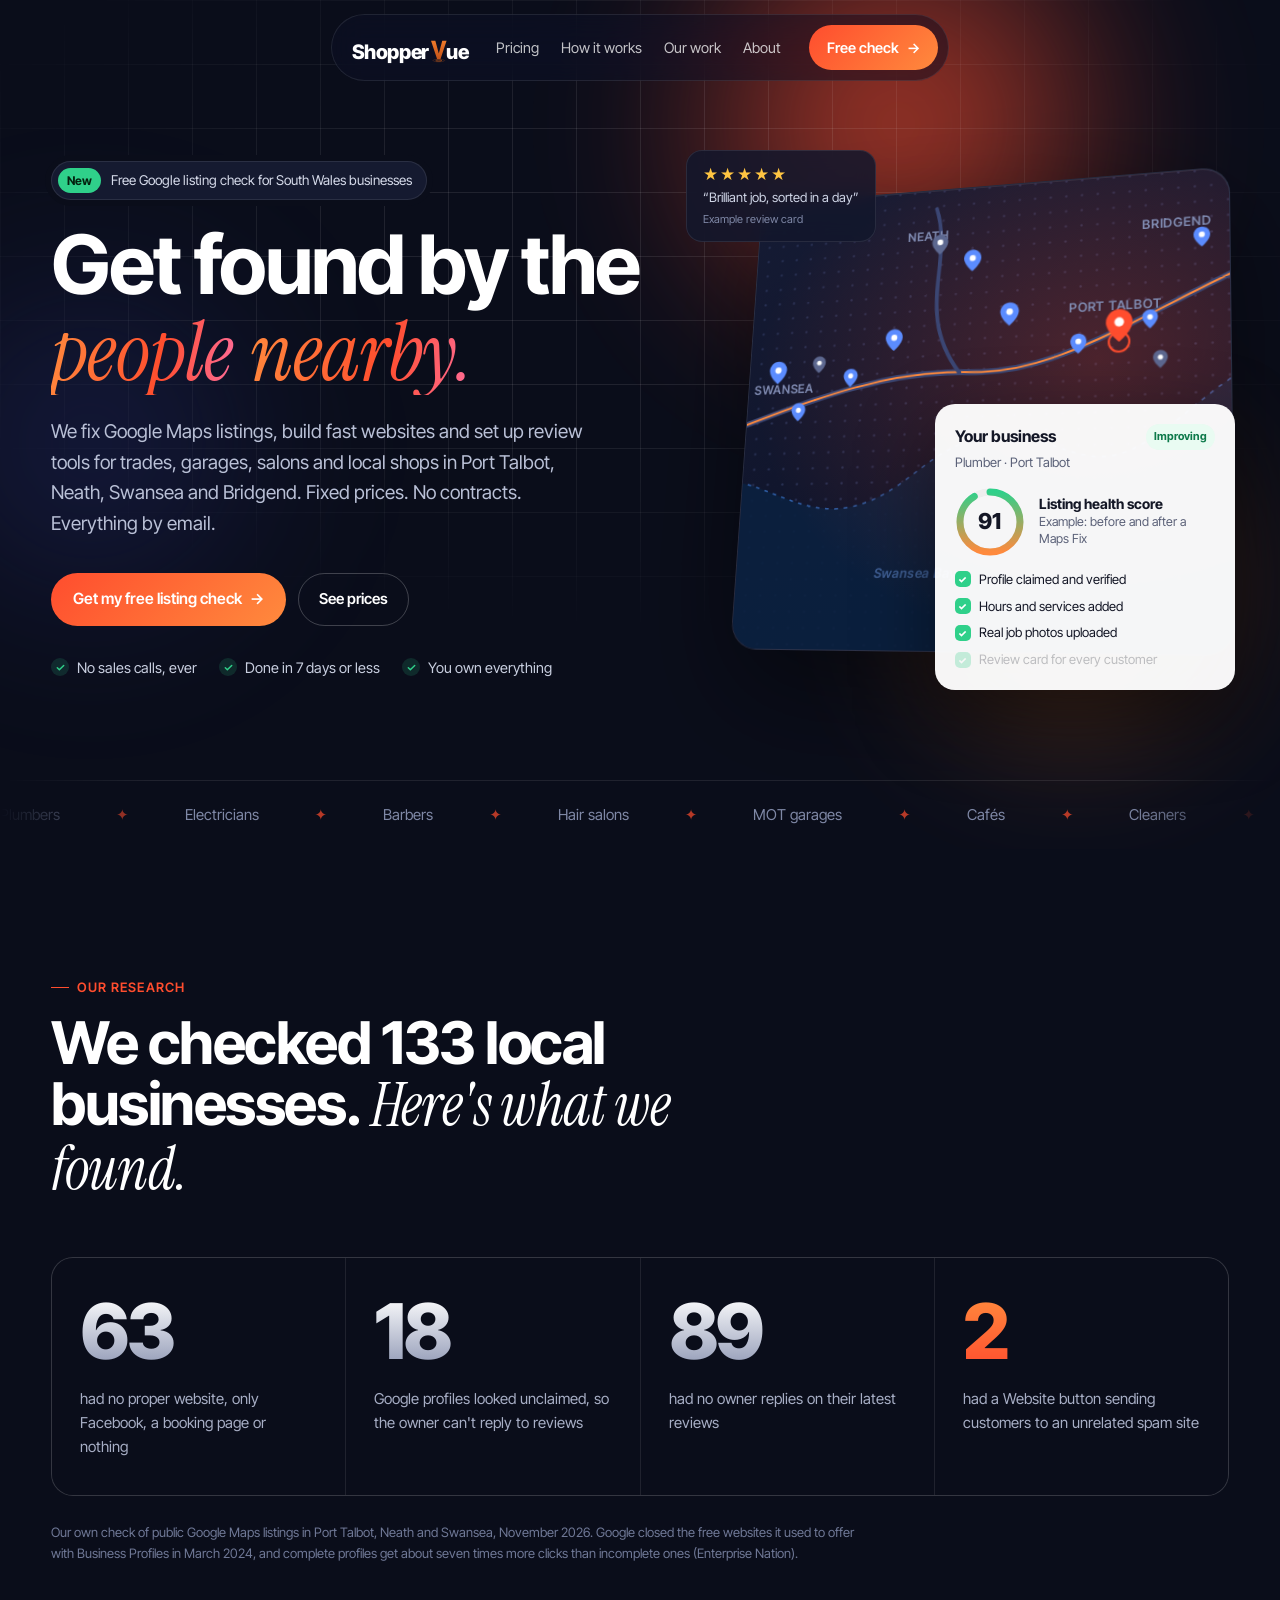
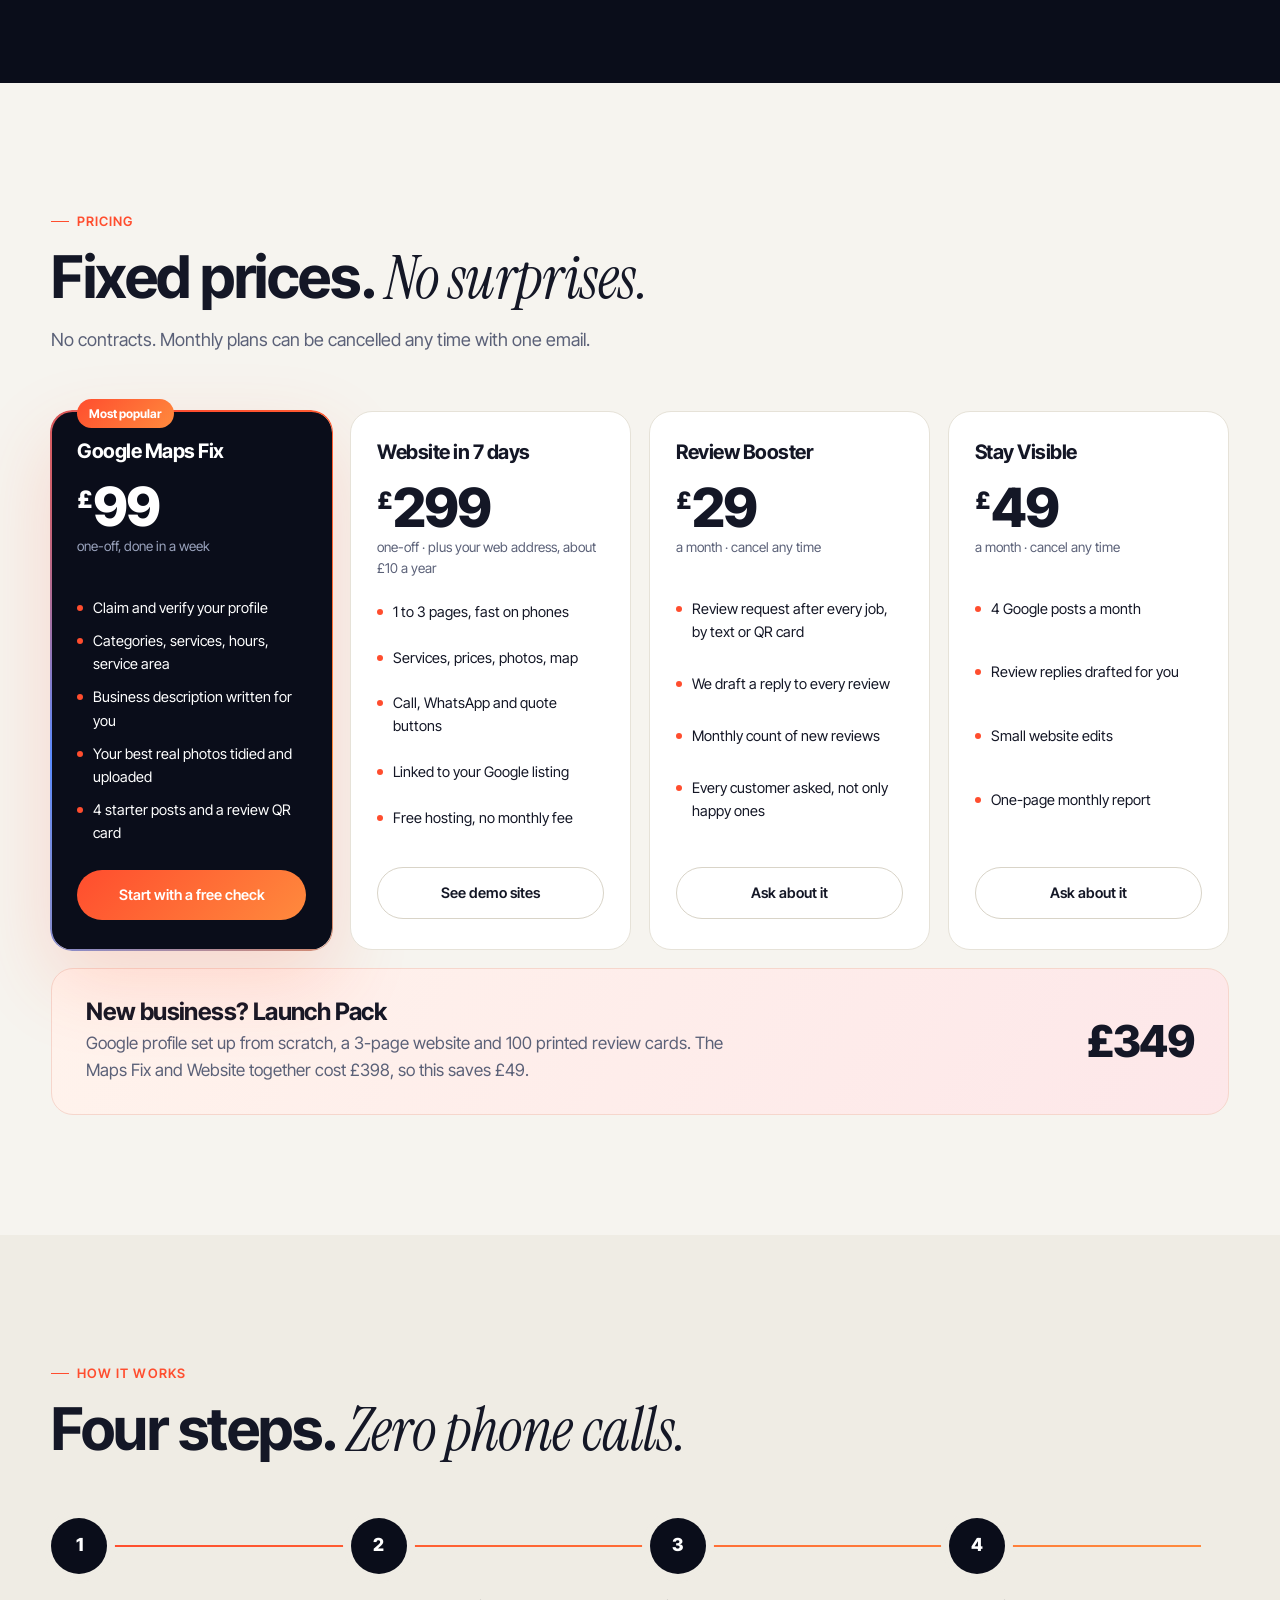
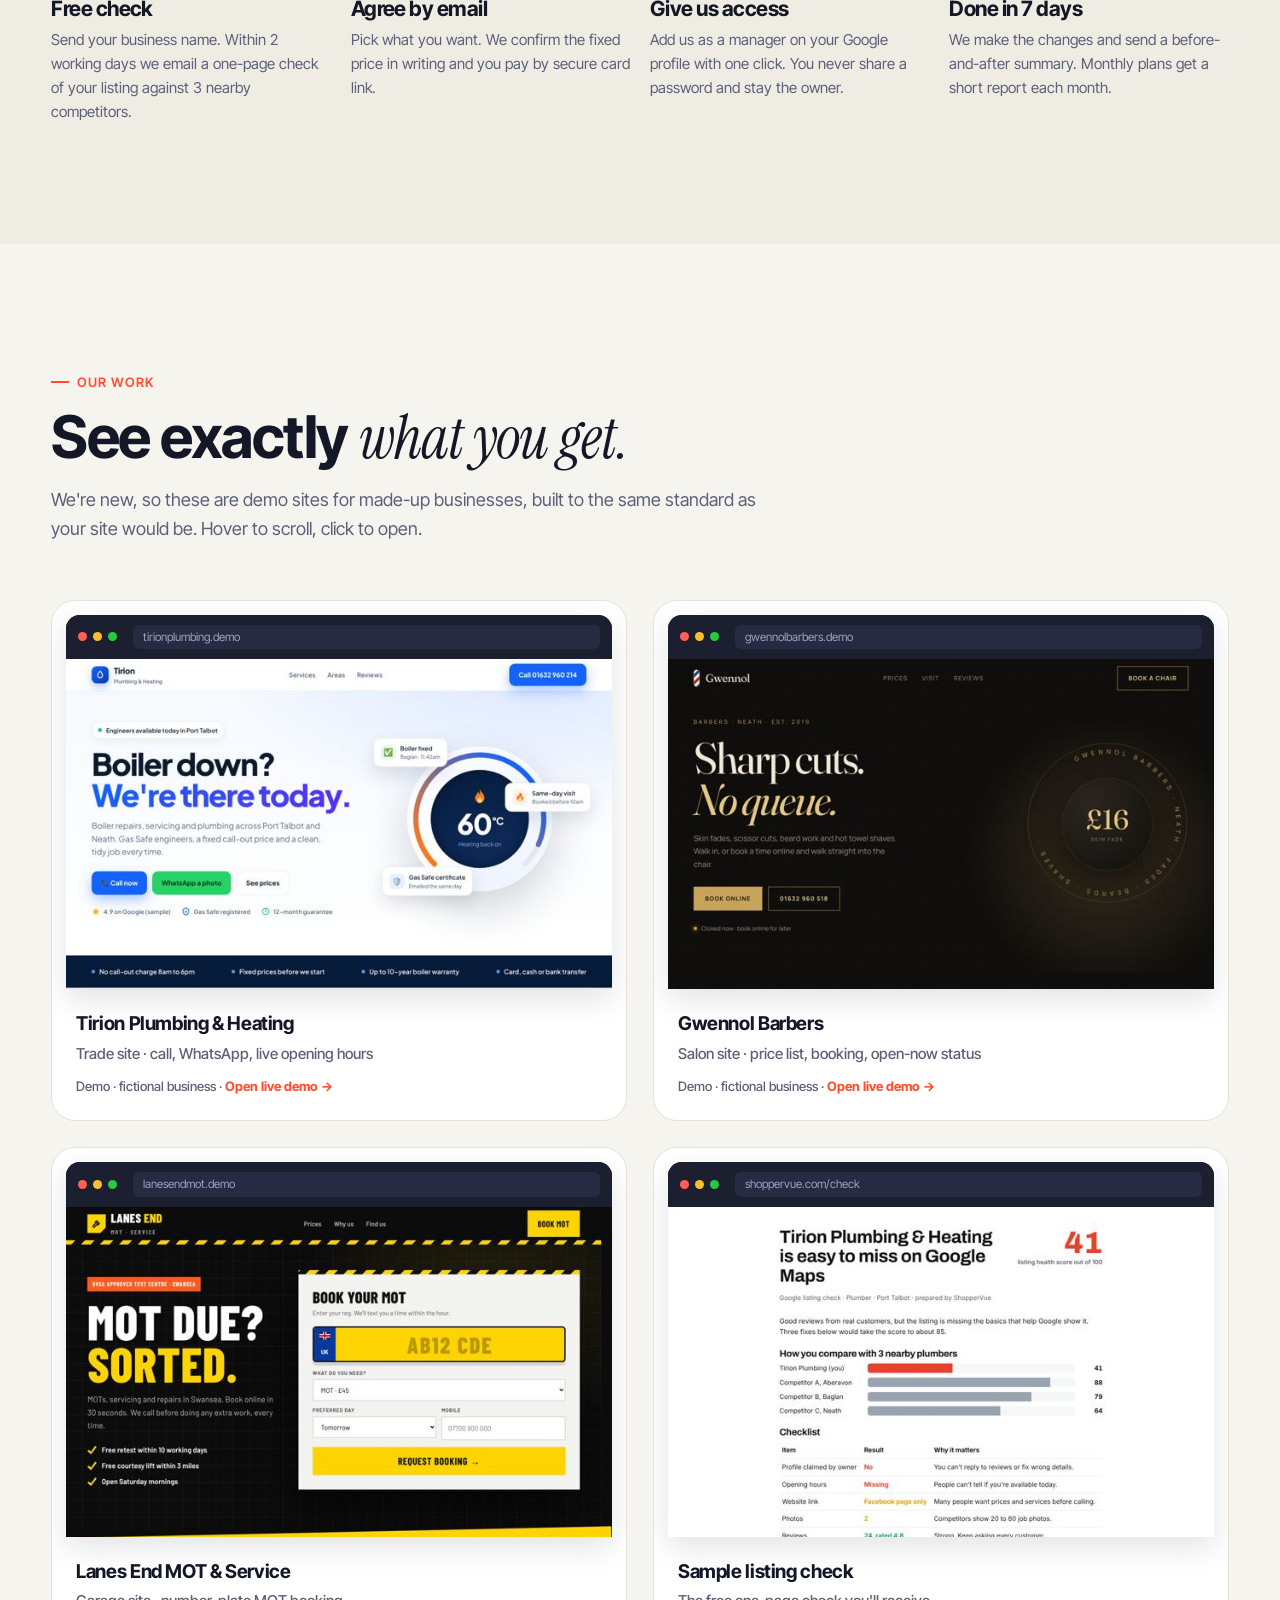
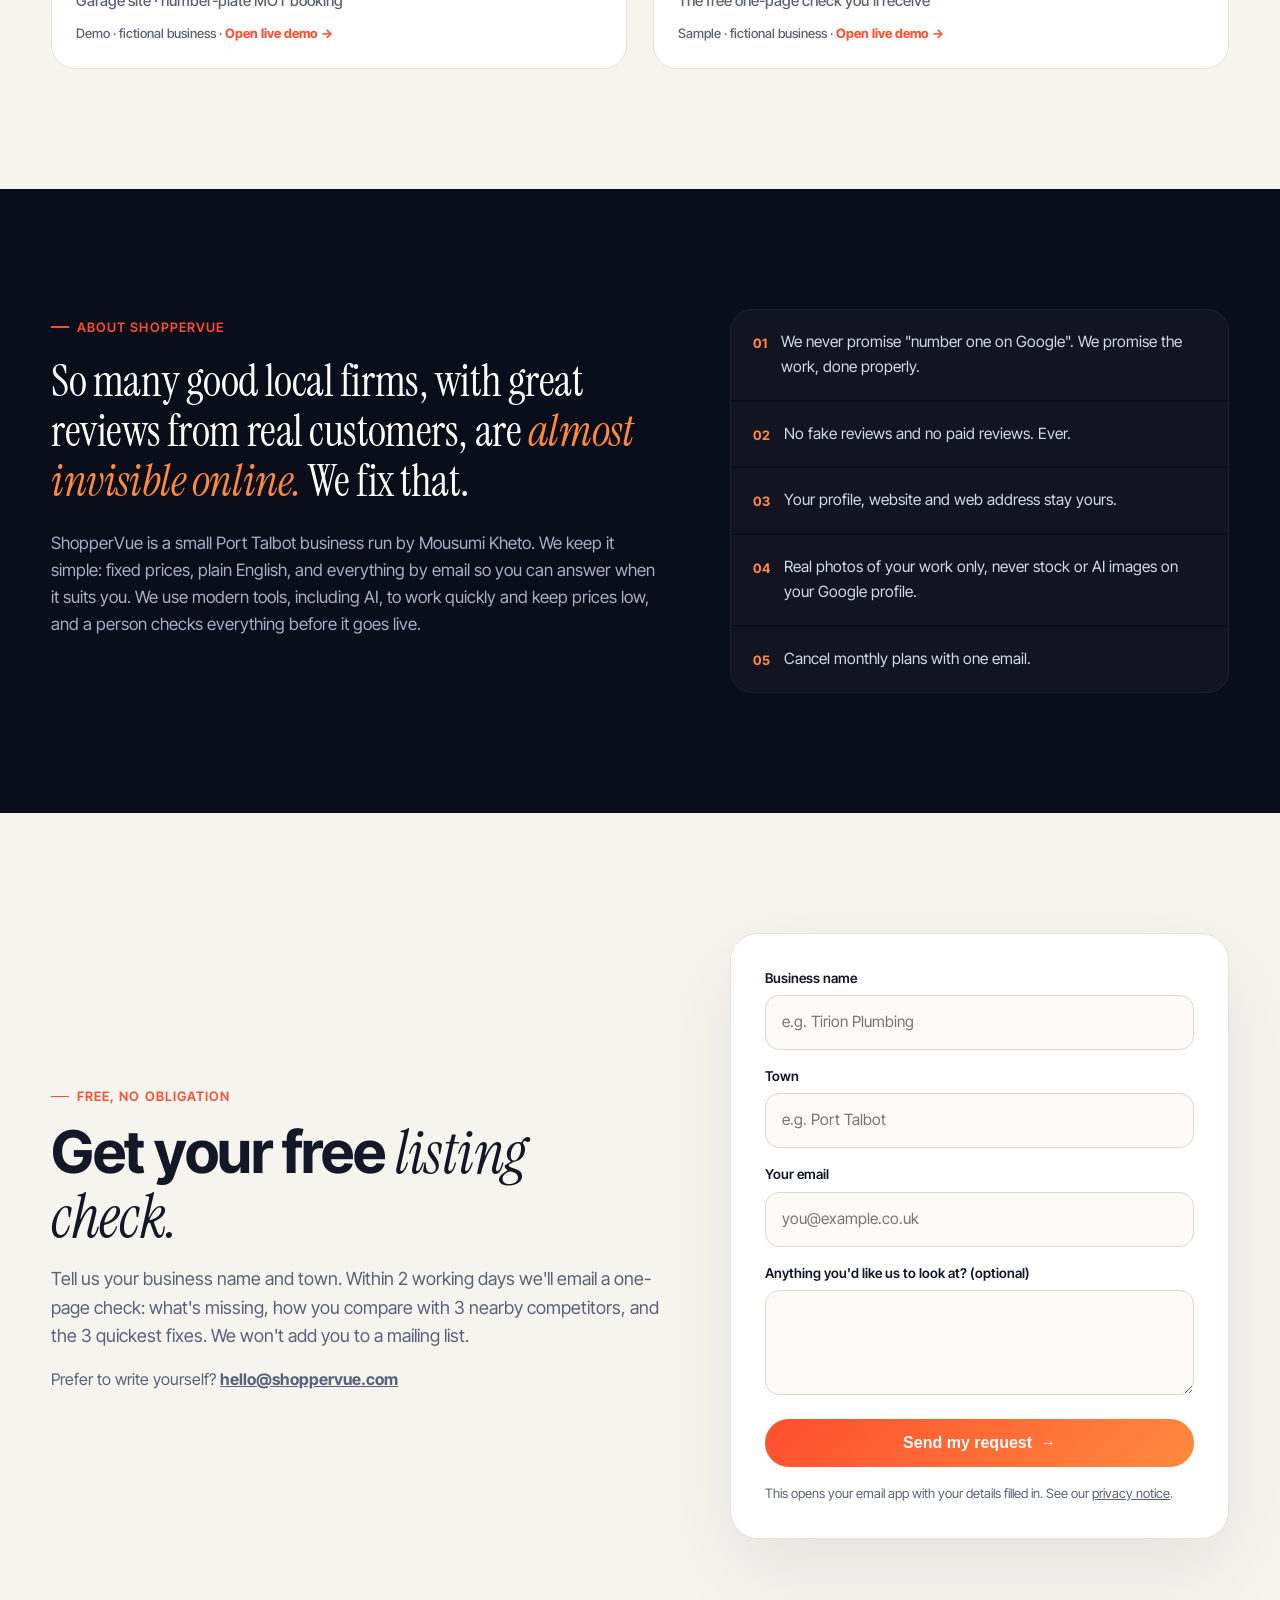
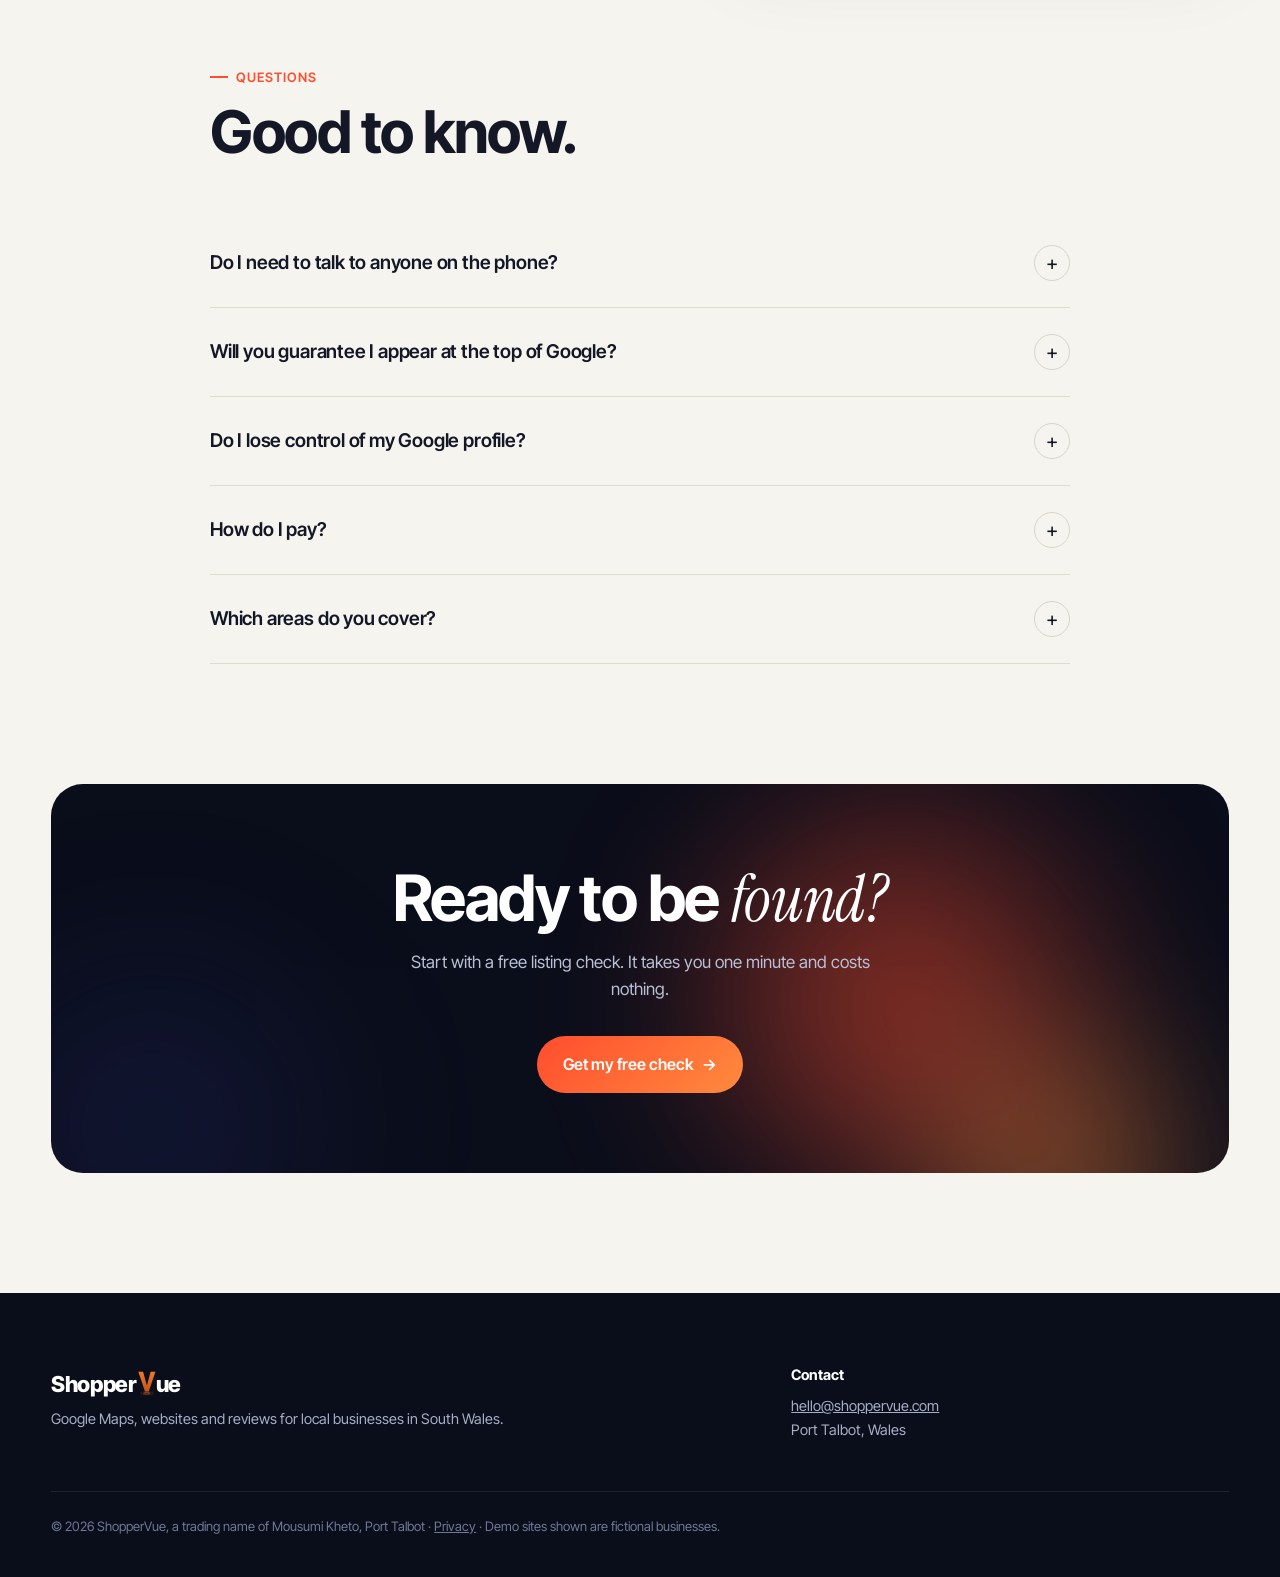
==== commit 78802adc: "Elite demo sites, live-preview work cards, logo alignment, footer tidy, badge fix Co-Authored-By: Cl" ====
--- a/index.html
+++ b/index.html
@@ -33,9 +33,9 @@
 .nav{position:fixed;inset:14px 0 auto;z-index:50;display:flex;justify-content:center;pointer-events:none}
 .nav-in{pointer-events:auto;display:flex;align-items:center;gap:28px;padding:10px 10px 10px 20px;border-radius:999px;background:rgba(14,18,36,.55);backdrop-filter:blur(16px) saturate(1.4);-webkit-backdrop-filter:blur(16px) saturate(1.4);border:1px solid var(--line);color:#fff;transition:background .4s var(--ease),box-shadow .4s}
 .nav.solid .nav-in{background:rgba(14,18,36,.86);box-shadow:0 10px 40px rgba(0,0,0,.25)}
-.logo{display:flex;align-items:center;gap:9px;font-weight:800;font-size:18px;text-decoration:none;letter-spacing:-.02em}
+.logo{display:flex;align-items:center;line-height:1;gap:9px;font-weight:800;font-size:18px;text-decoration:none;letter-spacing:-.02em}
 .lw{display:inline-flex;align-items:baseline;font-size:20px}
-.vmark{width:1.25em;height:1.5em;margin:0 -.17em 0 -.08em;transform:translateY(.38em);overflow:visible}
+.vmark{width:1.08em;height:1.3em;margin:0 -.15em 0 -.07em;transform:translateY(.24em);overflow:visible}
 .rp1,.rp2{transform-box:fill-box;transform-origin:center;animation:ping 3.2s ease-out infinite}
 .rp2{animation-delay:.5s}
 @keyframes ping{0%{transform:scale(.6);opacity:0}25%{opacity:1}100%{transform:scale(1.35);opacity:0}}
@@ -61,7 +61,7 @@
 @keyframes drift{to{transform:translate(-8%,6%) scale(1.15)}}
 .grid-bg{position:absolute;inset:0;z-index:-1;background-image:linear-gradient(var(--line) 1px,transparent 1px),linear-gradient(90deg,var(--line) 1px,transparent 1px);background-size:64px 64px;mask-image:radial-gradient(ellipse 80% 60% at 50% 30%,#000 30%,transparent 75%)}
 .hero-in{display:grid;grid-template-columns:1.05fr .95fr;gap:56px;align-items:center}
-.badge{display:inline-flex;align-items:center;gap:10px;padding:6px 14px 6px 6px;border-radius:999px;background:rgba(255,255,255,.06);border:1px solid var(--line);font-size:13.5px;color:#d6dbea}
+.badge{display:inline-flex;align-items:center;gap:10px;padding:6px 14px 6px 6px;border-radius:999px;background:#151a30;box-shadow:0 0 0 6px #0a0d1a;border:1px solid var(--line);font-size:13.5px;color:#d6dbea}
 .badge b{background:var(--green);color:#04210f;border-radius:999px;padding:3px 9px;font-size:12px}
 .hero h1{font-size:clamp(44px,6.4vw,84px);margin:22px 0 22px}
 .hero h1 em.s,.hero h1 em.s span{background:linear-gradient(100deg,#ff8a3d,#ff4d2e 60%,#ff6fa0);-webkit-background-clip:text;background-clip:text;color:transparent;padding-right:.06em}
@@ -162,16 +162,19 @@
 .step p{color:var(--soft);font-size:15px}
 
 /* work */
-.wgrid{display:grid;grid-template-columns:repeat(4,1fr);gap:18px}
-.wk{text-decoration:none;border-radius:var(--r);overflow:hidden;background:#fff;border:1px solid #e6e2d8;transition:transform .5s var(--ease),box-shadow .5s}
-.wk:hover{transform:translateY(-8px) rotate(-.4deg);box-shadow:0 30px 60px rgba(20,23,38,.14)}
-.thumb{height:210px;position:relative;overflow:hidden;padding:18px;color:#fff;display:flex;flex-direction:column;justify-content:flex-end}
-.thumb .bw{position:absolute;inset:16px 16px auto;height:120px;border-radius:10px;background:rgba(255,255,255,.12);border:1px solid rgba(255,255,255,.18);transition:transform .6s var(--ease)}
-.thumb .bw::before{content:"";position:absolute;top:10px;left:12px;width:36px;height:6px;border-radius:3px;background:rgba(255,255,255,.5);box-shadow:0 18px 0 -1px rgba(255,255,255,.35),40px 18px 0 -1px rgba(255,255,255,.2),0 36px 0 6px rgba(255,255,255,.25)}
-.wk:hover .bw{transform:translateY(-8px) scale(1.03)}
-.thumb b{position:relative;font-size:18px;letter-spacing:-.02em}
-.meta{padding:18px 20px 22px;font-weight:600;font-size:15px}
-.meta span{display:block;font-weight:400;color:var(--soft);font-size:13px;margin-top:4px}
+.wgrid{display:grid;grid-template-columns:repeat(2,1fr);gap:26px}
+.wk{text-decoration:none;border-radius:24px;overflow:hidden;background:#fff;border:1px solid #e6e2d8;transition:transform .6s var(--ease),box-shadow .6s;display:block}
+.wk:hover{transform:translateY(-8px);box-shadow:0 40px 80px rgba(20,23,38,.16)}
+.bf{margin:14px 14px 0;border-radius:14px 14px 0 0;overflow:hidden;background:#1b1f30;box-shadow:0 10px 30px rgba(20,23,38,.12)}
+.bar{display:flex;align-items:center;gap:6px;padding:10px 12px;background:#1b1f30}
+.bar i{width:9px;height:9px;border-radius:50%;background:#3a4060}.bar i:nth-child(1){background:#ff5f57}.bar i:nth-child(2){background:#febc2e}.bar i:nth-child(3){background:#28c840}
+.bar span{margin-left:10px;flex:1;background:#262b42;border-radius:6px;padding:3px 10px;font-size:11.5px;color:#9aa3bd}
+.shot{height:330px;background-size:100% auto;background-position:50% 0;background-repeat:no-repeat;background-color:#fff;transition:background-position 7s cubic-bezier(.45,0,.25,1)}
+.wk:hover .shot{background-position:50% 100%}
+.meta{padding:20px 24px 24px;font-weight:700;font-size:19px;letter-spacing:-.02em}
+.meta em{display:block;font-style:normal;font-weight:500;font-size:15px;color:var(--soft);letter-spacing:0;margin-top:2px}
+.meta span{display:block;font-weight:500;color:var(--soft);font-size:13px;margin-top:10px;letter-spacing:0}
+.meta span b{color:var(--red)}
 
 /* about */
 .about{background:var(--ink);color:#fff}
@@ -209,7 +212,7 @@
 .final-in h2{font-size:clamp(38px,5vw,66px)}
 .final-in p{color:#b9c0d6;margin:16px auto 32px;max-width:520px}
 footer{background:var(--ink);color:#a7aec5;padding:70px 0 40px;font-size:14.5px}
-.cols{display:grid;grid-template-columns:1.4fr 1fr 1.2fr;gap:40px}
+.cols{display:grid;grid-template-columns:1.6fr 1fr;gap:40px}
 footer .logo{color:#fff;margin-bottom:12px}
 footer b{color:#fff;display:block;margin-bottom:8px}
 .legal{border-top:1px solid var(--line);margin-top:50px;padding-top:24px;font-size:13px;color:#6f7896}
@@ -349,12 +352,12 @@
 
 <section id="work">
   <div class="wrap">
-    <div class="head rv"><span class="eyebrow">Our work</span><h2>See exactly <em class="s">what you get.</em></h2><p>We're new, so these are demo projects for made-up businesses, built to show the finished product. Click one to open the full site.</p></div>
+    <div class="head rv"><span class="eyebrow">Our work</span><h2>See exactly <em class="s">what you get.</em></h2><p>We're new, so these are demo sites for made-up businesses, built to the same standard as your site would be. Hover to scroll, click to open.</p></div>
     <div class="wgrid">
-      <a class="wk rv" href="demo-plumber.html"><div class="thumb" style="background:linear-gradient(135deg,#2b6cff,#0a2a7a)"><div class="bw"></div><b>Tirion Plumbing &amp; Heating</b></div><div class="meta">One-page trade website<span>Demo · fictional business</span></div></a>
-      <a class="wk rv d1" href="demo-barber.html"><div class="thumb" style="background:linear-gradient(135deg,#3a2e22,#111)"><div class="bw"></div><b>Gwennol Barbers</b></div><div class="meta">Salon site with prices and booking<span>Demo · fictional business</span></div></a>
-      <a class="wk rv d2" href="demo-garage.html"><div class="thumb" style="background:linear-gradient(135deg,#ff6a3d,#a3180a)"><div class="bw"></div><b>Lanes End MOT &amp; Service</b></div><div class="meta">Garage site with MOT booking form<span>Demo · fictional business</span></div></a>
-      <a class="wk rv d3" href="demo-health-check.html"><div class="thumb" style="background:linear-gradient(135deg,#21c07a,#0b5a35)"><div class="bw"></div><b>Sample listing check</b></div><div class="meta">The free one-page check you'll get<span>Sample · fictional business</span></div></a>
+      <a class="wk rv" href="demo-plumber.html"><div class="bf"><div class="bar"><i></i><i></i><i></i><span>tirionplumbing.demo</span></div><div class="shot" style="background-image:url(img/demo-plumber.jpg)"></div></div><div class="meta">Tirion Plumbing &amp; Heating<em>Trade site · call, WhatsApp, live opening hours</em><span>Demo · fictional business · <b>Open live demo →</b></span></div></a>
+      <a class="wk rv d1" href="demo-barber.html"><div class="bf"><div class="bar"><i></i><i></i><i></i><span>gwennolbarbers.demo</span></div><div class="shot" style="background-image:url(img/demo-barber.jpg)"></div></div><div class="meta">Gwennol Barbers<em>Salon site · price list, booking, open-now status</em><span>Demo · fictional business · <b>Open live demo →</b></span></div></a>
+      <a class="wk rv d2" href="demo-garage.html"><div class="bf"><div class="bar"><i></i><i></i><i></i><span>lanesendmot.demo</span></div><div class="shot" style="background-image:url(img/demo-garage.jpg)"></div></div><div class="meta">Lanes End MOT &amp; Service<em>Garage site · number-plate MOT booking</em><span>Demo · fictional business · <b>Open live demo →</b></span></div></a>
+      <a class="wk rv d3" href="demo-health-check.html"><div class="bf"><div class="bar"><i></i><i></i><i></i><span>shoppervue.com/check</span></div><div class="shot" style="background-image:url(img/demo-health-check.jpg)"></div></div><div class="meta">Sample listing check<em>The free one-page check you'll receive</em><span>Sample · fictional business · <b>Open live demo →</b></span></div></a>
     </div>
   </div>
 </section>
@@ -422,9 +425,8 @@
   <div class="cols">
     <div><a class="logo" href="#top" aria-label="ShopperVue home"><span class="lw">Shopper<svg class="vmark" viewBox="-8 -6 100 120" aria-hidden="true"><defs><linearGradient id="vg2" x1="0" y1="0" x2="0" y2="1"><stop offset="0" stop-color="#ef7a2a"/><stop offset="1" stop-color="#c2531a"/></linearGradient></defs><path d="M6 8h20l16 58L58 8h20L50 92H34Z" fill="url(#vg2)"/><ellipse class="rp1" cx="42" cy="99" rx="14" ry="3.2" fill="none" stroke="#d9651c" stroke-width="2.6"/><ellipse class="rp2" cx="42" cy="99" rx="27" ry="6" fill="none" stroke="#d9651c" stroke-width="2" opacity=".45"/></svg>ue</span></a><p>Google Maps, websites and reviews for local businesses in South Wales.</p></div>
     <div><b>Contact</b><a href="mailto:hello@shoppervue.com">hello@shoppervue.com</a><br>Port Talbot, Wales</div>
-    <div><b>Legal</b>ShopperVue is a trading name of Mousumi Kheto, sole trader, Port Talbot.<br><a href="privacy.html">Privacy notice</a></div>
-  </div>
-  <div class="legal">© 2026 ShopperVue. Demo sites shown are fictional businesses.</div>
+  </div>
+  <div class="legal">© 2026 ShopperVue, a trading name of Mousumi Kheto, Port Talbot · <a href="privacy.html">Privacy</a> · Demo sites shown are fictional businesses.</div>
 </div></footer>
 
 <script>
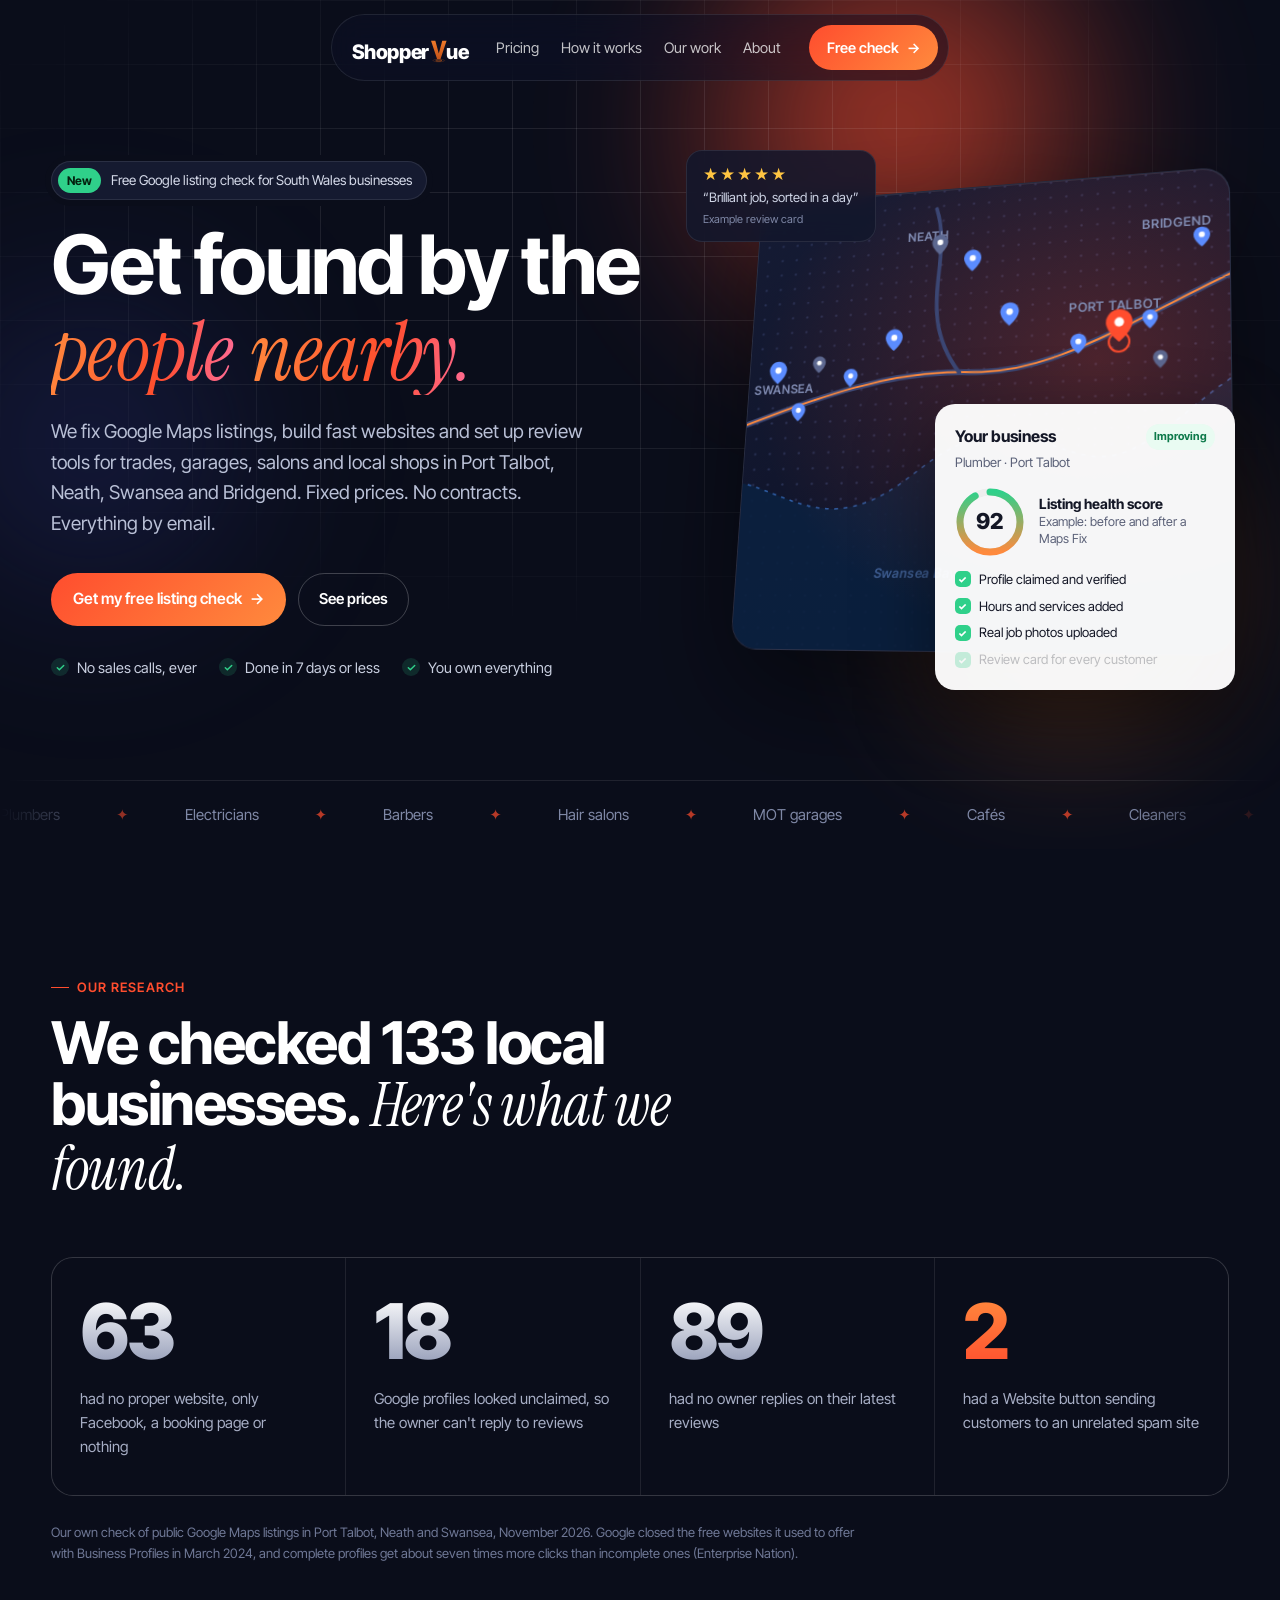
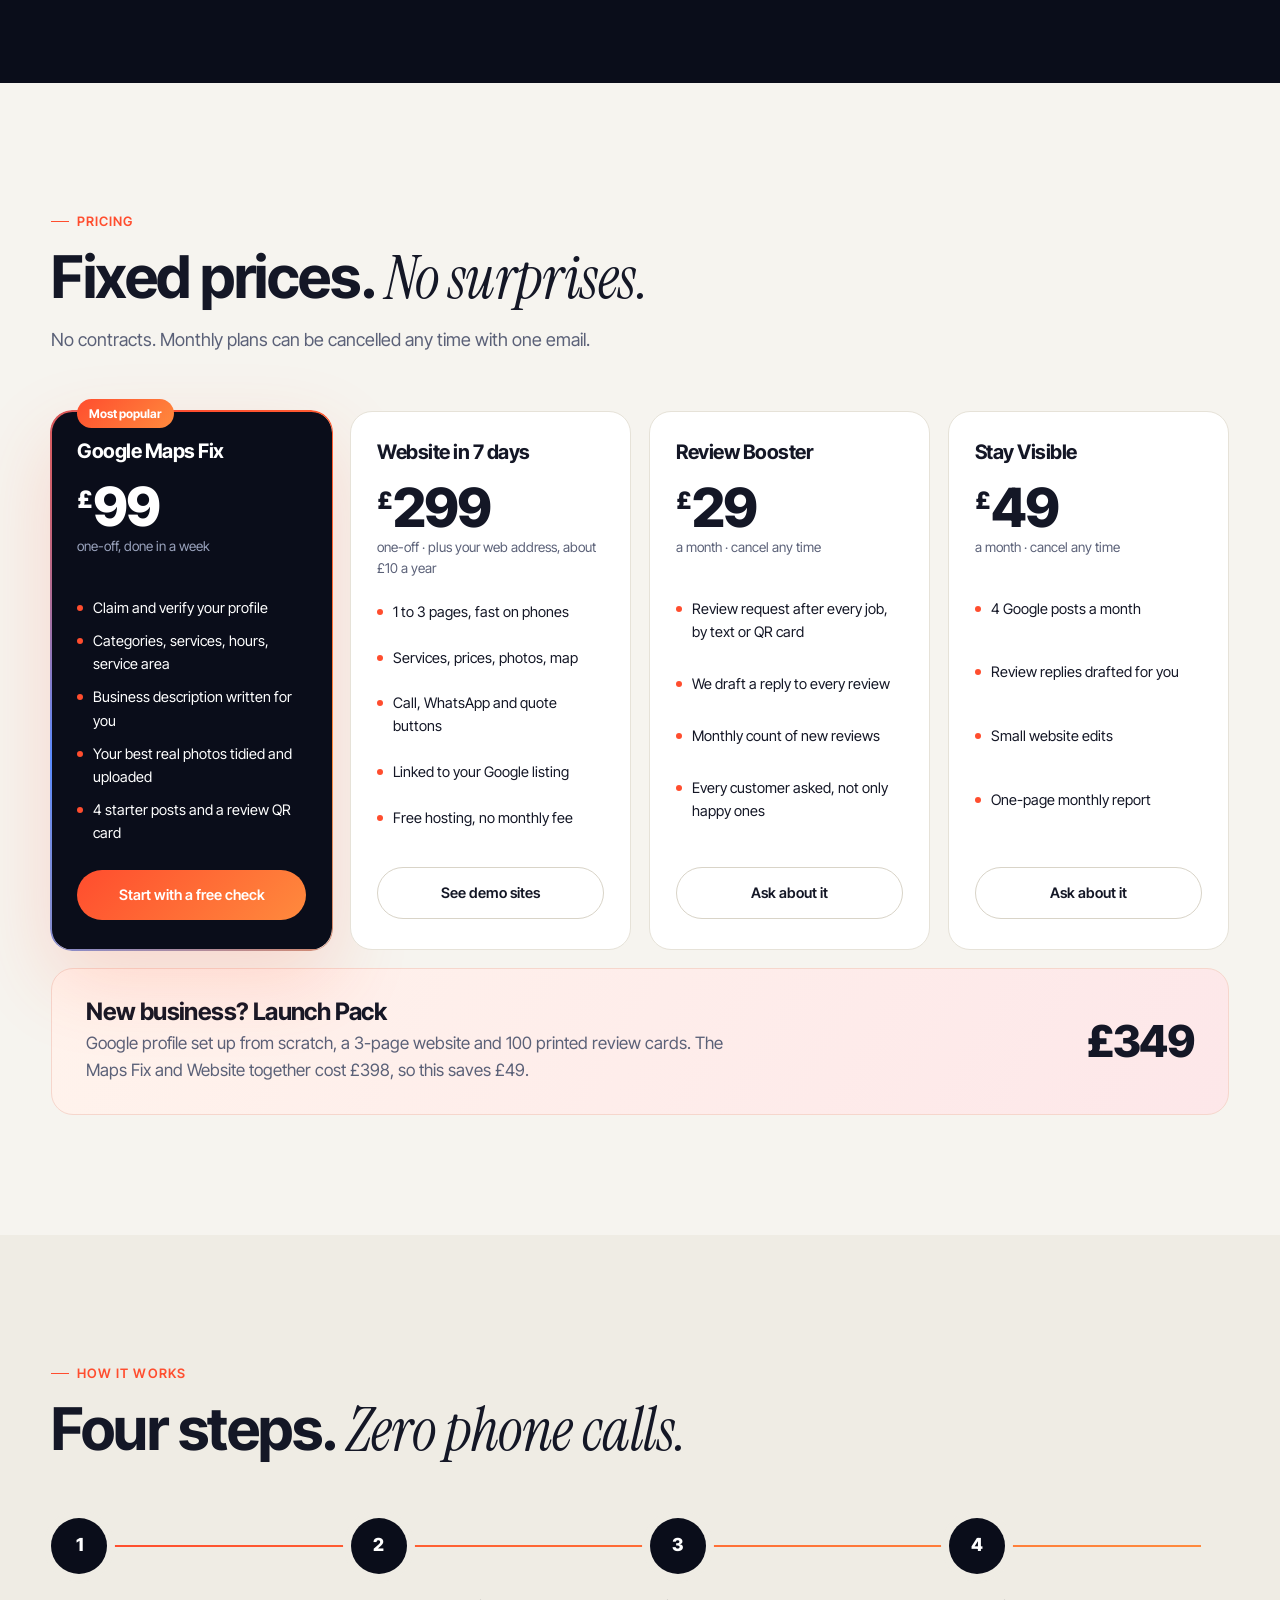
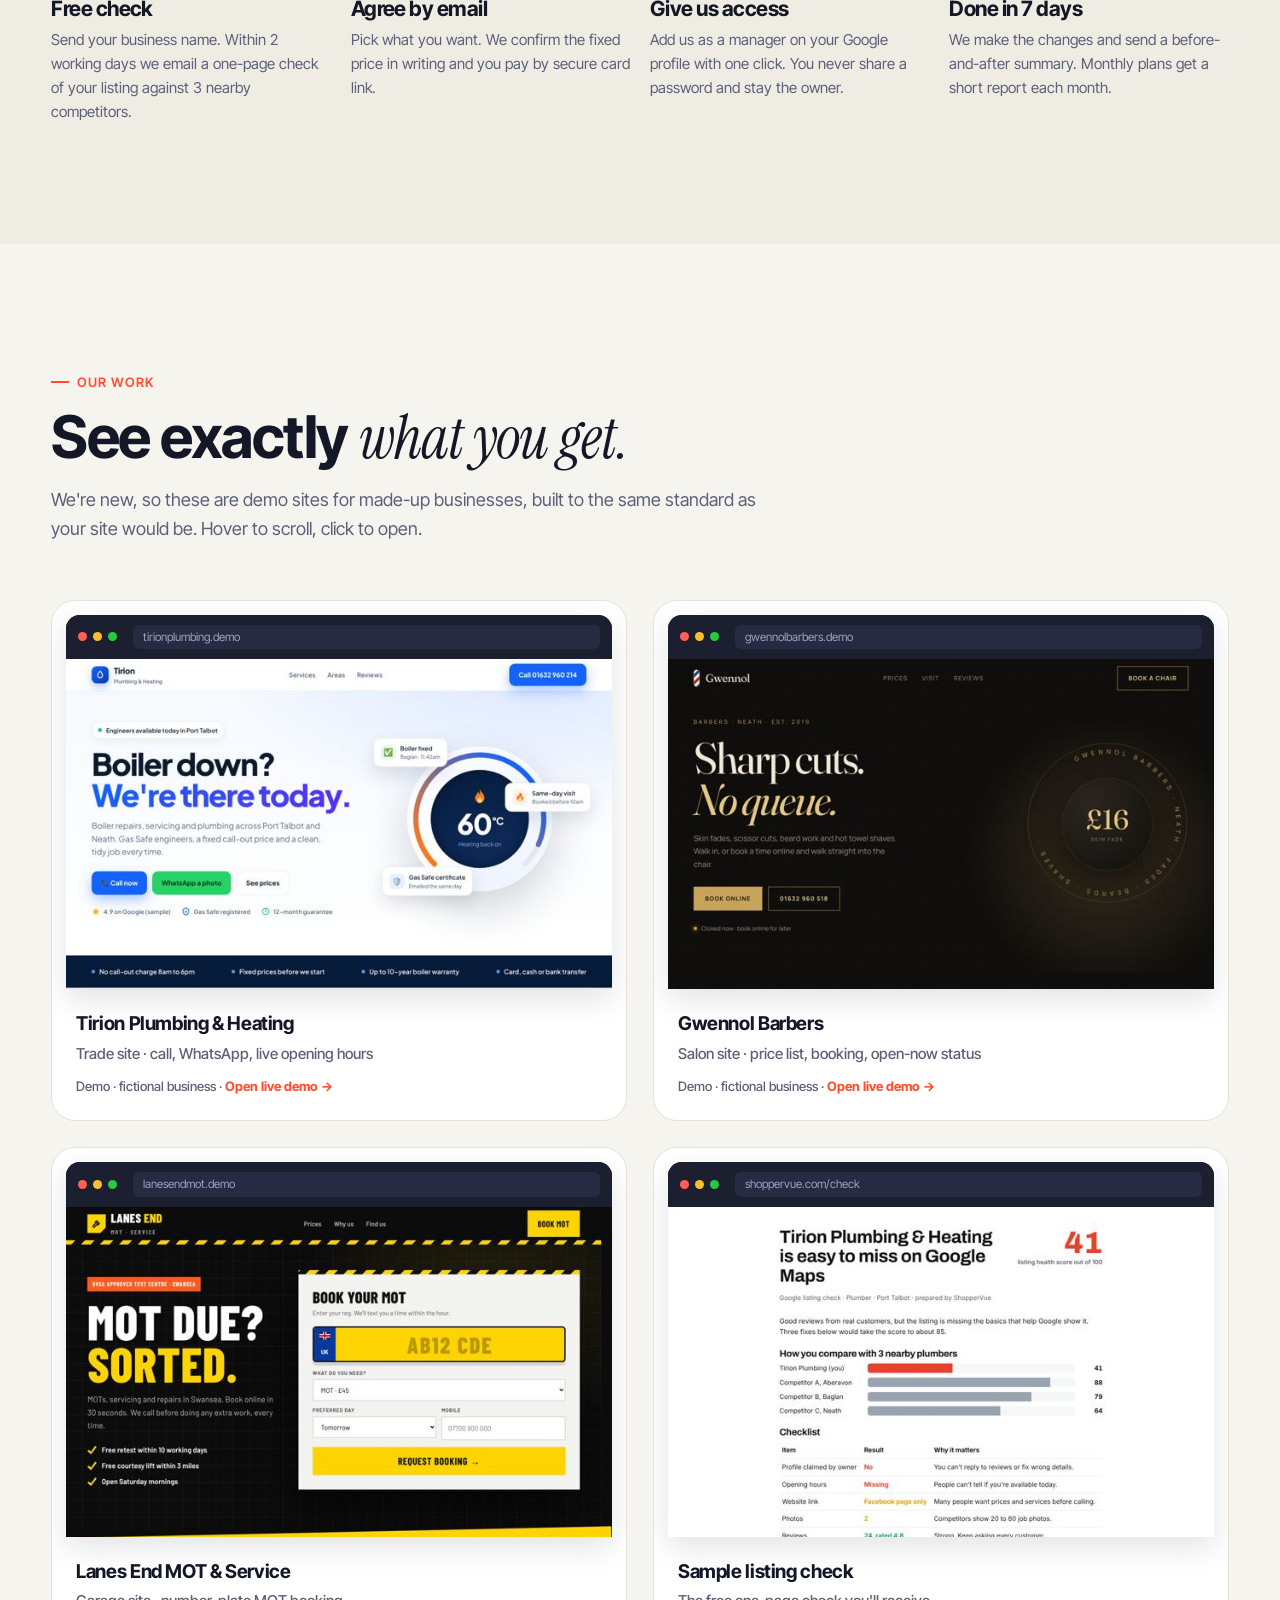
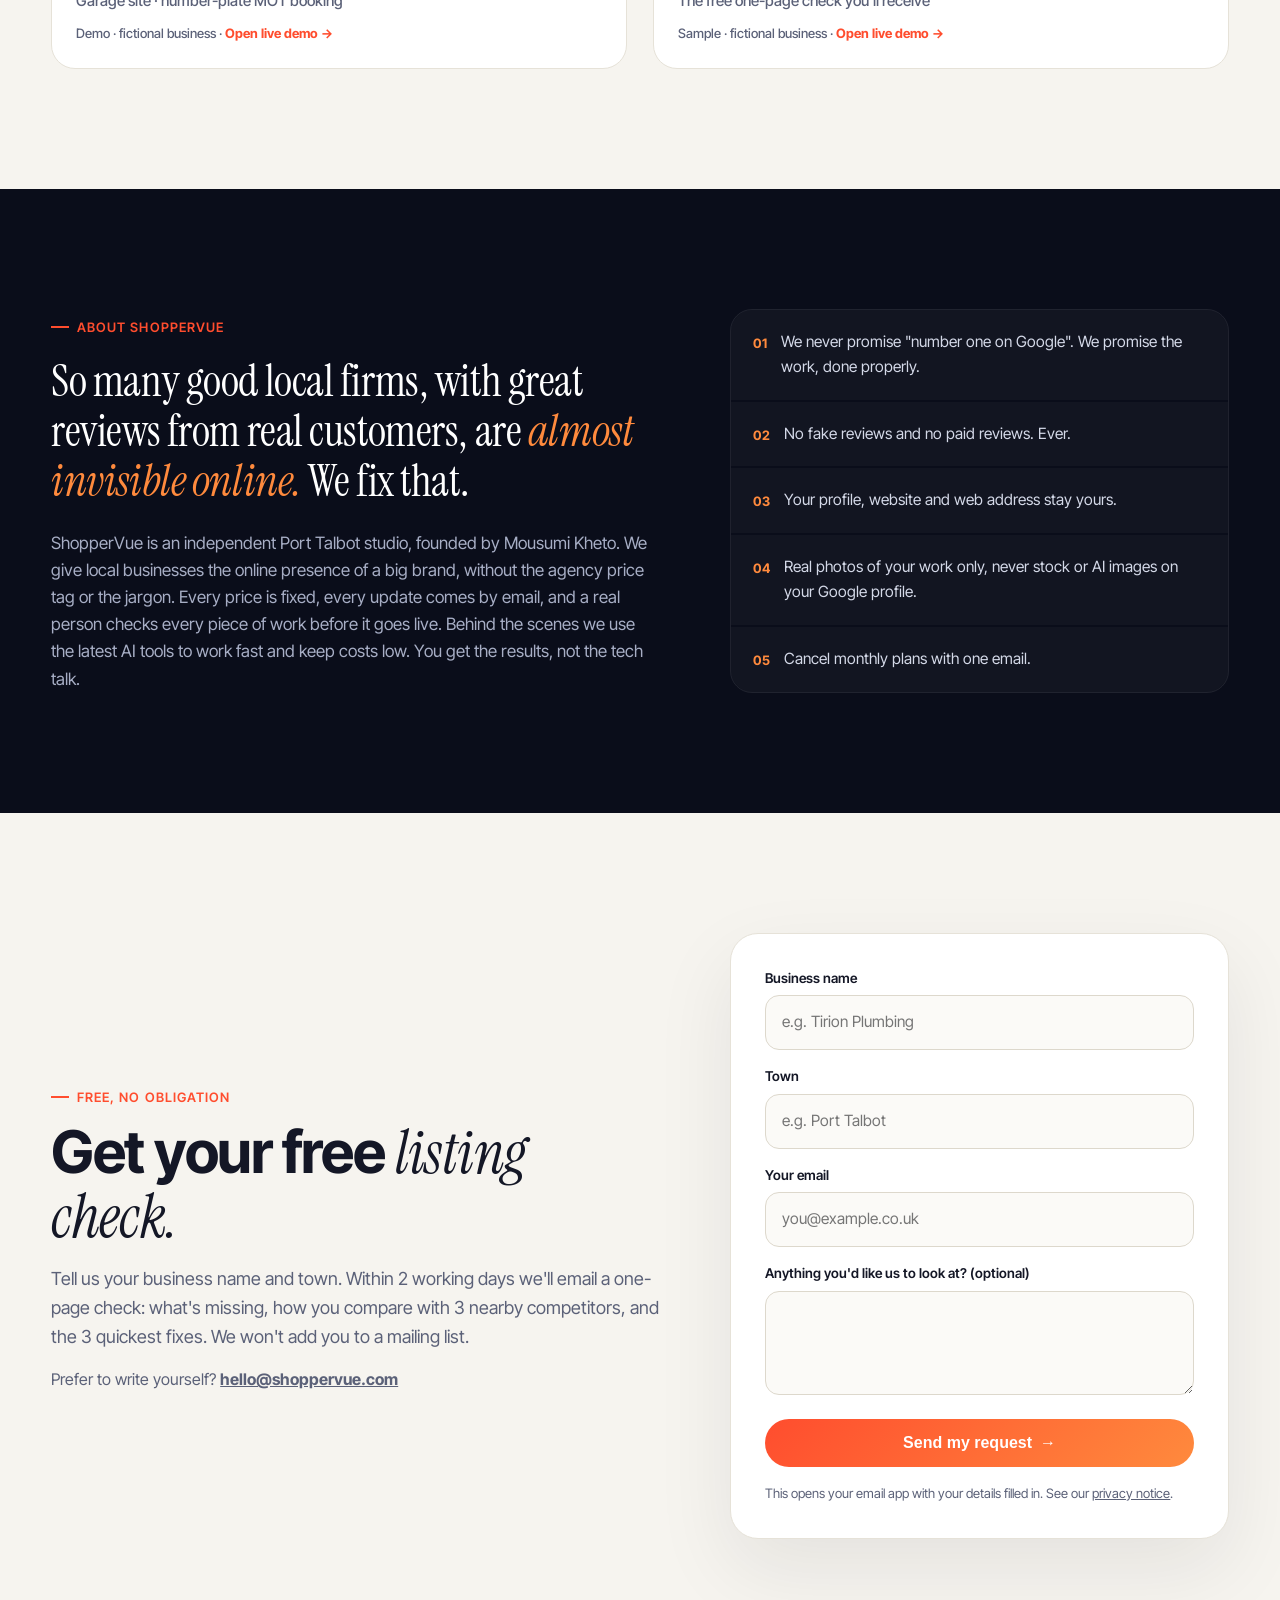
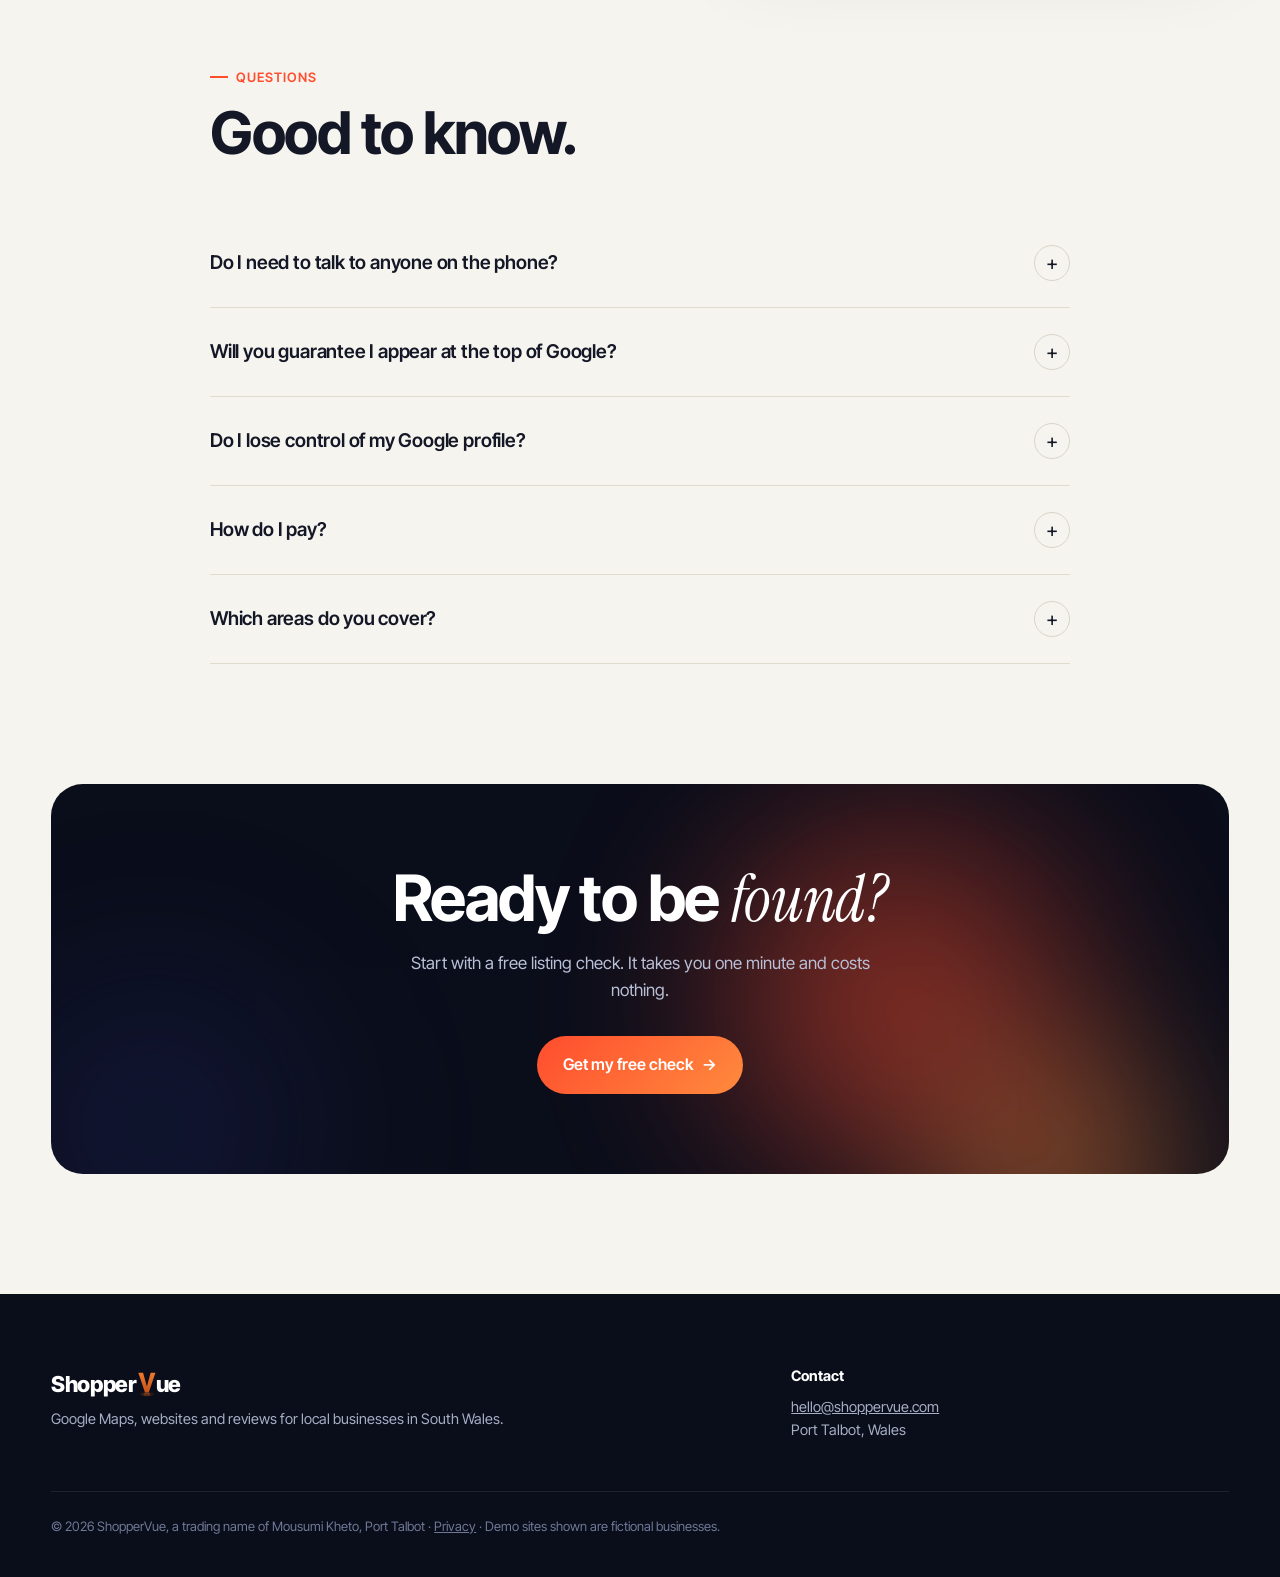
==== commit dff3376f: "Sharper About copy Co-Authored-By: Claude Opus 5.5 <noreply@anthropic.com> Claude-Session: https://c" ====
--- a/index.html
+++ b/index.html
@@ -367,7 +367,7 @@
     <div class="rv">
       <span class="eyebrow">About ShopperVue</span>
       <p class="big" style="margin-top:18px">So many good local firms, with great reviews from real customers, are <em>almost invisible online.</em> We fix that.</p>
-      <p class="sm">ShopperVue is a small Port Talbot business run by Mousumi Kheto. We keep it simple: fixed prices, plain English, and everything by email so you can answer when it suits you. We use modern tools, including AI, to work quickly and keep prices low, and a person checks everything before it goes live.</p>
+      <p class="sm">ShopperVue is an independent Port Talbot studio, founded by Mousumi Kheto. We give local businesses the online presence of a big brand, without the agency price tag or the jargon. Every price is fixed, every update comes by email, and a real person checks every piece of work before it goes live. Behind the scenes we use the latest AI tools to work fast and keep costs low. You get the results, not the tech talk.</p>
     </div>
     <ul class="promise rv d1">
       <li><span>01</span>We never promise "number one on Google". We promise the work, done properly.</li>
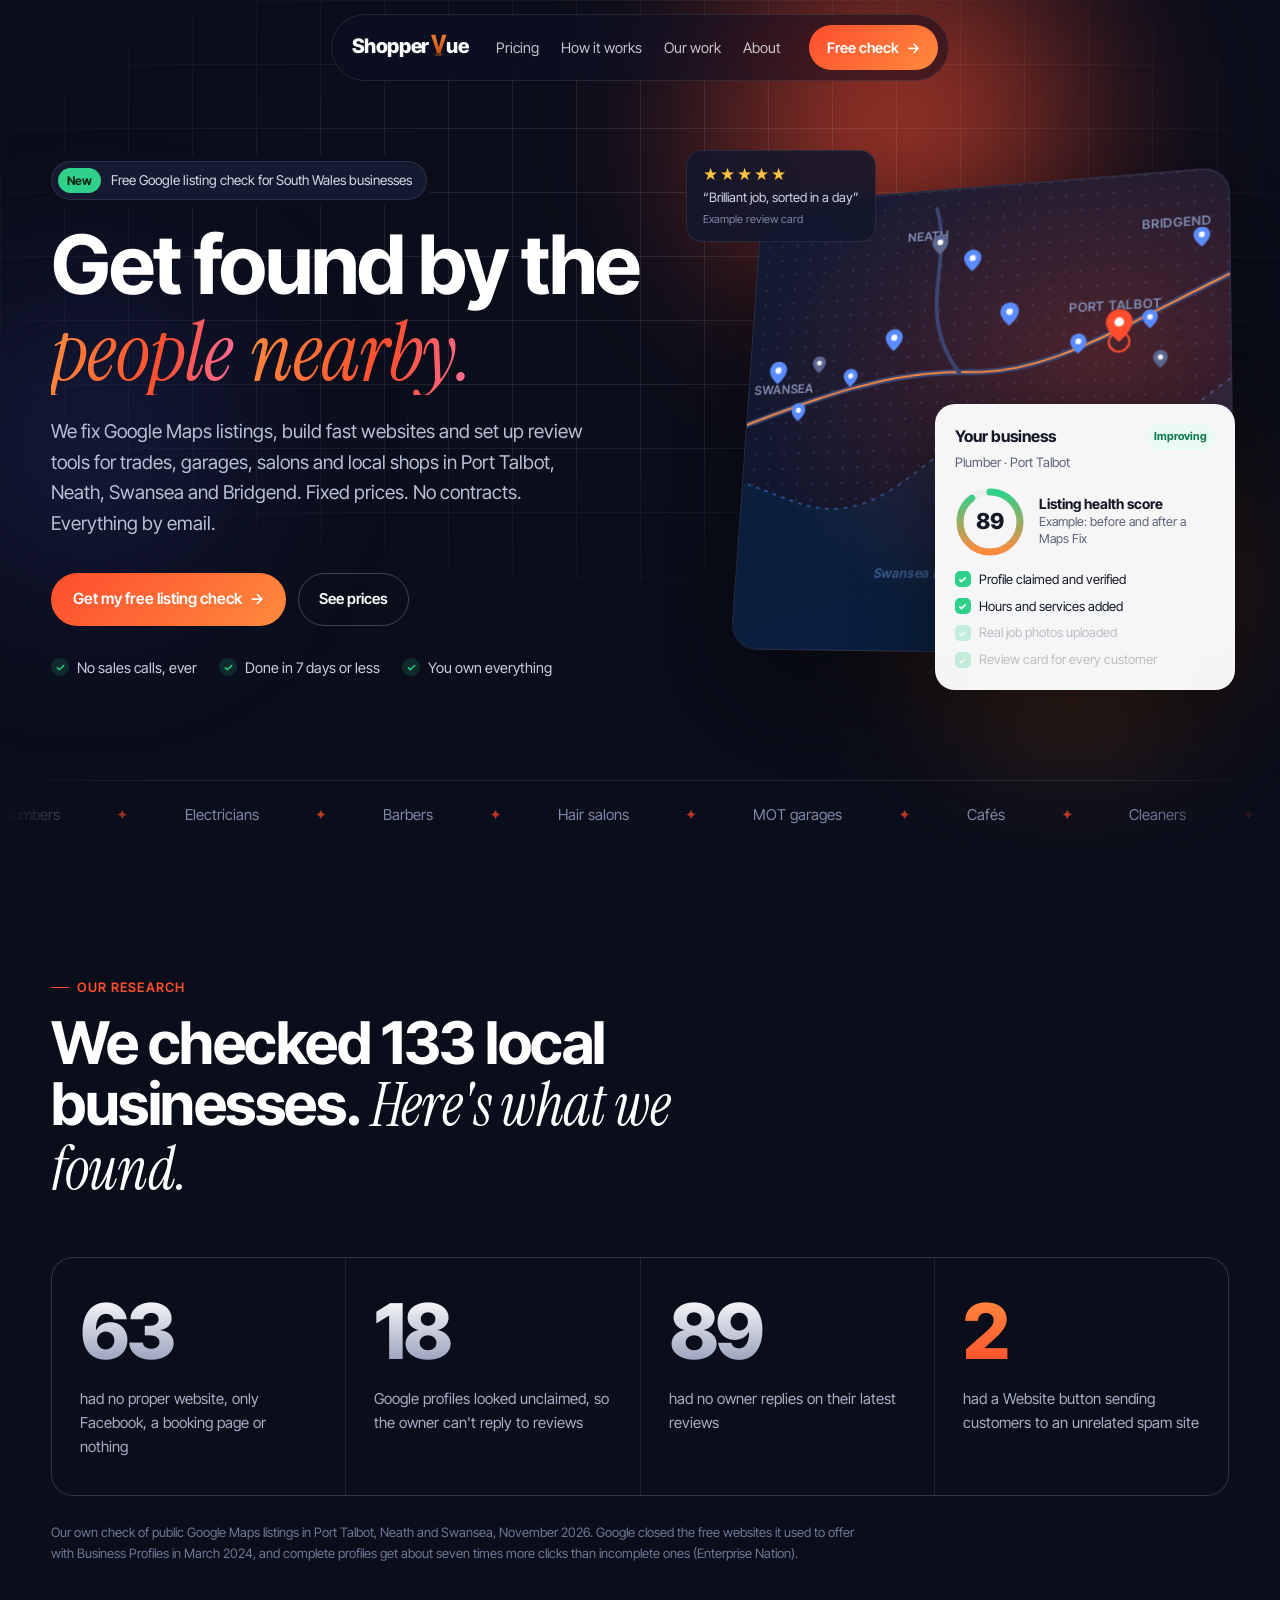
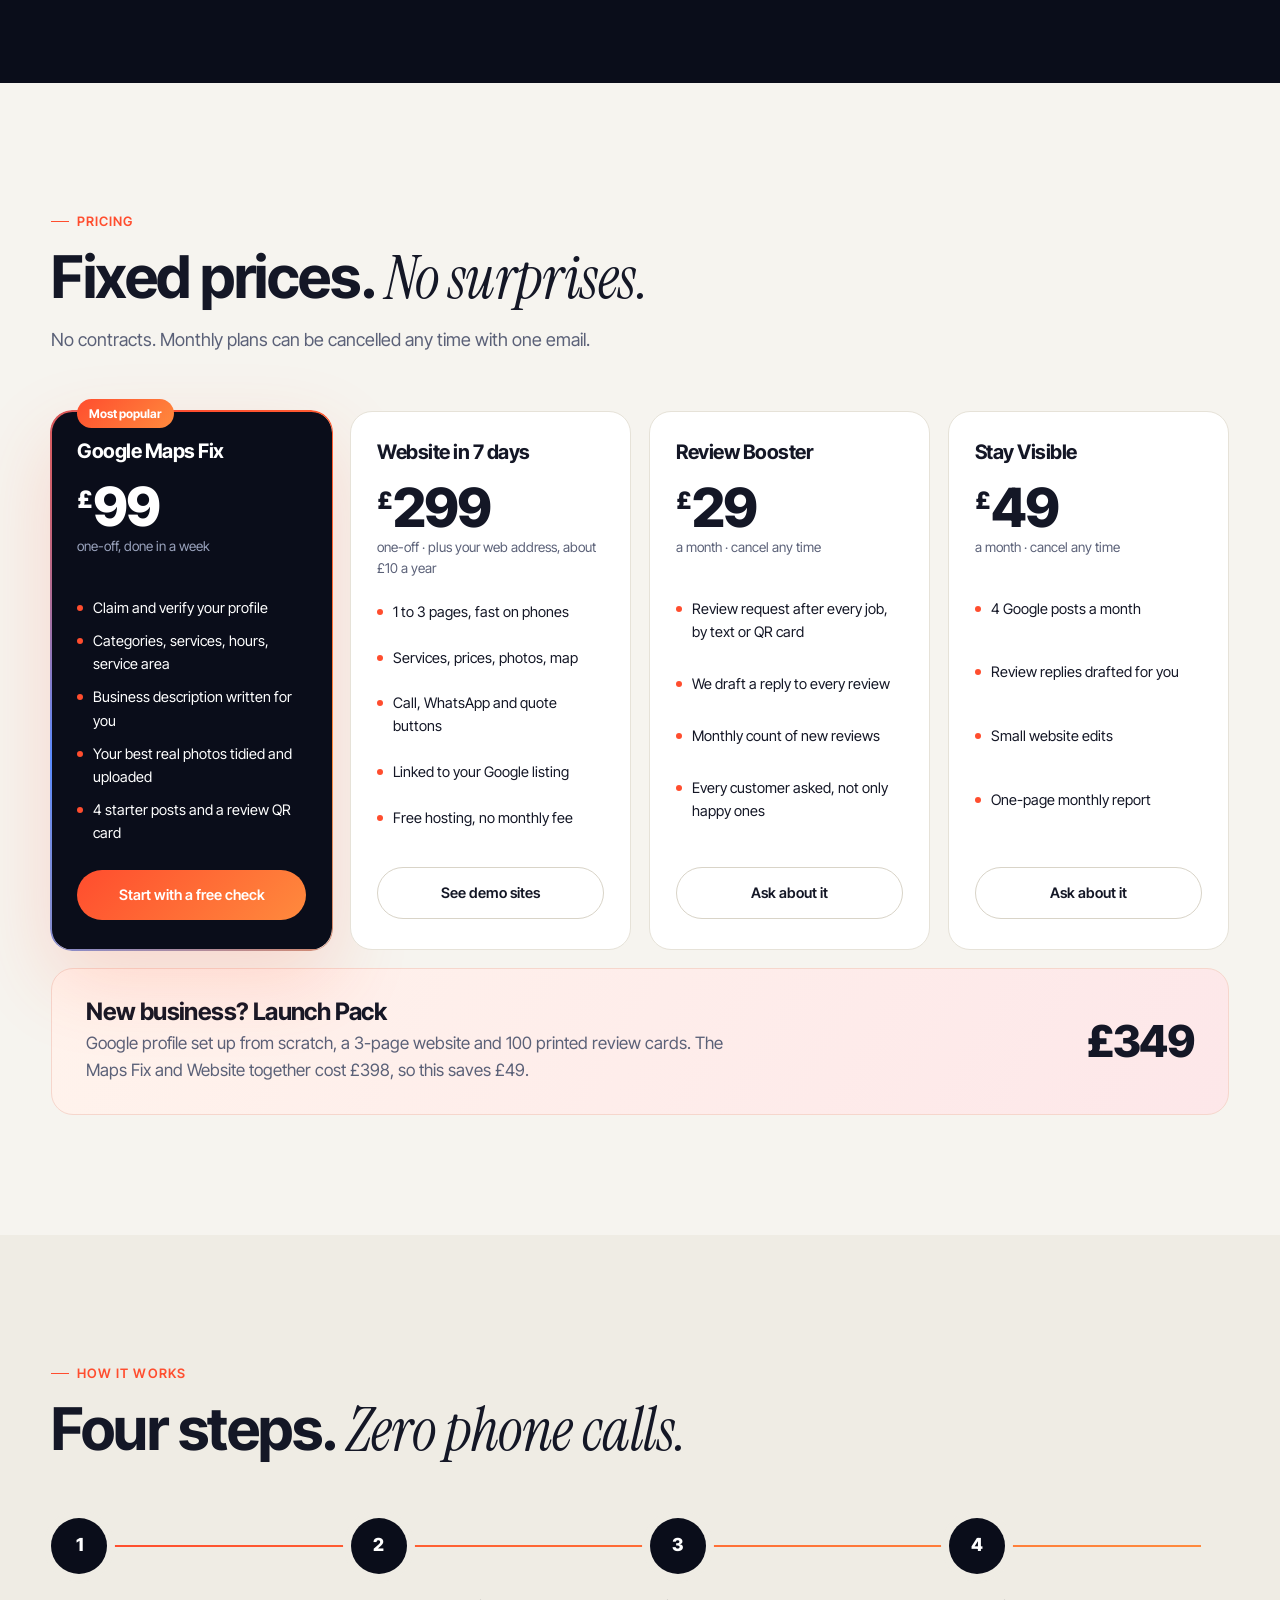
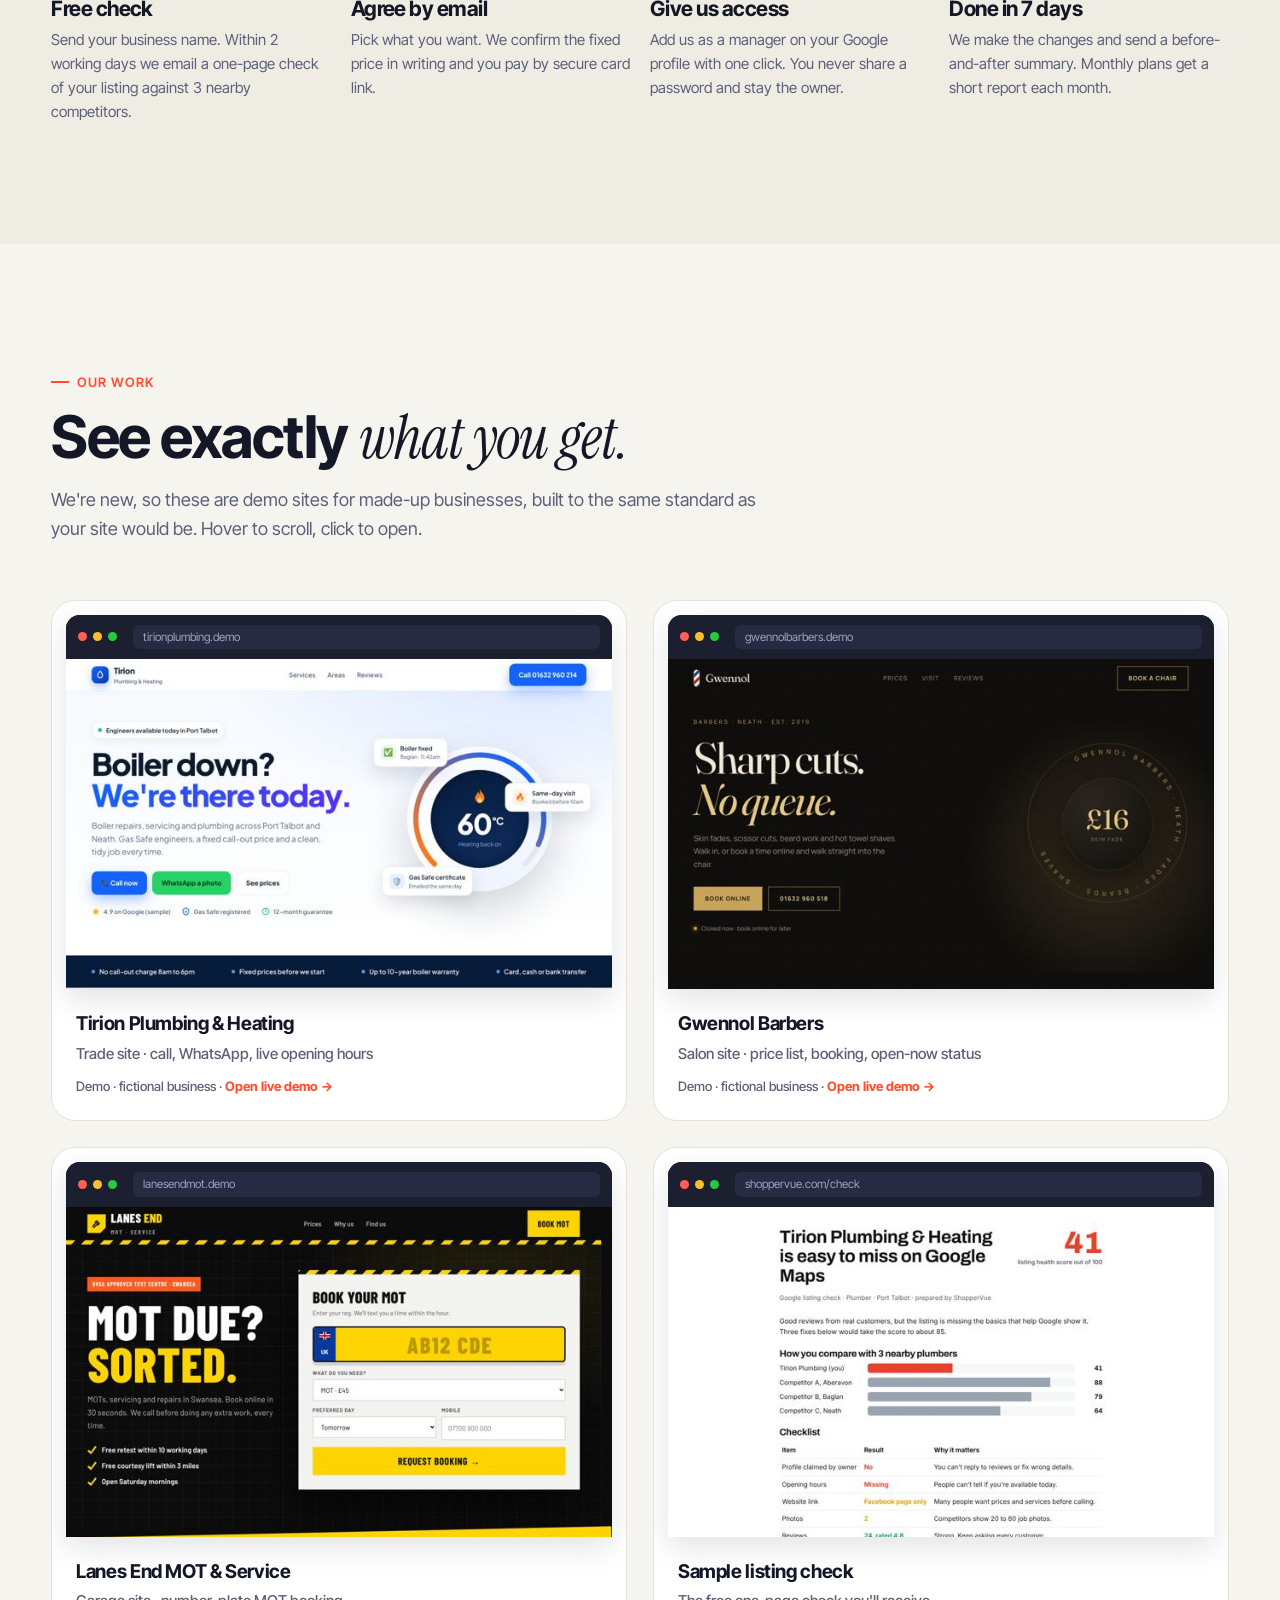
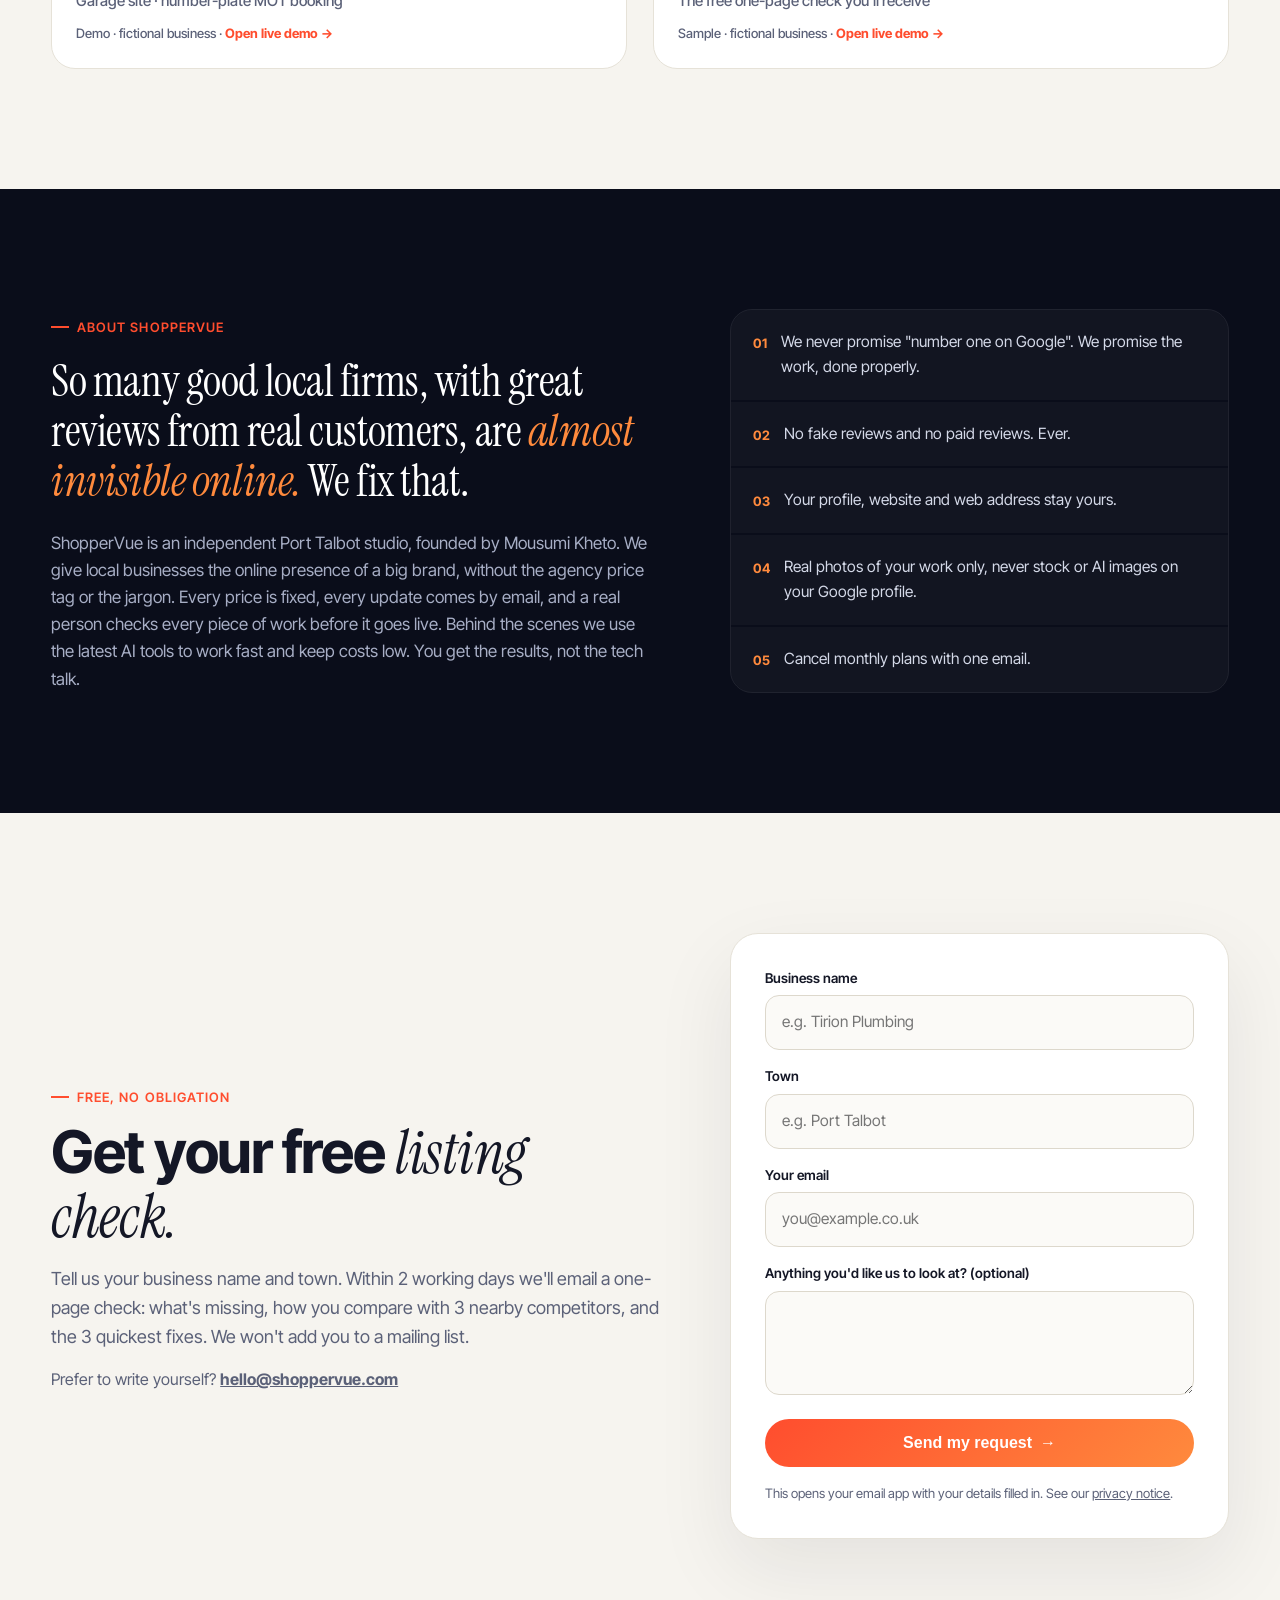
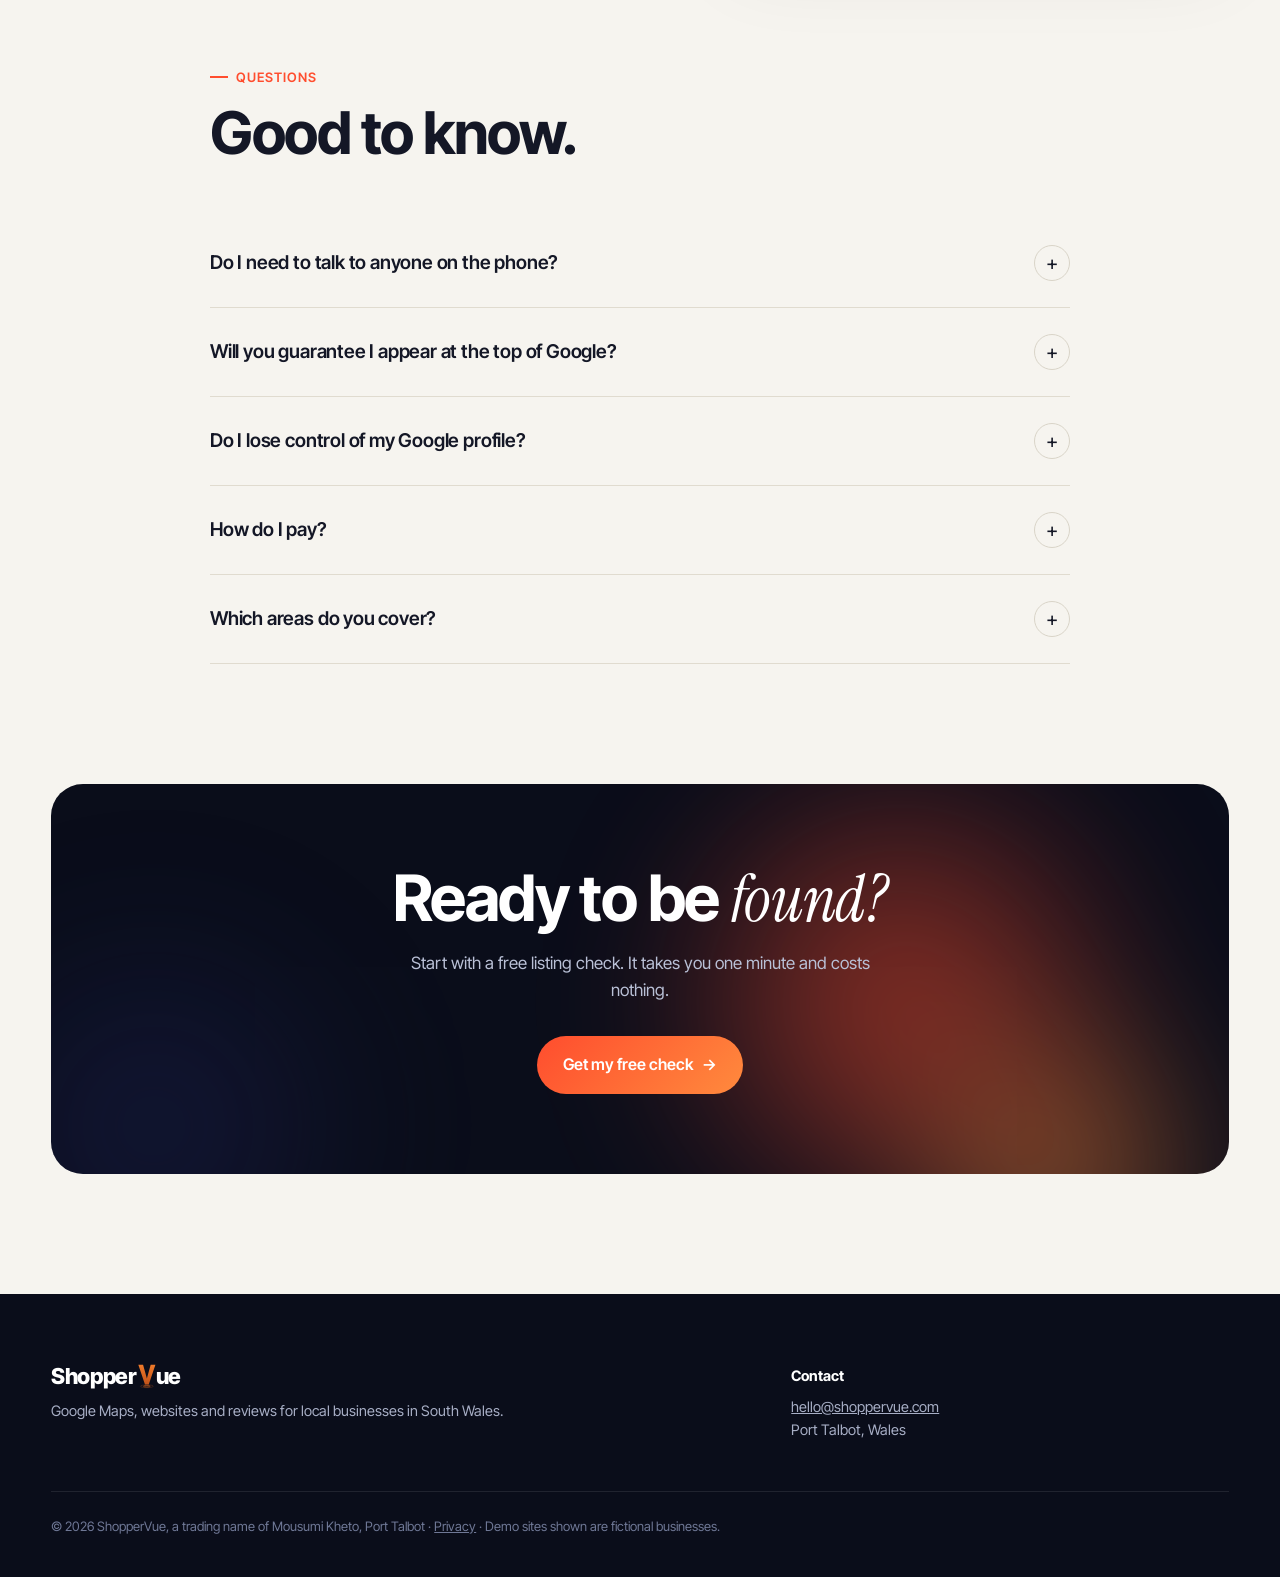
==== commit eeb7e5f9: "Align logo baseline with nav links Co-Authored-By: Claude Opus 5.5 <noreply@anthropic.com> Claude-Se" ====
--- a/index.html
+++ b/index.html
@@ -35,7 +35,8 @@
 .nav.solid .nav-in{background:rgba(14,18,36,.86);box-shadow:0 10px 40px rgba(0,0,0,.25)}
 .logo{display:flex;align-items:center;line-height:1;gap:9px;font-weight:800;font-size:18px;text-decoration:none;letter-spacing:-.02em}
 .lw{display:inline-flex;align-items:baseline;font-size:20px}
-.vmark{width:1.08em;height:1.3em;margin:0 -.15em 0 -.07em;transform:translateY(.24em);overflow:visible}
+.nav .lw{transform:translateY(-3px)}
+.vmark{width:1.08em;height:1.3em;margin:-.36em -.15em 0 -.07em;transform:translateY(.24em);overflow:visible}
 .rp1,.rp2{transform-box:fill-box;transform-origin:center;animation:ping 3.2s ease-out infinite}
 .rp2{animation-delay:.5s}
 @keyframes ping{0%{transform:scale(.6);opacity:0}25%{opacity:1}100%{transform:scale(1.35);opacity:0}}
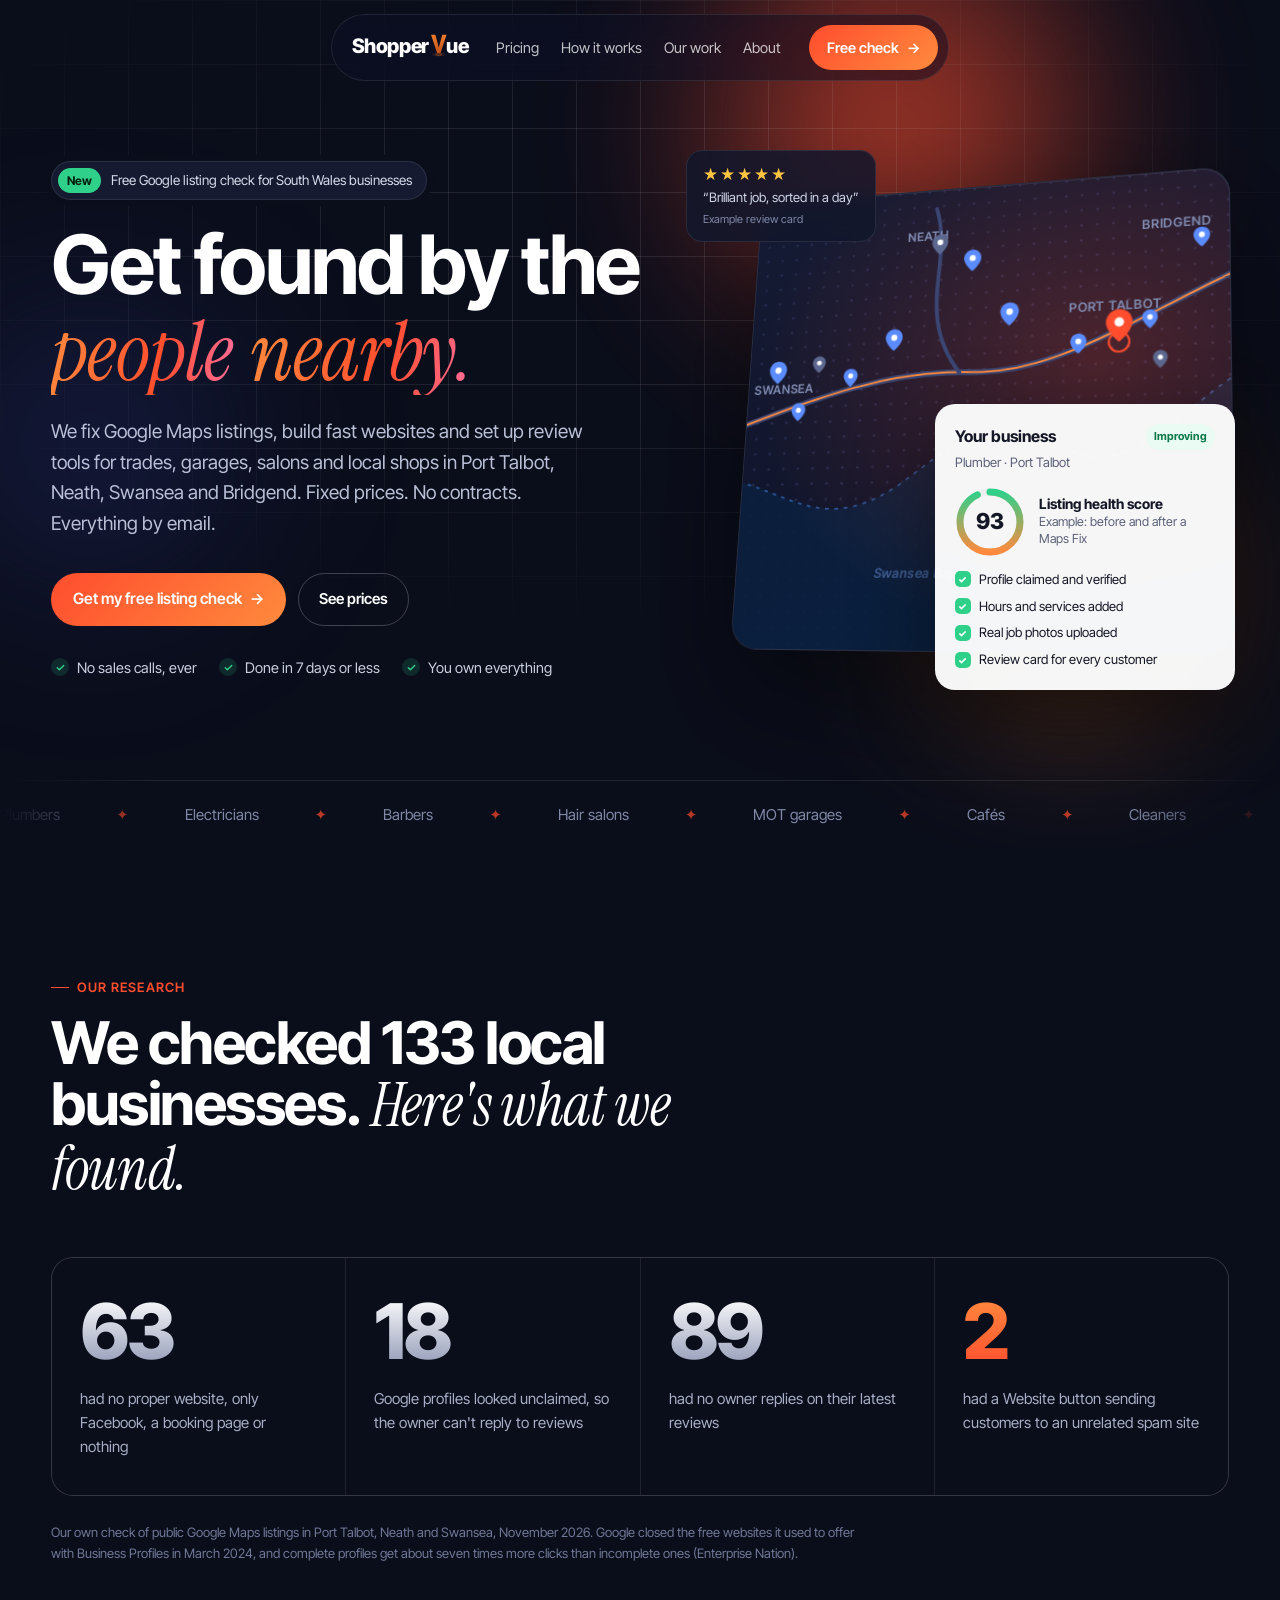
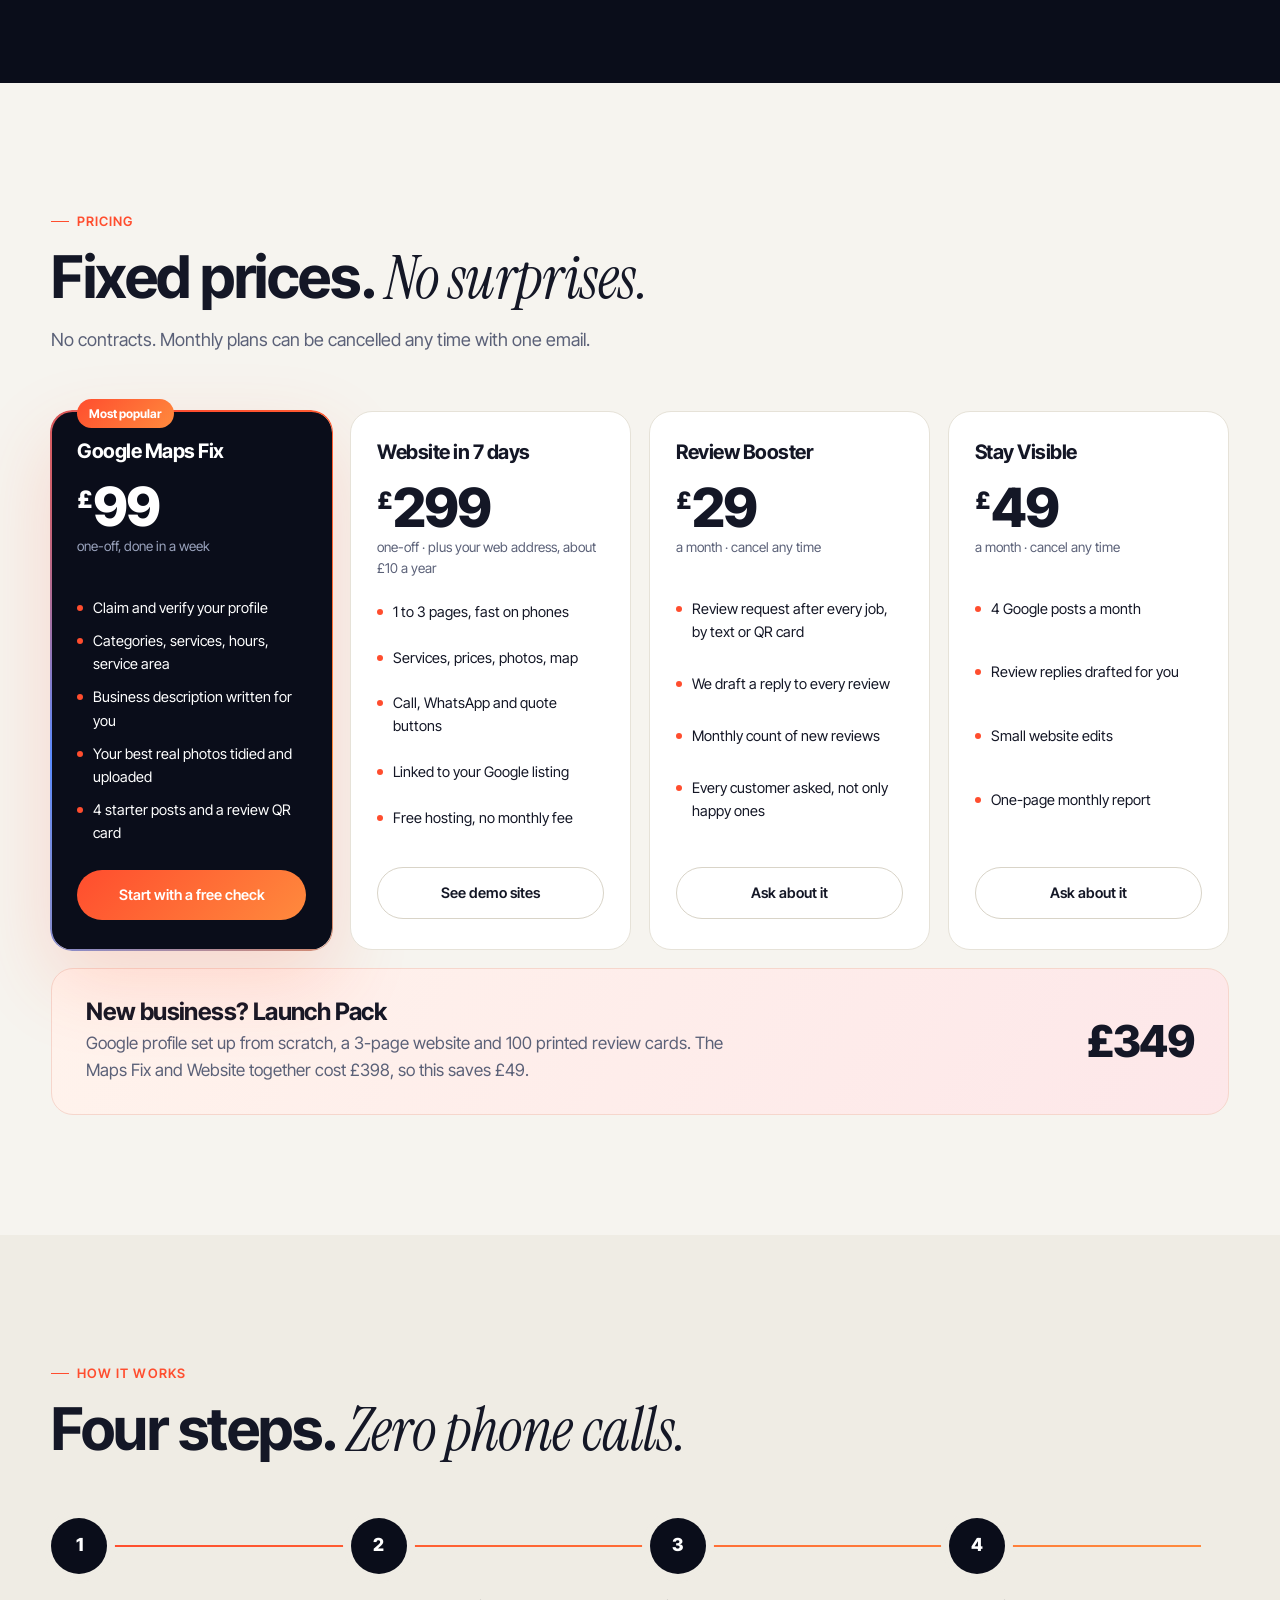
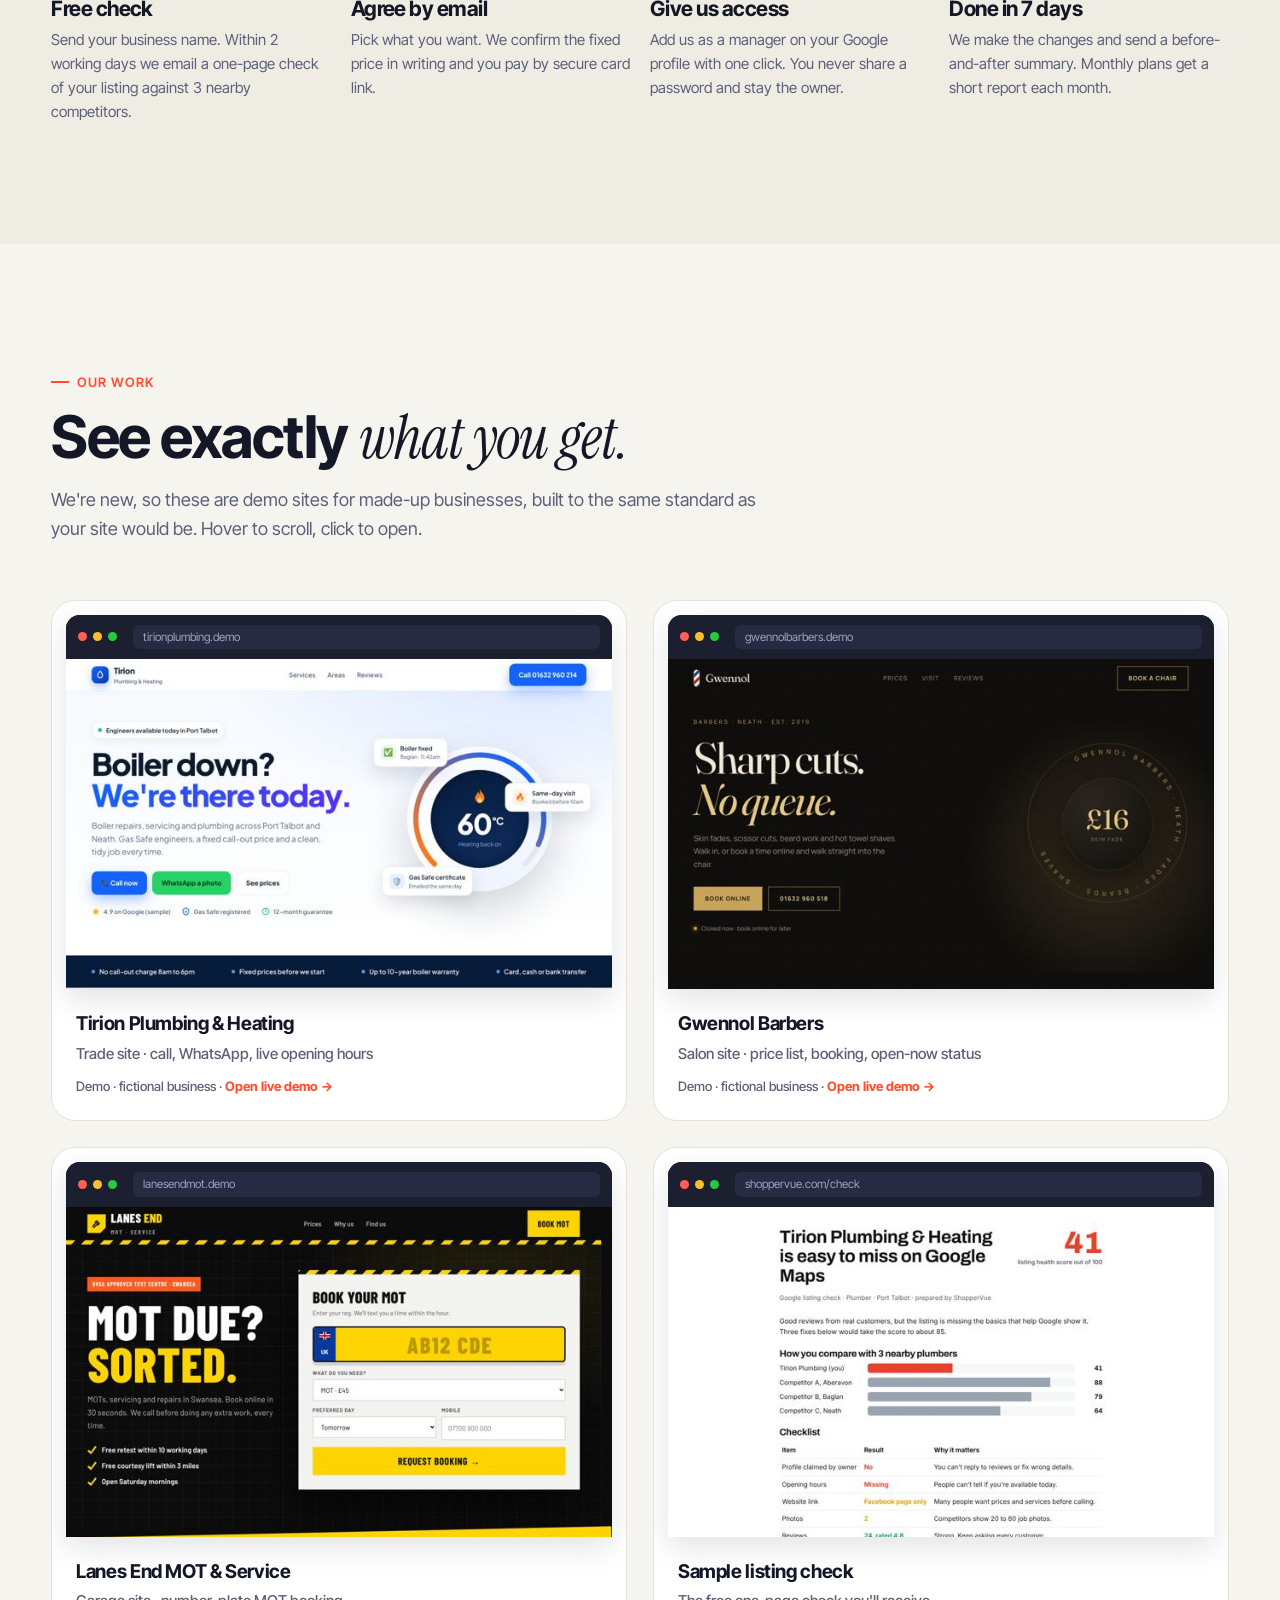
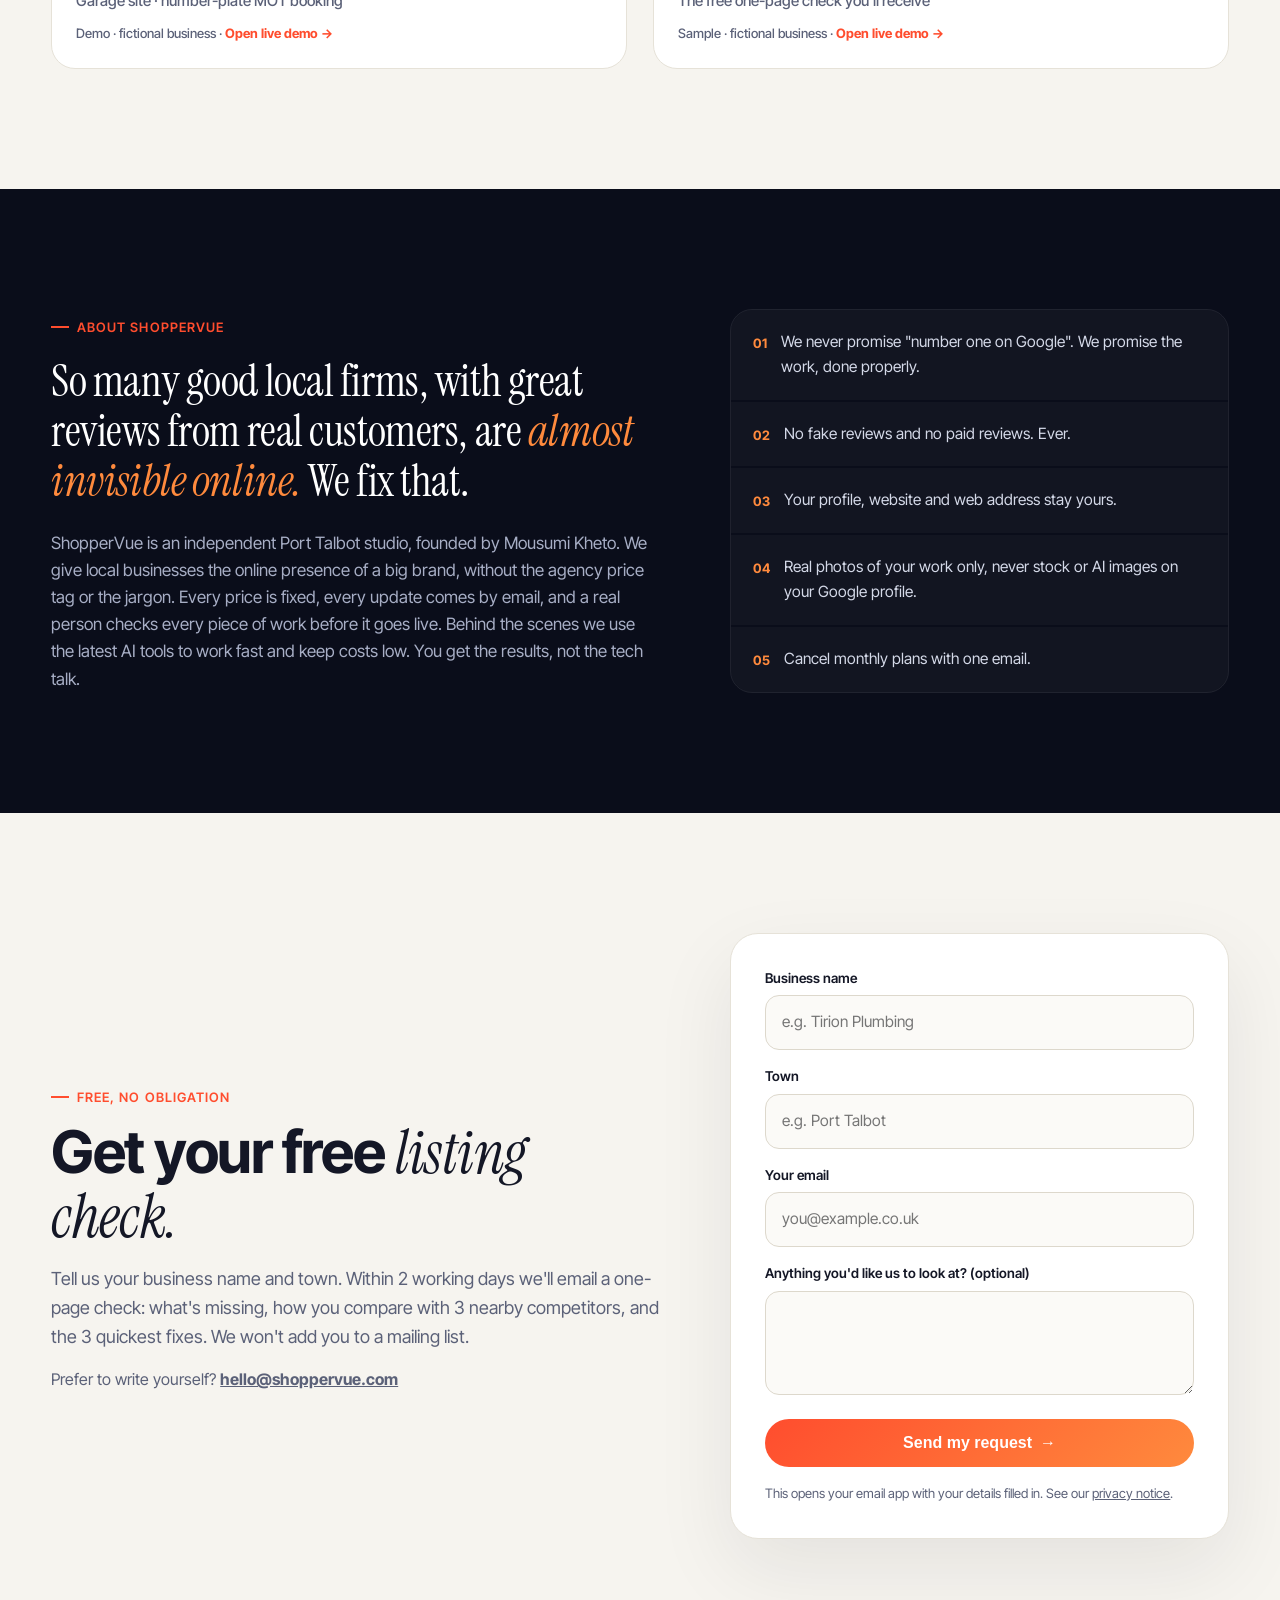
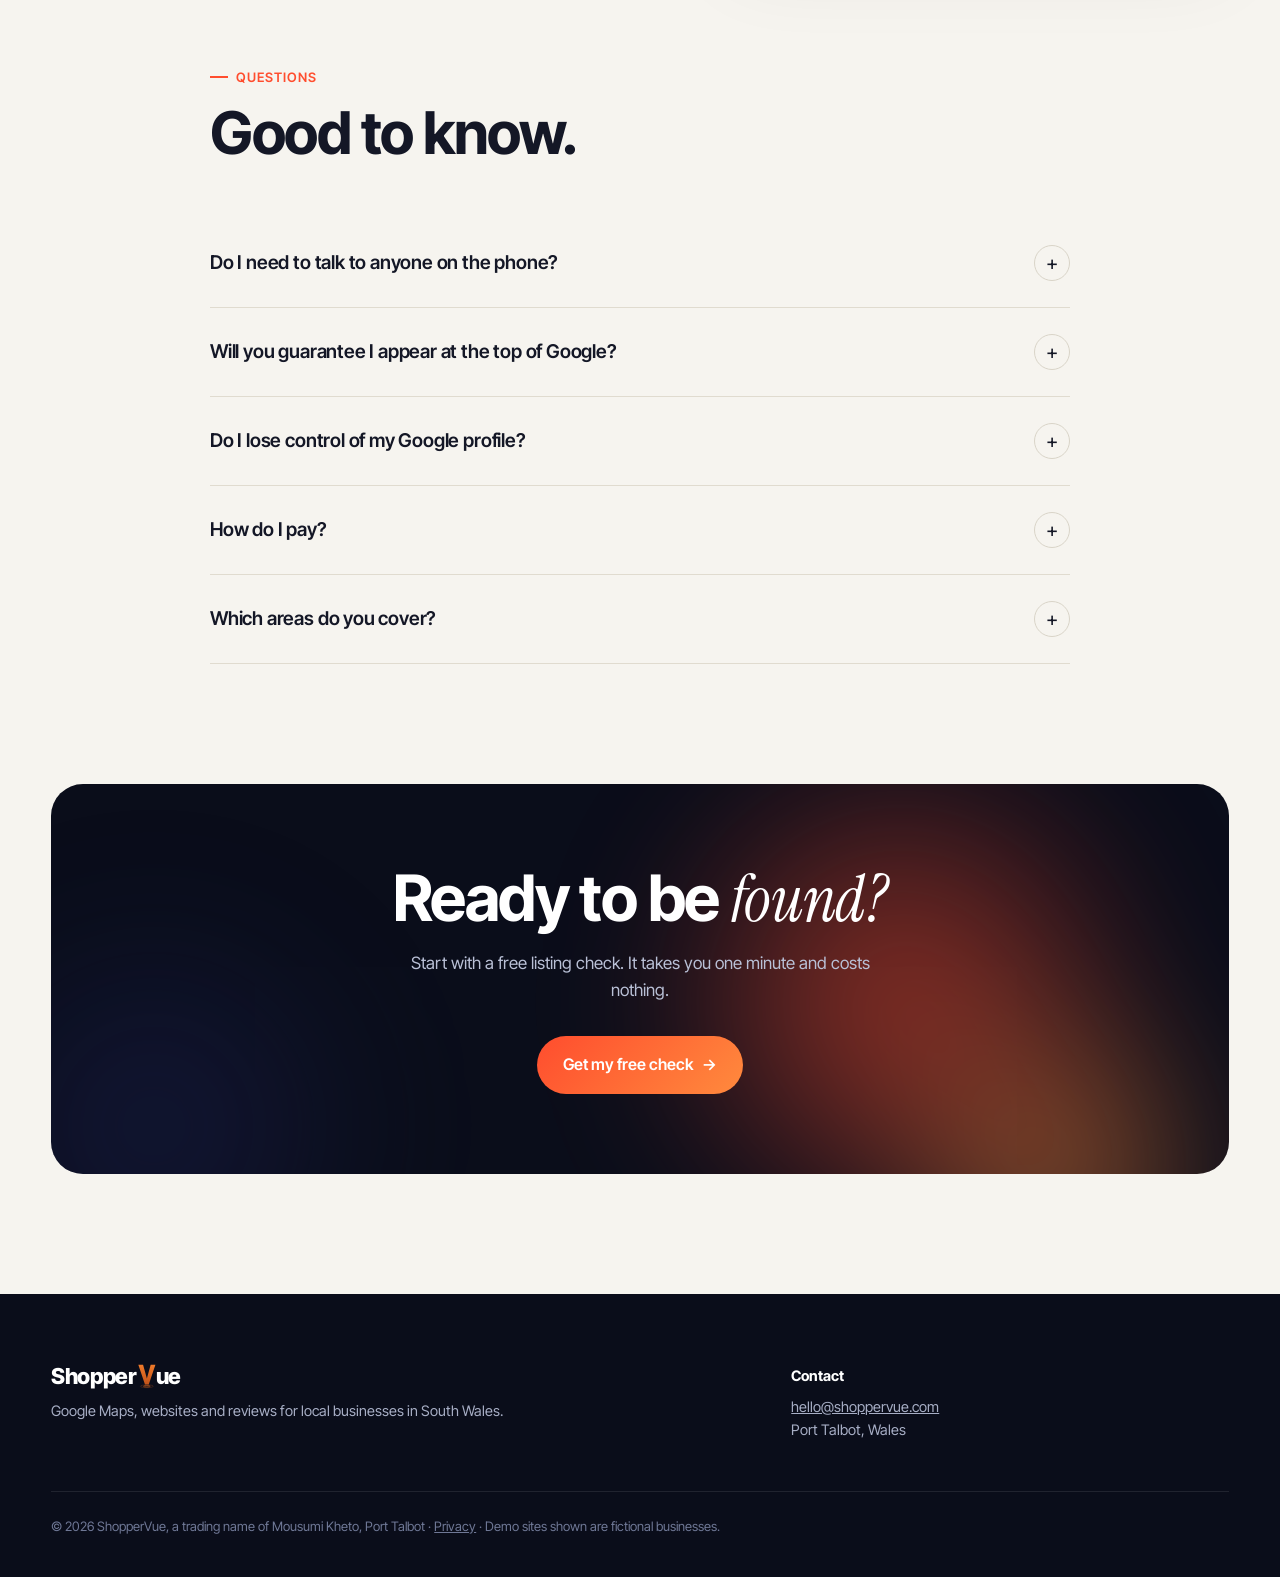
==== commit fa1b1524: "Favicon in ICO/PNG sizes Google prefers Co-Authored-By: Claude Opus 5.5 <noreply@anthropic.com> Clau" ====
--- a/index.html
+++ b/index.html
@@ -5,7 +5,7 @@
 <meta name="viewport" content="width=device-width, initial-scale=1">
 <title>ShopperVue · Get found on Google Maps</title>
 <meta name="description" content="ShopperVue helps trades, garages, salons and local shops in Port Talbot, Neath, Swansea and Bridgend get found on Google Maps. Fixed prices, no contracts, everything by email.">
-<link rel="icon" href="favicon.svg" type="image/svg+xml"><link rel="apple-touch-icon" href="apple-touch-icon.png">
+<link rel="icon" href="/favicon.ico" sizes="48x48"><link rel="icon" href="/favicon-96.png" type="image/png" sizes="96x96"><link rel="icon" href="/favicon-192.png" type="image/png" sizes="192x192"><link rel="icon" href="/favicon.svg" type="image/svg+xml"><link rel="apple-touch-icon" href="apple-touch-icon.png">
 <meta name="theme-color" content="#0a0d1a">
 <link rel="preconnect" href="https://fonts.googleapis.com"><link rel="preconnect" href="https://fonts.gstatic.com" crossorigin>
 <link href="https://fonts.googleapis.com/css2?family=Instrument+Serif:ital@0;1&family=Inter+Tight:wght@400;500;600;700;800&display=swap" rel="stylesheet">
